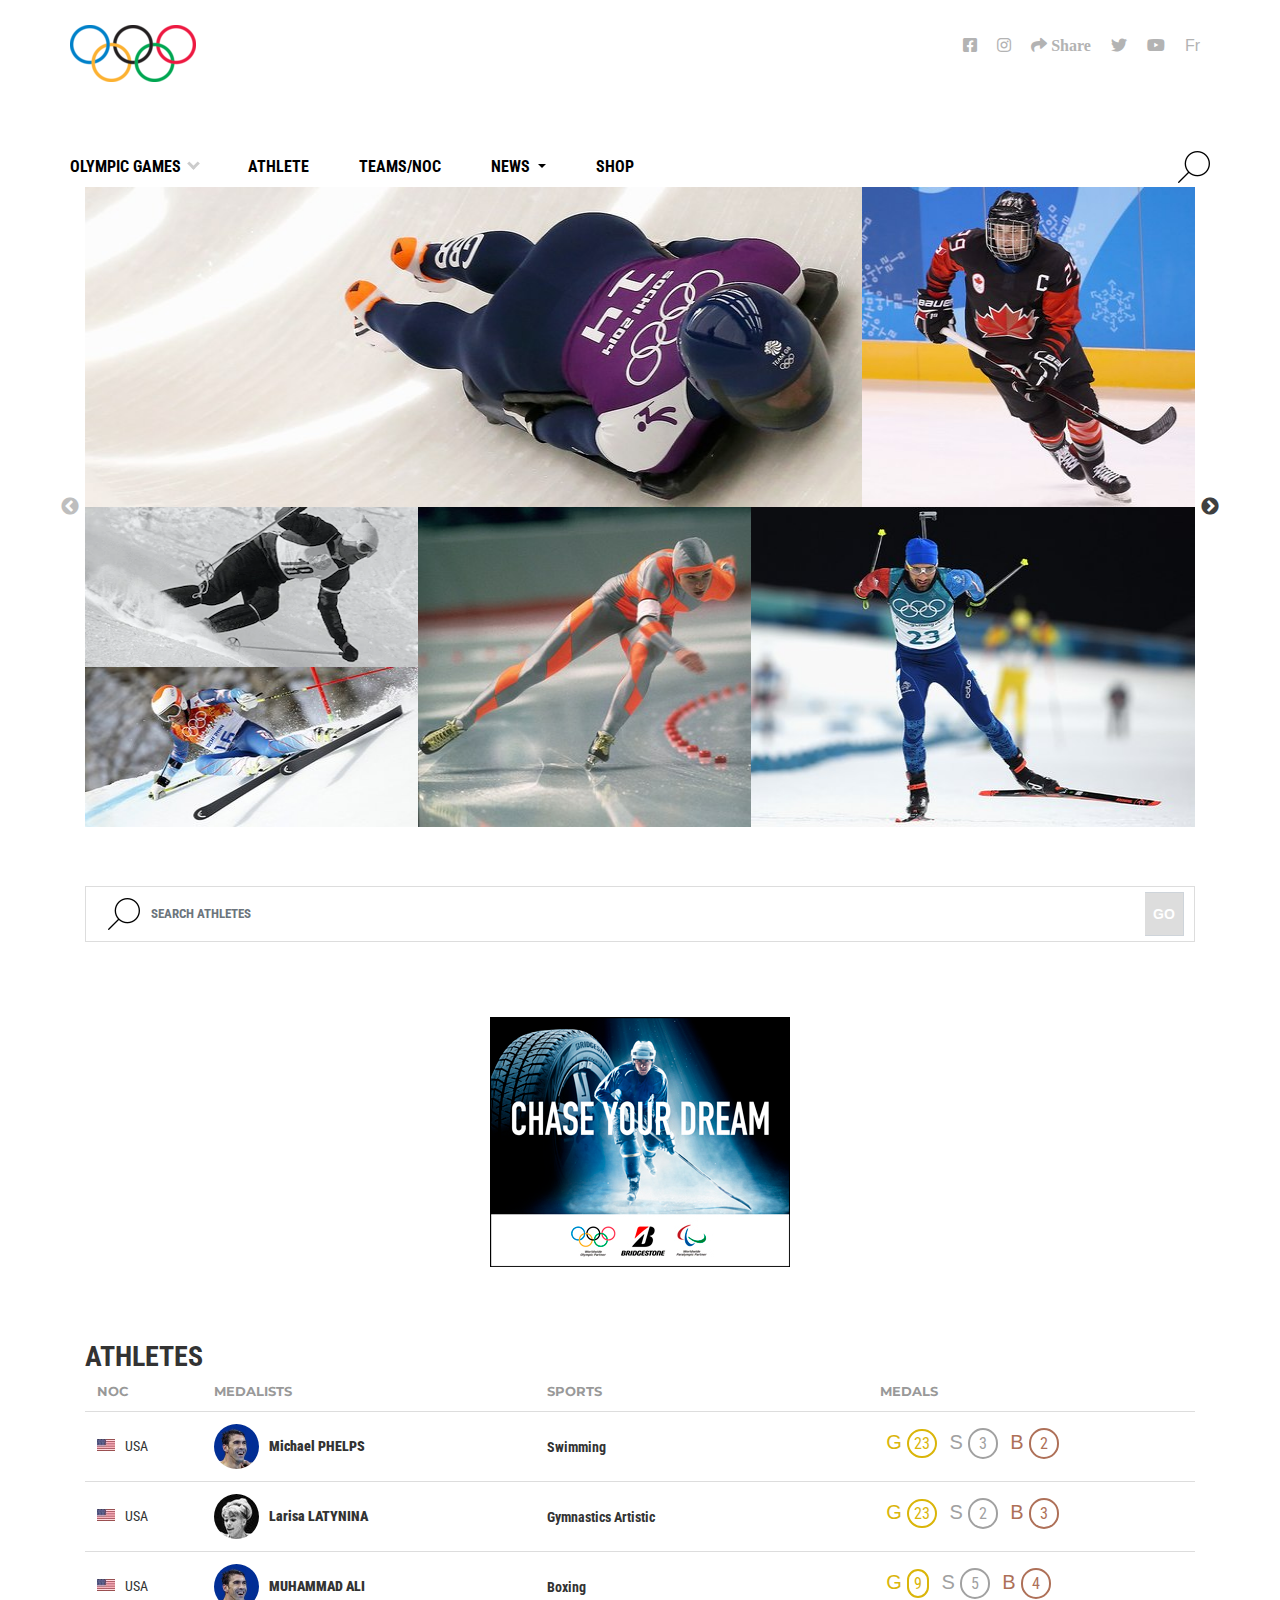
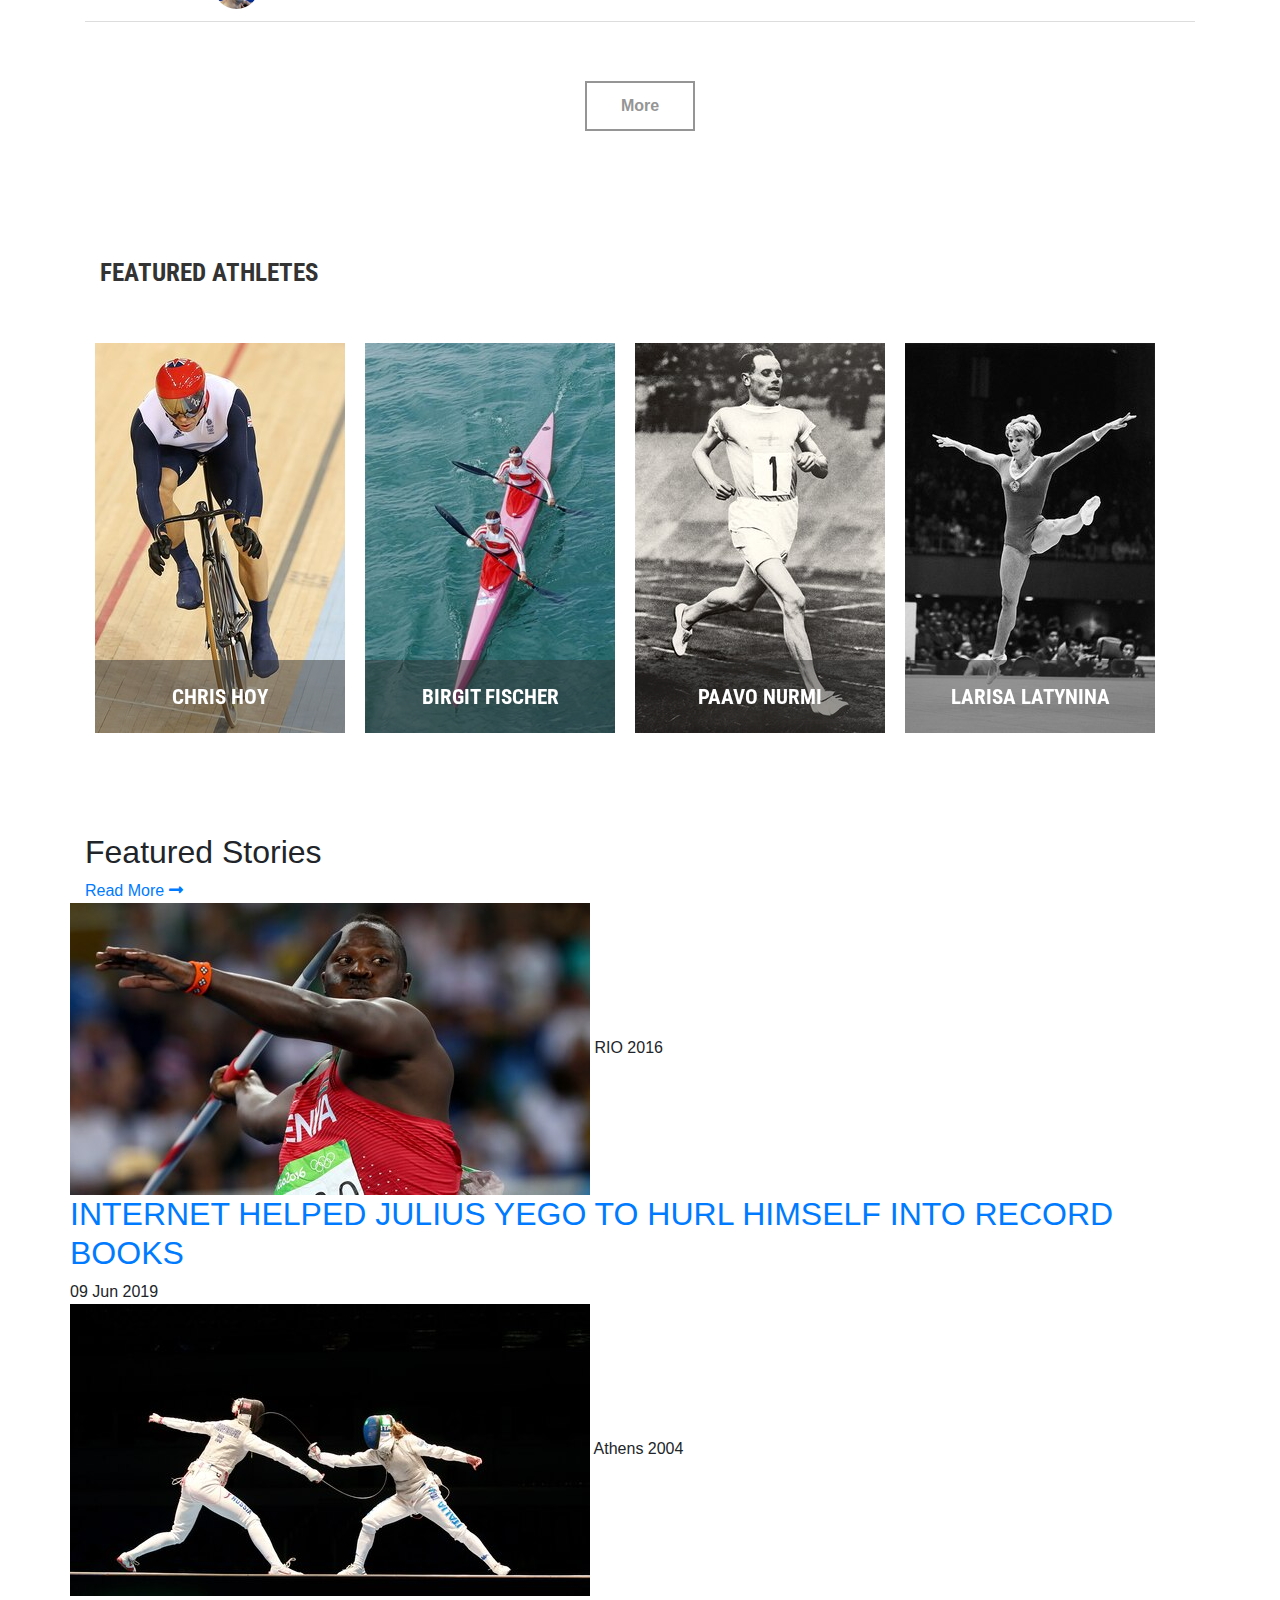
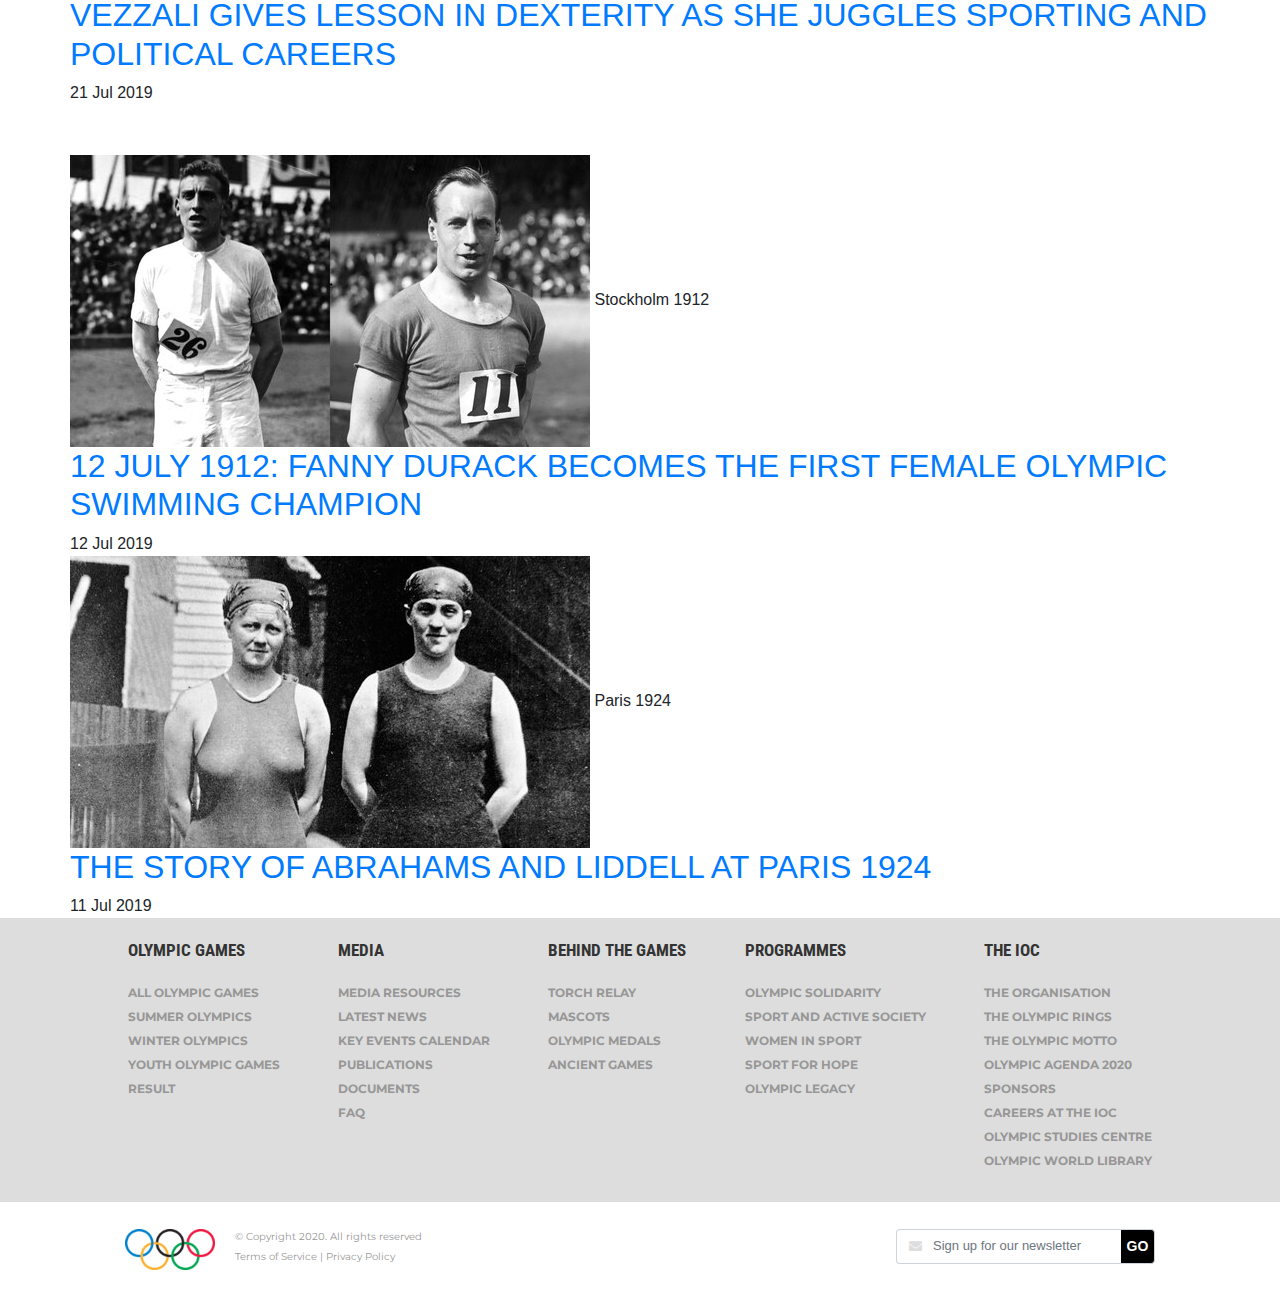
==== athletes.html @ bd04cd8d "menambahkan page athletes.html dengan fitur sbb : masonry slider, list athletes & featured athletes" ====
<!DOCTYPE html>
<html lang="en">
<head>
    <meta charset="UTF-8">
    <meta name="viewport" content="width=device-width, initial-scale=1.0, shrink-to-fit=no">
    <meta http-equiv="X-UA-Compatible" content="ie=edge">
    <link rel="icon" type="image/png" href="assets/images/favicon-96x96.png" sizes="96x96">

    <link href="https://fonts.googleapis.com/css?family=Montserrat:300,400,700|Roboto+Condensed:300,400,700&amp;display=swap" rel="stylesheet">

    <link rel="stylesheet" href="assets/css/style.css">
    <link rel="stylesheet" href="assets/css/reset.css">
    <!-- Bootstrap -->
    <link rel="stylesheet" href="assets/css/bootstrap.min.css">
    <!-- FontAwesome -->
    <link rel="stylesheet" href="assets/css/fontawesome-all.min.css">
    <!-- Slick Js -->
    <link rel="stylesheet" href="assets/css/slick.css">
    <link rel="stylesheet" href="assets/css/slick-theme.css">

    <title>Athlete</title>
</head>
<body>

    <!-- Navbar -->
    <header class="mega-header">
        <!-- header-top -->
        <div class="header-top">
            <div class="container">
                <div class="row">
                    <a class="navbar-brand" href="#">
                        <img src="assets/images/logo.png" alt="Logo">
                    </a>

                    <div class="social-links mr-right">
                        <ul>
                            <li>
                                <a href="#">
                                    <span class="fab fa-facebook-square"></span>
                                </a>
                            </li>
                            <li>
                                <a href="#">
                                    <span class="fab fa-instagram"></span>
                                </a>
                            </li>
                            <li>
                                <a href="#">
                                    <span class="fas fa-share"> Share</span>
                                </a>
                            </li>
                            <li>
                                <a href="#">
                                    <span class="fab fa-twitter"></span>
                                </a>
                            </li>
                            <li>
                                <a href="#">
                                    <span class="fab fa-youtube"></span>
                                </a>
                            </li>
                            <li>
                                <a href="#">Fr</a>
                            </li>
                        </ul>
                    </div>
                </div>
                <button class="navbar-toggler" type="button" data-toggle="collapse" data-target="#navbarSupportedContent" aria-controls="navbarSupportedContent" aria-expanded="false" aria-label="Toggle navigation">
                    <span class="navbar-toggler-icon"></span>
                </button>
            </div>
        </div>
        <!-- ./header-top -->

        <!-- header-main -->
        <div class="header-main">
            <div class="container">
                <div class="row">
                    <div class="collapse navbar-collapse" id="navbarSupportedContent">
                        <ul class="navbar-nav">
                            <li class="nav-item drop-down">
                                <a class="nav-link" href="#">
                                    Olympic Games
                                </a>
                                <div class="container mega-menu fadeIn animated">
                                    <div class="filter-button-group">
                                        <a class="button active" onclick="filterSelection('all')">show all</a>
                                        <a class="button" onclick="filterSelection('youth')">Youth Olympic Games</a>
                                        <a class="button" onclick="filterSelection('winter')">Olympic winter games</a>
                                        <a class="button" onclick="filterSelection('olympic')">Olympic Games</a>
                                    </div>
                                    <div class="row">
                                        <div class="grid">
                                            <div class="element-item youth show">
                                                <ul class="list">
                                                    <li class="summergames">
                                                        <a href="#">
                                                            <div class="image">
                                                                <div class="games35 losangles2028">&nbsp;</div>
                                                            </div>
                                                            <strong class="name">LA 2028</strong>
                                                        </a>
                                                    </li>
                                                </ul>

                                                <ul class="list">
                                                    <li class="summergames">
                                                        <a href="#">
                                                            <div class="image">
                                                                <div class="games35 beijing2008">&nbsp;</div>
                                                            </div>
                                                            <strong class="name">Beijing 2028</strong>
                                                        </a>
                                                    </li>
                                                </ul>

                                                <ul class="list">
                                                    <li class="summergames">
                                                        <a href="#">
                                                            <div class="image">
                                                                <div class="games35 seoul1988">&nbsp;</div>
                                                            </div>
                                                            <strong class="name">Seoul 1988</strong>
                                                        </a>
                                                    </li>
                                                </ul>

                                                <ul class="list">
                                                    <li class="summergames">
                                                        <a href="#">
                                                            <div class="image">
                                                                <div class="games35 mexico1968">&nbsp;</div>
                                                            </div>
                                                            <strong class="name">Mexico 1968</strong>
                                                        </a>
                                                    </li>
                                                </ul>

                                                <ul class="list">
                                                    <li class="summergames">
                                                        <a href="#">
                                                            <div class="image">
                                                                <div class="games35 london1948">&nbsp;</div>
                                                            </div>
                                                            <strong class="name">London 1948</strong>
                                                        </a>
                                                    </li>
                                                </ul>
                                            </div>

                                            <div class="element-item winter show">
                                                <ul class="list">
                                                    <li class="summergames">
                                                        <a href="#">
                                                            <div class="image">
                                                                <div class="games35 mexico1968">&nbsp;</div>
                                                            </div>
                                                            <strong class="name">Mexico 1968</strong>
                                                        </a>
                                                    </li>
                                                </ul>

                                                <ul class="list">
                                                    <li class="summergames">
                                                        <a href="#">
                                                            <div class="image">
                                                                <div class="games35 seoul1988">&nbsp;</div>
                                                            </div>
                                                            <strong class="name">Seoul 1988</strong>
                                                        </a>
                                                    </li>
                                                </ul>
                                            </div>

                                            <div class="element-item olympic show">
                                                <ul class="list">
                                                    <li class="summergames">
                                                        <a href="#">
                                                            <div class="image">
                                                                <div class="games35 beijing2008">&nbsp;</div>
                                                            </div>
                                                            <strong class="name">Beijing 2028</strong>
                                                        </a>
                                                    </li>
                                                </ul>

                                                <ul class="list">
                                                    <li class="summergames">
                                                        <a href="#">
                                                            <div class="image">
                                                                <div class="games35 seoul1988">&nbsp;</div>
                                                            </div>
                                                            <strong class="name">Seoul 1988</strong>
                                                        </a>
                                                    </li>
                                                </ul>
                                            </div>
                                        </div>
                                    </div>
                                    <!-- <div style="text-align:center">
                                        <span class="dot" onclick="currentSlide(1)"></span> 
                                        <span class="dot" onclick="currentSlide(2)"></span> 
                                        <span class="dot" onclick="currentSlide(3)"></span> 
                                    </div> -->
                                </div>
                            </li>
                            <li class="nav-item">
                                <a class="nav-link" href="athletes.html">Athlete</a>
                            </li>
                            <li class="nav-item">
                                <a class="nav-link" href="team.html">Teams/Noc</a>
                            </li>
                            <li class="nav-item dropdown">
                                <a class="nav-link dropdown-toggle" href="#" id="navbarDropdown" role="button" data-toggle="dropdown" aria-haspopup="true" aria-expanded="false">
                                    News
                                </a>
                                <div class="dropdown-menu" aria-labelledby="navbarDropdown">
                                    <a class="dropdown-item" href="#">Action</a>
                                    <a class="dropdown-item" href="#">Another action</a>
                                    <div class="dropdown-divider"></div>
                                    <a class="dropdown-item" href="#">Something else here</a>
                                </div>
                            </li>
                            <li class="nav-item">
                                <a class="nav-link" href="#">Shop</a>
                            </li>
                        </ul>
                        <div class="search">
                            <img src="assets/images/search.png" alt="search">
                        </div>
                    </div>
                </div>
            </div>
        </div>
        <!-- ./header-main -->
    </header>
    <!-- ./Navbar -->

    <!-- Wrapper Content -->
    <section class="wrapper-content">
        <div class="athletes">
            <!-- masonry slider -->
            <div class="masonry-slider">
                <div class="container">
                    <div class="slideshow">
                        <div class="grid">
                            <div class="grid-sizer"></div>
                            <div class="grid-item w-70">
                                <a href="#">
                                    <img src="assets/images/athelete-1.jpg" alt="Athlete 1">
                                    <div class="caption">
                                        <div class="flag-image">
                                            <div class="flag18 gbr"></div>
                                        </div>
                                        <span>GBR</span>
                                        <strong class="name">Elizabeth YARNOLD</strong>
                                    </div>
                                </a>
                            </div>

                            <div class="grid-item">
                                <a href="#">
                                    <img src="assets/images/athelete-2.jpg" alt="Athlete 2">
                                    <div class="caption">
                                        <div class="flag-image">
                                            <div class="flag18 can"></div>
                                        </div>
                                        <span>CAN</span>
                                        <strong class="name">Marie-Philip POULIN</strong>
                                    </div>
                                </a>
                            </div>

                            <div class="grid-item col">
                                <div class="coloumn-2">
                                    <a href="#">
                                        <img src="assets/images/athelete-3.webp" alt="Athlete 3">
                                        <div class="caption">
                                            <div class="flag-image">
                                                <div class="flag18 aut"></div>
                                            </div>
                                            <span>AUT</span>
                                            <strong class="name">Anton SAILER</strong>
                                        </div>
                                    </a>
                                </div>

                                <div class="coloumn-2">
                                    <a href="#">
                                        <img src="assets/images/athelete-4.jpg" alt="Athlete 4">
                                        <div class="caption">
                                            <div class="flag-image">
                                                <div class="flag18 usa"></div>
                                            </div>
                                            <span>USA</span>
                                            <strong class="name">Bode MILLER</strong>
                                        </div>
                                    </a>
                                </div>
                            </div>

                            <div class="grid-item">
                                <a href="#">
                                    <img src="assets/images/athelete-5.jpg" alt="Athlete 5">
                                    <div class="caption">
                                        <div class="flag-image">
                                            <div class="flag18 usa"></div>
                                        </div>
                                        <span>USA</span>
                                        <strong class="name">Bonnie BLAIR</strong>
                                    </div>
                                </a>
                            </div>

                            <div class="grid-item w-40">
                                <a href="#">
                                    <img src="assets/images/athelete-6.jpg" alt="Athlete 6">
                                    <div class="caption">
                                        <div class="flag-image">
                                            <div class="flag18 fra"></div>
                                        </div>
                                        <span>FRA</span>
                                        <strong class="name">Martin FOURCADE</strong>
                                    </div>
                                </a>
                            </div>

                        </div>

                        <div class="grid">
                            <div class="grid-sizer"></div>
                            <div class="grid-item w-70">
                                <a href="#">
                                    <img src="assets/images/athelete-1.jpg" alt="Athlete 1">
                                    <div class="caption">
                                        <div class="flag-image">
                                            <div class="flag18 gbr"></div>
                                        </div>
                                        <span>GBR</span>
                                        <strong class="name">Elizabeth YARNOLD</strong>
                                    </div>
                                </a>
                            </div>

                            <div class="grid-item">
                                <a href="#">
                                    <img src="assets/images/athelete-2.jpg" alt="Athlete 2">
                                    <div class="caption">
                                        <div class="flag-image">
                                            <div class="flag18 can"></div>
                                        </div>
                                        <span>CAN</span>
                                        <strong class="name">Marie-Philip POULIN</strong>
                                    </div>
                                </a>
                            </div>

                            <div class="grid-item col">
                                <div class="coloumn-2">
                                    <a href="#">
                                        <img src="assets/images/athelete-3.webp" alt="Athlete 3">
                                        <div class="caption">
                                            <div class="flag-image">
                                                <div class="flag18 aut"></div>
                                            </div>
                                            <span>AUT</span>
                                            <strong class="name">Anton SAILER</strong>
                                        </div>
                                    </a>
                                </div>

                                <div class="coloumn-2">
                                    <a href="#">
                                        <img src="assets/images/athelete-4.jpg" alt="Athlete 4">
                                        <div class="caption">
                                            <div class="flag-image">
                                                <div class="flag18 usa"></div>
                                            </div>
                                            <span>USA</span>
                                            <strong class="name">Bode MILLER</strong>
                                        </div>
                                    </a>
                                </div>
                            </div>

                            <div class="grid-item">
                                <a href="#">
                                    <img src="assets/images/athelete-5.jpg" alt="Athlete 5">
                                    <div class="caption">
                                        <div class="flag-image">
                                            <div class="flag18 usa"></div>
                                        </div>
                                        <span>USA</span>
                                        <strong class="name">Bonnie BLAIR</strong>
                                    </div>
                                </a>
                            </div>

                            <div class="grid-item w-40">
                                <a href="#">
                                    <img src="assets/images/athelete-6.jpg" alt="Athlete 6">
                                    <div class="caption">
                                        <div class="flag-image">
                                            <div class="flag18 fra"></div>
                                        </div>
                                        <span>FRA</span>
                                        <strong class="name">Martin FOURCADE</strong>
                                    </div>
                                </a>
                            </div>

                        </div>

                        <div class="grid">
                            <div class="grid-sizer"></div>
                            <div class="grid-item w-70">
                                <a href="#">
                                    <img src="assets/images/athelete-1.jpg" alt="Athlete 1">
                                    <div class="caption">
                                        <div class="flag-image">
                                            <div class="flag18 gbr"></div>
                                        </div>
                                        <span>GBR</span>
                                        <strong class="name">Elizabeth YARNOLD</strong>
                                    </div>
                                </a>
                            </div>

                            <div class="grid-item">
                                <a href="#">
                                    <img src="assets/images/athelete-2.jpg" alt="Athlete 2">
                                    <div class="caption">
                                        <div class="flag-image">
                                            <div class="flag18 can"></div>
                                        </div>
                                        <span>CAN</span>
                                        <strong class="name">Marie-Philip POULIN</strong>
                                    </div>
                                </a>
                            </div>

                            <div class="grid-item col">
                                <div class="coloumn-2">
                                    <a href="#">
                                        <img src="assets/images/athelete-3.webp" alt="Athlete 3">
                                        <div class="caption">
                                            <div class="flag-image">
                                                <div class="flag18 aut"></div>
                                            </div>
                                            <span>AUT</span>
                                            <strong class="name">Anton SAILER</strong>
                                        </div>
                                    </a>
                                </div>

                                <div class="coloumn-2">
                                    <a href="#">
                                        <img src="assets/images/athelete-4.jpg" alt="Athlete 4">
                                        <div class="caption">
                                            <div class="flag-image">
                                                <div class="flag18 usa"></div>
                                            </div>
                                            <span>USA</span>
                                            <strong class="name">Bode MILLER</strong>
                                        </div>
                                    </a>
                                </div>
                            </div>

                            <div class="grid-item">
                                <a href="#">
                                    <img src="assets/images/athelete-5.jpg" alt="Athlete 5">
                                    <div class="caption">
                                        <div class="flag-image">
                                            <div class="flag18 usa"></div>
                                        </div>
                                        <span>USA</span>
                                        <strong class="name">Bonnie BLAIR</strong>
                                    </div>
                                </a>
                            </div>

                            <div class="grid-item w-40">
                                <a href="#">
                                    <img src="assets/images/athelete-6.jpg" alt="Athlete 6">
                                    <div class="caption">
                                        <div class="flag-image">
                                            <div class="flag18 fra"></div>
                                        </div>
                                        <span>FRA</span>
                                        <strong class="name">Martin FOURCADE</strong>
                                    </div>
                                </a>
                            </div>

                        </div>

                    </div>
                </div>
            </div>
            <!-- ./masonry slider -->

            <!-- search athlete -->
            <div class="search-athletes">
                <div class="container">
                    <div class="input-group mb-3">
                        <div class="input-group-prepend">
                            <span class="input-group-text">
                                <img src="assets/images/search.png" alt="search">
                            </span>
                        </div>
                        <input type="text" class="form-control" placeholder="Search Athletes">
                        <div class="input-group-append">
                            <span class="input-group-text">GO</span>
                        </div>
                    </div>
                </div>
            </div>
            <!-- ./search athlete -->

            <!-- ads -->
            <div class="ads">
                <img src="assets/images/ads.jpeg" alt="Ads Image">
            </div>
            <!-- ./ads -->

            <!-- List Athletes -->
            <div class="list-athletes">
                <div class="container">
                    <div class="heading">
                        <h2>Athletes</h2>
                    </div>

                    <table class="table">
                        <thead>
                            <tr>
                                <th>NOC</th>
                                <th>Medalists</th>
                                <th>Sports</th>
                                <th>Medals</th>
                            </tr>
                        </thead>

                        <tbody>
                            <tr>
                                <td>
                                    <div class="coloumn-1">
                                        <a href="#">
                                            <div class="profile-row">
                                                <div class="flag-image">
                                                    <div class="flag18 usa"></div>
                                                </div>
                                                <span>USA</span>
                                            </div>
                                        </a>
                                    </div>
                                </td>
                                <td>
                                    <div class="coloumn-2">
                                        <a href="#">
                                            <img class="avatar" src="assets/images/list-athlete-1.jpg" alt="List Athlete 1">
                                            <strong class="name">Michael PHELPS</strong>
                                        </a>
                                    </div>
                                </td>
                                <td>
                                    <div class="coloumn-3">
                                        <a href="#">Swimming</a>
                                    </div>
                                </td>
                                <td>
                                    <div class="coloumn-4">
                                        <div class="medal-area">
                                            <div class="medal">
                                                <span>G</span>
                                                <span class="num">23</span>
                                            </div>
                                            <div class="medal-silver">
                                                <span>S</span>
                                                <span class="num">3</span>
                                            </div>
                                            <div class="medal-bronze">
                                                <span>B</span>
                                                <span class="num">2</span>
                                            </div>
                                        </div>
                                    </div>
                                </td>
                            </tr>

                            <tr>
                                <td>
                                    <div class="coloumn-1">
                                        <a href="#">
                                            <div class="profile-row">
                                                <div class="flag-image">
                                                    <div class="flag18 usa"></div>
                                                </div>
                                                <span>USA</span>
                                            </div>
                                        </a>
                                    </div>
                                </td>
                                <td>
                                    <div class="coloumn-2">
                                        <a href="#">
                                            <img class="avatar" src="assets/images/list-athlete-2.jpg" alt="List Athlete 2">
                                            <strong class="name">Larisa LATYNINA</strong>
                                        </a>
                                    </div>
                                </td>
                                <td>
                                    <div class="coloumn-3">
                                        <a href="#">Gymnastics Artistic</a>
                                    </div>
                                </td>
                                <td>
                                    <div class="coloumn-4">
                                        <div class="medal-area">
                                            <div class="medal">
                                                <span>G</span>
                                                <span class="num">23</span>
                                            </div>
                                            <div class="medal-silver">
                                                <span>S</span>
                                                <span class="num">2</span>
                                            </div>
                                            <div class="medal-bronze">
                                                <span>B</span>
                                                <span class="num">3</span>
                                            </div>
                                        </div>
                                    </div>
                                </td>
                            </tr>

                            <tr>
                                <td>
                                    <div class="coloumn-1">
                                        <a href="#">
                                            <div class="profile-row">
                                                <div class="flag-image">
                                                    <div class="flag18 usa"></div>
                                                </div>
                                                <span>USA</span>
                                            </div>
                                        </a>
                                    </div>
                                </td>
                                <td>
                                    <div class="coloumn-2">
                                        <a href="#">
                                            <img class="avatar" src="assets/images/list-athlete-1.jpg" alt="List Athlete 1">
                                            <strong class="name">MUHAMMAD ALI</strong>
                                        </a>
                                    </div>
                                </td>
                                <td>
                                    <div class="coloumn-3">
                                        <a href="#">Boxing</a>
                                    </div>
                                </td>
                                <td>
                                    <div class="coloumn-4">
                                        <div class="medal-area">
                                            <div class="medal">
                                                <span>G</span>
                                                <span class="num">9</span>
                                            </div>
                                            <div class="medal-silver">
                                                <span>S</span>
                                                <span class="num">5</span>
                                            </div>
                                            <div class="medal-bronze">
                                                <span>B</span>
                                                <span class="num">4</span>
                                            </div>
                                        </div>
                                    </div>
                                </td>
                            </tr>

                            <tr class="more-box" style="display: none;">
                                <td>
                                    <div class="coloumn-1">
                                        <a href="#">
                                            <div class="profile-row">
                                                <div class="flag-image">
                                                    <div class="flag18 usa"></div>
                                                </div>
                                                <span>USA</span>
                                            </div>
                                        </a>
                                    </div>
                                </td>
                                <td>
                                    <div class="coloumn-2">
                                        <a href="#">
                                            <img class="avatar" src="assets/images/list-athlete-2.jpg" alt="List Athlete 2">
                                            <strong class="name">Larisa LATYNINA</strong>
                                        </a>
                                    </div>
                                </td>
                                <td>
                                    <div class="coloumn-3">
                                        <a href="#">Gymnastics Artistic</a>
                                    </div>
                                </td>
                                <td>
                                    <div class="coloumn-4">
                                        <div class="medal-area">
                                            <div class="medal">
                                                <span>G</span>
                                                <span class="num">23</span>
                                            </div>
                                            <div class="medal-silver">
                                                <span>S</span>
                                                <span class="num">2</span>
                                            </div>
                                            <div class="medal-bronze">
                                                <span>B</span>
                                                <span class="num">3</span>
                                            </div>
                                        </div>
                                    </div>
                                </td>
                            </tr>
                        </tbody>
                    </table>

                    <div class="load-more">
                        <a href="#">More</a>
                    </div>
                </div>
            </div>
            <!-- ./List Athletes -->

            <!-- Featured Athletes -->
            <div class="featured-athletes">
                <div class="container">
                    <div class="heading">
                        <h2>Featured Athletes</h2>
                    </div>
                    <div class="carousel-athletes">
                        <a href="#">
                            <div>
                                <img src="assets/images/featured-athletes-1.jpg" alt="Featured Athletes 1">
                                <strong class="athlete-name">Chris Hoy</strong>
                            </div>
                        </a >

                        <a href="#">
                            <div>
                                <img src="assets/images/featured-athletes-2.jpg" alt="Featured Athletes 2">
                                <strong class="athlete-name">Birgit Fischer</strong>
                            </div>
                        </a >

                        <a href="#">
                            <div>
                                <img src="assets/images/featured-athletes-3.jpg" alt="Featured Athletes 3">
                                <strong class="athlete-name">Paavo Nurmi</strong>
                            </div>
                        </a >

                        <a href="#">
                            <div>
                                <img src="assets/images/featured-athletes-4.jpg" alt="Featured Athletes 4">
                                <strong class="athlete-name">Larisa LATYNINA</strong>
                            </div>
                        </a >
                    </div>
                </div>
            </div>
            <!-- ./Featured Athletes -->

            <!-- blue banner -->
            <div class="banner blue-banner">

            </div>
            <!-- ./blue banner -->

            <!-- Featured Stories -->
            <div class="featured-stories">
                <div class="container">
                    <div class="heading">
                        <h2>Featured Stories</h2>
                        <a href="#" class="links">
                            Read More
                            <i class="fas fa-long-arrow-alt-right"></i>
                        </a>
                    </div>

                    <div class="box-area">
                        <div class="row" style="margin-bottom: 50px;">
                            <article class="box">
                                <div class="image">
                                    <img src="assets/images/featured-stories-1.jpg" alt="Featured Stories 1">
                                    <span class="news-topic-label rio2016">RIO 2016</span>
                                </div>
    
                                <h2>
                                    <a href="#">INTERNET HELPED JULIUS YEGO TO HURL HIMSELF INTO RECORD BOOKS</a>
                                </h2>
    
                                <span class="time">09 Jun 2019</span>
                            </article>
    
                            <article class="box">
                                <div class="image">
                                    <img src="assets/images/featured-stories-2.jpg" alt="Featured Stories 2">
                                    <span class="news-topic-label athens 2004">Athens 2004</span>
                                </div>
    
                                <h2>
                                    <a href="#">VEZZALI GIVES LESSON IN DEXTERITY AS SHE JUGGLES SPORTING AND POLITICAL CAREERS</a>
                                </h2>
    
                                <span class="time">21 Jul 2019</span>
                            </article>
                        </div>
    
                        <div class="row">
                            <article class="box">
                                <div class="image">
                                    <img src="assets/images/featured-stories-3.jpg" alt="Featured Stories 3">
                                    <span class="news-topic-label stockholm1912">Stockholm 1912</span>
                                </div>
    
                                <h2>
                                    <a href="#">12 JULY 1912: FANNY DURACK BECOMES THE FIRST FEMALE OLYMPIC SWIMMING CHAMPION</a>
                                </h2>
    
                                <span class="time">12 Jul 2019</span>
                            </article>
    
                            <article class="box">
                                <div class="image">
                                    <img src="assets/images/featured-stories-4.jpg" alt="Featured Stories 4">
                                    <span class="news-topic-label paris1924">Paris 1924</span>
                                </div>
    
                                <h2>
                                    <a href="#">THE STORY OF ABRAHAMS AND LIDDELL AT PARIS 1924</a>
                                </h2>
    
                                <span class="time">11 Jul 2019</span>
                            </article>
                        </div>
                    </div>
                </div>
            </div>
            <!-- ./Featured Stories -->

            <!-- red banner -->
            <!-- ./red banner -->

        </div>
    </section>
    <!-- ./Wrapper Content -->

    <!-- Footer -->
    <footer class="footer">
        <div class="footer-top">
            <div class="container">
                <div class="row">
                    <div class="links-1">
                        <p>Olympic Games</p>
                        <ul>
                            <li>
                                <a href="#">All Olympic Games</a>
                            </li>
                            <li>
                                <a href="#">Summer Olympics</a>
                            </li>
                            <li>
                                <a href="#">Winter Olympics</a>
                            </li>
                            <li>
                                <a href="#">Youth Olympic Games</a>
                            </li>
                            <li>
                                <a href="#">Result</a>
                            </li>
                        </ul>
                    </div>

                    <div class="links-2">
                        <p>Media</p>
                        <ul>
                            <li>
                                <a href="#">
                                    MEDIA RESOURCES
                                </a>
                            </li>
                            <li>
                                <a href="#">
                                    LATEST NEWS
                                </a>
                            </li>
                            <li>
                                <a href="#">
                                    KEY EVENTS CALENDAR
                                </a>
                            </li>
                            <li>
                                <a href="#">
                                    PUBLICATIONS
                                </a>
                            </li>
                            <li>
                                <a href="#">
                                    DOCUMENTS
                                </a>
                            </li>
                            <li>
                                <a href="#">
                                    FAQ
                                </a>
                            </li>
                        </ul>
                    </div>

                    <div class="links-3">
                        <p>Behind The Games</p>
                        <ul>
                            <li>
                                <a href="#">
                                    TORCH RELAY
                                </a>
                            </li>
                            <li>
                                <a href="#">
                                    MASCOTS
                                </a>
                            </li>
                            <li>
                                <a href="#">
                                    OLYMPIC MEDALS
                                </a>
                            </li>
                            <li>
                                <a href="#">
                                    ANCIENT GAMES
                                </a>
                            </li>
                        </ul>
                    </div>
                    <div class="links-4">
                        <p>PROGRAMMES</p>
                        <ul>
                            <li>
                                <a href="#">
                                    OLYMPIC SOLIDARITY
                                </a>
                            </li>
                            <li>
                                <a href="#">
                                    SPORT AND ACTIVE SOCIETY
                                </a>
                            </li>
                            <li>
                                <a href="#">
                                    WOMEN IN SPORT
                                </a>
                            </li>
                            <li>
                                <a href="#">
                                    SPORT FOR HOPE
                                </a>
                            </li>
                            <li>
                                <a href="#">
                                    OLYMPIC LEGACY
                                </a>
                            </li>
                        </ul>
                    </div>

                    <div class="links-5">
                        <p>The IOC</p>
                        <ul>
                            <li>
                                <a href="#">
                                    THE ORGANISATION
                                </a>
                            </li>
                            <li>
                                <a href="#">
                                    THE OLYMPIC RINGS
                                </a>
                            </li>
                            <li>
                                <a href="#">
                                    THE OLYMPIC MOTTO
                                </a>
                            </li>
                            <li>
                                <a href="#">
                                    OLYMPIC AGENDA 2020
                                </a>
                            </li>
                            <li>
                                <a href="#">
                                    SPONSORS
                                </a>
                            </li>
                            <li>
                                <a href="#">
                                    CAREERS AT THE IOC
                                </a>
                            </li>
                            <li>
                                <a href="#">
                                    OLYMPIC STUDIES CENTRE
                                </a>
                            </li>
                            <li>
                                <a href="#">
                                    OLYMPIC WORLD LIBRARY
                                </a>
                            </li>
                        </ul>
                    </div>
                </div>
            </div>
        </div>

        <div class="footer-bottom">
            <div class="container">
                <div class="row">
                    <div class="footer-left">
                        <div class="logo-footer">
                            <a href="#">
                                <img src="assets/images/logo.png" alt="Logo Footer">
                            </a>
                        </div>
                        <div class="copyright">
                            <p>© Copyright 2020. All rights reserved</p>
                            <p>
                                <a href="#">Terms of Service</a>
                                    | 
                                <a href="#">Privacy Policy</a>
                            </p>
                        </div>
                    </div>
                    <div class="footer-right">
                        <div class="newsletter">
                            <div class="input-group mb-3">
                                <div class="input-group-prepend">
                                    <span class="input-group-text">
                                        <i class="fas fa-envelope"></i>
                                    </span>
                                </div>
                                <input type="email" class="form-control" placeholder="Sign up for our newsletter">
                                <div class="input-group-append">
                                    <span class="input-group-text">GO</span>
                                </div>
                            </div>
                        </div>
                    </div>
                </div>
            </div>
        </div>
    </footer>
    <!-- ./Footer -->

    <!-- Optional JavaScript -->
    <!-- jQuery first, then Popper.js, then Bootstrap JS -->
    <script src="assets/js/jquery.min.js"></script>
    <script src="assets/js/popper.min.js"></script>
    <script src="assets/js/bootstrap.min.js"></script>
    <script src="assets/js/slick.min.js"></script>
    <script src="assets/js/masonry.pkgd.min.js"></script>
    <script src="assets/js/imagesloaded.pkgd.min.js"></script>
    
    <script src="assets/js/main.js"></script>

    <script>

        // init Masonry
        var $grid = $('.grid').masonry({
            itemSelector: '.grid-item',
            percentPosition: true,
            columnWidth: 1,
            fitWidth: true
        });

        // layout Masonry after each image loads
        $grid.imagesLoaded().progress( function() {
            $grid.masonry();
        });
    </script>

    <script>
        $(".slideshow").slick({
            dots: false,
            infinite: false,
            slidesToShow: 1,
            slidesToScroll: 1
        });

        $(".carousel-athletes").slick({
            dots: false,
            infinite: false,
            slidesToShow: 4,
            slidesToScroll: 4
        });
    </script>

    <script>
        $( document ).ready(function () {
            $(".load-more").on('click', function (e) {
                e.preventDefault();
                $(".more-box:hidden").slice(0, 6).slideDown();
                if ($(".more-box:hidden").length == 0) {
                    $(".load-more").fadeOut('slow');
                }
            });
        });
    </script>
    
</body>
</html>
---- assets/css/style.css ----
/* ===============================

    I. Index.html

        Introduction
        I. Navbar
        II. Banner Home
        III. Latest News
        IV. Olympic Games
        V. Ads
        VI. Featured News
        VII. Social Wall
        VIII. Olympic  Channel
        IX. Follow Us
        X. Footer

    II. Athletes.html
================================ */


/* Introduction */
.w-70 {
    width: 70% !important;
}

.w-49 {
    width: 49%;
}

.w-40 {
    width: 40% !important;
}

.w-24 {
    width: 24%;
}

.flag-image {
    margin: 3px 10px 0 0;
    overflow: hidden;
    position: relative;
}

.flag-image .flag18 {
    width: 18px;
    height: 12px;
    background: url('../images/flag18x12sprite.webp') no-repeat top left;
}

.flag-image .flag18.gbr {
    background-position: 0 -1078px;
}

.flag-image .flag18.can {
    background-position: 0 -532px;
}

.flag-image .flag18.aut {
    background-position: 0 -210px;
}

.flag-image .flag18.usa {
    background-position: 0 -3192px;
}

.flag-image .flag18.fra {
    background-position: 0 -1022px;
}

/* Navbar */

.mega-header .header-top {
    margin: 20px auto;
}

.mega-header .header-top .container .row {
    justify-content: space-between;
    align-items: center;
}

.mega-header .header-top .container .row .social-links ul {
    display: flex;
}

.mega-header .header-top .container .row .social-links ul li {
    margin: auto 10px;
}

.mega-header .header-top .container .row .social-links ul li a {
    color: #b3b3b3;
    transition: .3s ease-in-out;
}

.mega-header .header-top .container .row .social-links ul li a:hover {
    color: #000000;
    transition: .3s ease-in-out;
    text-decoration: none;
}

.mega-header .header-main .container .row .collapse {
    display: flex;
    justify-content: space-between;
}

.mega-header .header-main .container .row .collapse .navbar-nav {
    flex-direction: row;
}

.mega-header .header-main .container .row .collapse .navbar-nav li {
    margin-left: 25px;
    margin-right: 25px;
}

.mega-header .header-main .container .row .collapse .navbar-nav li:first-child {
    margin-left: 0;
}

.mega-header .header-main .container .row .collapse .navbar-nav li:last-child {
    margin-right: 0;
}

.mega-header .header-main .container .row .collapse .navbar-nav li a {
    text-transform: uppercase;
    font-weight: bold;
    color: #000000;
    font-family: 'Roboto Condensed', sans-serif;
}

.mega-header .header-main .container .row .collapse .navbar-nav li.drop-down .mega-menu {
    position: absolute;
    width: 100%;
    padding: 15px;
    display: none;
    transition-duration: 0.9s;
}

.mega-header .header-main .container .row .collapse .navbar-nav li.drop-down .mega-menu.display-on {
    display: block;
    transition-duration: 0.9s;
    background-color: #fff;
    z-index: 1000;
}

.mega-header .header-main .container .row .collapse .navbar-nav li.drop-down .mega-menu .filter-button-group {
    display: flex;
    flex-direction: row-reverse;
    justify-content: center;
}

.mega-header .header-main .container .row .collapse .navbar-nav li.drop-down .mega-menu .filter-button-group .button {
    background-color: transparent;
    color: #b3b3b3;
    margin-left: 15px;
    margin-right: 15px;
    cursor: pointer;
    font-size: 14px;
}

.mega-header .header-main .container .row .collapse .navbar-nav li.drop-down .mega-menu .filter-button-group .button.active {
    color: #000000;
}

.mega-header .header-main .container .row .collapse .navbar-nav li.drop-down .mega-menu .grid {
    width: 100%;
    margin: 40px 15px;
}

.mega-header .header-main .container .row .collapse .navbar-nav li.drop-down .mega-menu .grid .element-item {
    display: none;
}

.mega-header .header-main .container .row .collapse .navbar-nav li.drop-down .mega-menu .grid .element-item.show {
    display: block !important;
}

.mega-header .header-main .container .row .collapse .navbar-nav li.drop-down .mega-menu .grid .element-item .list:before,
.mega-header .header-main .container .row .collapse .navbar-nav li.drop-down .mega-menu .grid .element-item .list:after {
    content:"";
    display:table;
    clear:both;
}

.mega-header .header-main .container .row .collapse .navbar-nav li.drop-down .mega-menu .grid .element-item .list {
    float: left;
    position: relative;
    width: 16.67%;
}

.mega-header .header-main .container .row .collapse .navbar-nav li.drop-down .mega-menu .grid .element-item .list .summergames a:hover {
    text-decoration: none;
}

.mega-header .header-main .container .row .collapse .navbar-nav li.drop-down .mega-menu .grid .element-item .list .summergames .image {
    display: inline-block;
    vertical-align: middle;
    margin: 0 10px 0 0;
}

.mega-header .header-main .container .row .collapse .navbar-nav li.drop-down .mega-menu .grid .element-item .list .summergames .image .games35 {
    background: url('../images/games35x35sprite.webp') no-repeat top left;
    width: 35px;
    height: 35px;
}

.mega-header .header-main .container .row .collapse .navbar-nav li.drop-down .mega-menu .grid .element-item .list .summergames .image .games35.losangles2028 {
    background-position: 0 -2072px;
}

.mega-header .header-main .container .row .collapse .navbar-nav li.drop-down .mega-menu .grid .element-item .list .summergames .image .games35.beijing2008{
    background-position: 0 -1702px;
}

.mega-header .header-main .container .row .collapse .navbar-nav li.drop-down .mega-menu .grid .element-item .list .summergames .image .games35.seoul1988 {
    background-position: 0 -1332px;
}

.mega-header .header-main .container .row .collapse .navbar-nav li.drop-down .mega-menu .grid .element-item .list .summergames .image .games35.mexico1968 {
    background-position: 0 -962px;
}

.mega-header .header-main .container .row .collapse .navbar-nav li.drop-down .mega-menu .grid .element-item .list .summergames .image .games35.london1948 {
    background-position: 0 -592px;
}

.mega-header .header-main .container .row .collapse .navbar-nav li.drop-down .mega-menu .grid .element-item .list .summergames .name {
    display: inline-block;
    vertical-align: middle;
    font-size: 12px;
    line-height: 15px;
}

/* The dots/bullets/indicators */
.mega-header .header-main .container .row .collapse .navbar-nav li.drop-down .dot {
    cursor: pointer;
    height: 15px;
    width: 15px;
    margin: 0 2px;
    background-color: #bbb;
    border-radius: 50%;
    display: inline-block;
    transition: background-color 0.6s ease;
}
  
.mega-header .header-main .container .row .collapse .navbar-nav li.drop-down .dot:hover {
    background-color: #717171;
}

.mega-header .header-main .container .row .collapse .navbar-nav li.drop-down a.nav-link::after {
    display: inline-block;
    width: 0;
    height: 0;
    margin-left: .255em;
    vertical-align: .255em;
    content: "";
    border-top: 0;
    border-right: 3px solid #ccc;
    border-bottom: 3px solid #ccc;
    border-left: 0;
    padding: 3px;
    transform: rotate(45deg);
    -webkit-transform: rotate(45deg);
}

.mega-header .header-main .container .row .collapse .search {
    transform: scaleX(-1);
    -webkit-transform: scaleX(-1);
}

.animated {
    -webkit-animation-duration: 1s;
    animation-duration: 1s;
    -webkit-animation-fill-mode: both;
    animation-fill-mode: both;
}

.fadeIn {
    -webkit-animation-name: fadeIn;
    animation-name: fadeIn;
}

/* Banner Home */
.banner-home {
    height: 60vh;
    position: relative;
    margin: 0 0 55px;
    overflow: hidden;
    min-height: 500px;
    padding: 20px;
    display: flex;
    align-items: center;
}

.banner-home .bg-image {
    position: absolute;
    left: 0;
    top: 0;
    width: 100%;
    height: 100%;
    background-image: url('../images/banner-image.jpg');
    background-size: cover;
    background-position: left;
}

.banner-home .text-box {
    width: 1130px;
    max-width: 1103px;
    margin: 0 auto;
    padding: 0 15px;
    line-height: 1.75em;
    position: relative;
    color: #fff;
}

.banner-home .text-box .bg-color {
    margin-left: auto;
    max-width: 370px;
    background: #000;
    background: rgba(0,0,0,.3);
    padding: 25px;
}

.banner-home .text-box .bg-color .title {
    font-family: 'Roboto Condensed', sans-serif;
    font-weight: 700;
    font-size: 18px;
    margin-bottom: 14px;
}

.banner-home .text-box .bg-color .mobile-hide {
    margin-top: 14px;
    font-family: 'Montserrat', sans-serif;
    font-weight: 300;
}

.banner-home .text-box .bg-color .mobile-hide a {
    display: block;
    background: rgba(0,0,0,.1);
    text-decoration: none;
    color: #fff;
    text-transform: uppercase;
    padding: 19px 24px 20px;
    width: auto;
    font-family:  'Roboto Condensed',sans-serif;
    font-size: 21px;
    line-height: 23px;
    font-weight: bold;
    position: relative;
    margin: 0;
    -webkit-transition: background .2s ease-out;
    -moz-transition: background .2s ease-out;
    -o-transition: background .2s ease-out;
    transition: background .2s ease-out;
}

.banner-home .text-box .bg-color .mobile-hide a:hover {
    background: rgba(0,0,0,.5);
    color: #fff;
}

.banner-home .text-box .bg-color .mobile-hide a::after{
    display: inline-block;
    width: 0;
    height: 0;
    margin-left: .255em;
    vertical-align: .255em;
    content: "";
    border-top: 0;
    border-right: 3px solid #ccc;
    border-bottom: 3px solid #ccc;
    border-left: 0;
    padding: 3px;
    transform: rotate(-45deg);
    -webkit-transform: rotate(-45deg);
    position: relative;
    top: 3px;
}

/* Latest News */
.latest-news {
    padding-bottom: 30px;
}

.latest-news .heading {
    padding: 0 15px;
    display: flex;
    justify-content: space-between;
    margin: 0 0 55px;
}

.latest-news .heading h2 {
    color: #333333;
    text-transform: uppercase;
    margin: 0;
    font-size: 25px;
    font-weight: bold;
    font-family: 'Roboto Condensed', sans-serif;
}

.latest-news .heading a.links {
    color: #acacac;
}

.latest-news .heading a.links:hover {
    color: #606060;
    text-decoration: none;
}

.latest-news .carousel div article {
    position: relative;
}

.latest-news .carousel div article img {
    margin-bottom: 16px;
}

.latest-news .carousel div article .news-topic-label {
    position: absolute;
    top: 0;
    right: 30px;
    background: #999;
    color: #fff;
    text-transform: uppercase;
    font-size: 16px;
    font-family: 'Montserrat', sans-serif;
    padding: 6px 10px;
    margin: 0 0 23px;
    vertical-align: top;
}

.latest-news .carousel div article .news-topic-label.innsburck1976,
.latest-news .carousel div article .news-topic-label.innsburck1964,
.latest-news .carousel div article .news-topic-label.tokyo2020 {
    background-color: #ed1d24;
}

.latest-news .carousel div article .news-topic-label.beijing2022 {
    background-color: #1367a7;
}

.latest-news .carousel div article h2 {
    margin: 0 0 9px;
    color: #333;
    text-transform: uppercase;
    font-family: 'Roboto Condensed',sans-serif;
    font-size: 15px;

}

.latest-news .carousel div article h2 a {
    color: #333;
    font-size: 19px;
    font-weight: bold;
}

.latest-news .carousel div article h2 a:hover {
    text-decoration: none;
    color: #0081c8;
}

.latest-news .carousel div article span.time {
    display: block;
    color: #999;
    line-height: 1.143em;
    text-transform: uppercase;
    font-weight: 500;
}

.latest-news .carousel .slick-list.draggable {
    padding: 0 !important;
}

.latest-news .carousel .slick-list .slick-track {
    margin: 0 15px;
}

hr.alt {
    margin: 60px auto;
    clear: both;
}

/* Olympic Games */
.olympic-games {
    padding-top: 30px;
    padding-bottom: 50px;
    overflow: hidden;
}

.olympic-games .heading h2 {
    color: #333333;
    text-transform: uppercase;
    margin: 20px 0;
    font-size: 25px;
    font-weight: bold;
    font-family: 'Roboto Condensed', sans-serif;
}

.olympic-games .carousel-list-2 {
    height: 300px;
}

.olympic-games .carousel-list-2::before {
    position: absolute;
    width: 9999px;
    left: -999px;
    bottom: 15px;
    height: 2px;
    background: #ddd;
    content: "";
}

.olympic-games .carousel-list-2 .slick-slide {
    font-size: 16px;
    color: #bababa;
    font-family: 'Roboto Condensed', sans-serif;
    text-align: center;
    position: relative;
    height: 300px;
}

.olympic-games .carousel-list-2 .slick-slide::before {
    position: absolute;
    left: 50%;
    bottom: 12px;
    margin: 0 0 0 -5px;
    width: 10px;
    height: 10px;
    border-radius: 10px;
    content: "";
    background: #ddd;
}

.olympic-games .carousel-list-2 div img {
    margin: 0 auto 50px;
}

.olympic-games .carousel-list-2 .slick-arrow {
    top: auto;
    bottom: -4px;
    z-index: 99;
    background-color: white;
}

/* Ads */

.ads {
    margin: 75px auto;
    text-align: center;
}

/* Featured News */

.featured-news {
    margin-bottom: 70px;
}

.featured-news .heading {
    padding: 0 15px;
    display: flex;
    justify-content: space-between;
    margin: 0 0 55px;
}

.featured-news .heading h2 {
    color: #333333;
    text-transform: uppercase;
    margin: 0;
    font-size: 25px;
    font-weight: bold;
    font-family: 'Roboto Condensed', sans-serif;
}

.featured-news .heading a.links {
    color: #acacac;
}

.featured-news .heading a.links:hover {
    color: #606060;
    text-decoration: none;
}

.featured-news .box-area .row {
    justify-content: space-around;
}

.featured-news .box-area .row .box {
    width: 48%;
    position: relative;
}

.featured-news .box-area .row .box .image {
    margin: 0 0 23px;
}

.featured-news .box-area .row .box .image img {
    width: 100%;
}

.featured-news .box-area .row .box .news-topic-label {
    position: absolute;
    top: 0;
    right: 0;
    background: #999;
    color: #fff;
    text-transform: uppercase;
    font-size: 16px;
    font-family: 'Montserrat', sans-serif;
    padding: 6px 10px;
    margin: 0 0 23px;
    vertical-align: top;
}

.featured-news .box-area .row .box .news-topic-label.innsburck1976,
.featured-news .box-area .row .box .news-topic-label.innsburck1964,
.featured-news .box-area .row .box .news-topic-label.tokyo2020 {
    background-color: #ed1d24;
}

.featured-news .box-area .row .box h2 {
    margin: 0 0 9px;
    color: #333;
    text-transform: uppercase;
    font-family: 'Roboto Condensed',sans-serif;
    font-size: 15px;
}

.featured-news .box-area .row .box h2 a {
    color: #333;
    font-size: 15px;
    font-weight: bold;
}

.featured-news .box-area .row .box h2 a:hover {
    text-decoration: none;
    color: #0081c8;
}

.featured-news .box-area .row .box span.time {
    display: block;
    color: #999;
    line-height: 1.143em;
    text-transform: uppercase;
    font-weight: 500;
    font-size: 14px;
}

/* Social Wall */
.social-wall .heading {
    padding: 0 15px;
    display: flex;
    justify-content: space-between;
    margin: 0 0 55px;
}

.social-wall .heading h2 {
    color: #333333;
    text-transform: uppercase;
    margin: 0;
    font-size: 25px;
    font-weight: bold;
    font-family: 'Roboto Condensed', sans-serif;
}

.social-wall .load-more .btn.btn-danger {
    width: 100%;
    border-radius: 0;
    background-color: #cf0072;
    font-size: 24px;
}

.social-wall .load-more .btn.btn-danger:hover {
    background-color: #970254;
    font-size: 26px;;
}

.social-wall .load-more .btn.btn-danger:focus,
.social-wall .load-more .btn.btn-danger:active {
    box-shadow: 0 0 0 0 transparent;
}

/* Olympic  Channel */

.olympic-channel {
    background-color: #eef0f1;
    margin-bottom: 70px;
    padding-bottom: 20px;
}

.olympic-channel .container {
    max-width: 960px;
}

.olympic-channel .heading {
    padding: 40px 0;
    display: flex;
    justify-content: space-between;
}

.olympic-channel .heading img {
    max-width: 60px;
}

.olympic-channel .heading a.links {
    color: #606060;
    text-transform: uppercase;
}

.olympic-channel .heading a.links:hover {
    text-decoration: none;
}

.olympic-channel .cards-area .row {
    justify-content: space-between;
}

.olympic-channel .cards-area .row .card {
    /* border: 0; */
    /* background-color: transparent; */
    overflow: hidden;
}

.olympic-channel .cards-area .row .card img {
    object-fit: cover;
    border-top-left-radius: calc(.25rem - 1px);
    border-top-right-radius: calc(.25rem - 1px);
    height: 145px;
    transition: all .5s;
    max-width: 100%;
}

.olympic-channel .cards-area .row .card img:hover {
    -webkit-transform: scale(1.1);
    transform: scale(1.1);
}

.olympic-channel .cards-area .row .card .card-body {
    border-radius: .25rem;
    min-height: 100px;
    max-height: 140px;
}

.olympic-channel .cards-area .row .card .card-body h5 {
    font-size: 18px;
}

.olympic-channel .cards-area .row .card .card-body h5 a {
    color: #384959;
    font-size: 14px;
    font-family: 'Roboto Condensed', sans-serif;
}

.olympic-channel .cards-area .row .card .card-body a:hover {
    text-decoration: none;
    color: #007bff;
}

/* Follow Us */
.follow-us .container .box-area .box {
    padding: 0 10px;
    width: 33.33%;
    position: relative;
}

.follow-us .container .box-area .box a {
    background: #3b5998;
    height: 217px;
    text-decoration: none;
    color: #fff;
    display: block;
    -webkit-transition: background .2s ease-out;
    -moz-transition: background .2s ease-out;
    -o-transition: background .2s ease-out;
    transition: background .2s ease-out;
}

.follow-us .container .box-area .box.facebook a:hover {
    background-color: #2d4373;
}

.follow-us .container .box-area .box.twitter a {
    background-color: #55acee;
}

.follow-us .container .box-area .box.twitter a:hover {
    background-color: #2795e9;
}

.follow-us .container .box-area .box.youtube a {
    background-color: #e52d27;
}

.follow-us .container .box-area .box.youtube a:hover {
    background-color: #c21d17;
}

.follow-us .container .box-area .box a i {
    font-size: 28px;
    position: absolute;
    right: 20px;
    top: 20px;
    line-height: 38px;
}

.follow-us .container .box-area .box a p {
    position: absolute;
    left: 26px;
    bottom: 24px;
    font-size: 17px;
    font-family: 'Roboto Condensed', sans-serif;
    font-weight: bold;
    text-transform: uppercase;
    color: #fff;
    width: 210px;
}

/* Footer */
.footer .footer-top {
    background: #ddd;
    padding: 20px 0 14px;
}

.footer .footer-top .row {
    justify-content: space-evenly;
}

.footer .footer-top .row div p {
    display: block;
    color: #333;
    font-size: 17px;
    font-weight: bold;
    font-family: 'Roboto Condensed', sans-serif;
    text-transform: uppercase;
}

.footer .footer-top .row div ul li a {
    font-family: 'Montserrat', sans-serif;
    font-weight: bold;
    font-size: 12px;
    line-height: 15px;
    color: #979797;
    text-transform: uppercase;
}

.footer .footer-top .row div ul li a:hover {
    text-decoration: none;
}

.footer .footer-bottom {
    padding : 27px 15px 32px;    
    max-width: 1090px;
    margin: 0 auto;
}

.footer .footer-bottom .container .row {
    justify-content: space-between;
    margin: 0 auto;
}

.footer .footer-bottom .container .row .footer-left {
    display: flex;
}

.footer .footer-bottom .container .row .footer-left .logo-footer img {
    width: 90px;
    height: 41px;
}

.footer .footer-bottom .container .row .footer-left .copyright p {
    font-size: 10px;
    line-height: 15px;
    color: #979797;
    font-family: 'Montserrat', sans-serif;
    margin-left: 20px;
    margin-bottom: 5px;
}

.footer .footer-bottom .container .row .footer-left .copyright p a {
    color: #979797;
}

.footer .footer-bottom .container .row .footer-right .newsletter .input-group-prepend .input-group-text {
    background-color: transparent;
    border-right: 0;
    color: #ddd;
    font-size: 13px;
}

.footer .footer-bottom .container .row .footer-right .newsletter .form-control {
    border-left: 0;
    border-right: 0;
    font-size: 13px;
    padding-left: 0;
}

.footer .footer-bottom .container .row .footer-right .newsletter .form-control:focus {
    border-color: #ced4da;
    box-shadow: 0 0 0 0 transparent;
}

.footer .footer-bottom .container .row .footer-right .newsletter .input-group-append .input-group-text {
    background-color: #000;
    color: #fff;
    width: 35px;
    height: 35px;
    font-size: 14px;
    padding: 0;
    text-align: center;
    justify-content: center;
    font-weight: bold;
    font-family: 'Roboto-condensed', sans-serif;
    cursor: pointer;
}

/* Athletes.html */

.athletes .masonry-slider .grid {
    margin: 0  auto;
}

.athletes .masonry-slider .grid::after {
    content: "";
    display: block;
    clear: both;
}

/* .athletes .masonry-slider .grid-sizer {
    width: 110px;
} */

.athletes .masonry-slider .grid-item {
    position: relative;
    width: 30%;
}

.athletes .masonry-slider .grid-item {
    float: left;
}

.athletes .masonry-slider .grid-item a img {
    width: 100%;
    height: 320px;
}

.athletes .masonry-slider .grid-item a .caption {
    display: none;
    position: absolute;
    left: 0;
    bottom: 0;
    width: 100%;
    padding: 15px 25px 15px;
    background-color: rgba(0,0,0,.5);
    color: #999;
}

.athletes .masonry-slider .grid-item a:hover .caption {
    display: flex;
}

.athletes .masonry-slider .grid-item a .caption span {
    margin-right: 20px;
    font-family: 'Montserrat', sans-serif;
    font-weight: 300px;
}

.athletes .masonry-slider .grid-item a .caption strong.name {
    float: left;
    color: #fff;
    font-family: 'Roboto Condensed', sans-serif;
    font-weight: bold;
}

.athletes .masonry-slider .grid-item.col {
    padding: 0;
}

.athletes .masonry-slider .grid-item.col .coloumn-2 {
    position: relative;
}

.athletes .masonry-slider .grid-item.col .coloumn-2 img {
    height: 160px;
}

/* Search Athletes */


.athletes .search-athletes {
    margin: 59px auto 70px;
}

.athletes .search-athletes .input-group {
    padding: 5px 10px;
    border: 1px solid #ddd;
}

.athletes .search-athletes .input-group-prepend .input-group-text {
    background-color: transparent;
    color: #ddd;
    font-size: 13px;
    transform: scaleX(-1);
    -webkit-transform: scaleX(-1);
    border: 0;
}

.athletes .search-athletes .form-control {
    border: 0;
    font-size: 13px;
    padding-left: 0;
    text-transform: uppercase;
    font-weight: bold;
    font-family: 'Roboto Condensed', sans-serif;
}

.athletes .search-athletes .form-control:focus {
    border-color: #ced4da;
    box-shadow: 0 0 0 0 transparent;
}

.athletes .search-athletes .input-group-append .input-group-text {
    background-color: #ddd;
    color: #fff;
    width: 40px;
    height: 44px;
    font-size: 14px;
    padding: 0;
    text-align: center;
    justify-content: center;
    font-weight: bold;
    font-family: 'Roboto-condensed', sans-serif;
    border-radius: 0;
    cursor: pointer;
}

/* List Athletes */

.athletes .list-athletes .heading h2 {
    color: #333;
    text-transform: uppercase;
    margin: 0;
    font-size: 28px;
    font-family: 'Roboto Condensed', sans-serif;
    line-height: 30px;
    font-weight: bold;
}

.athletes .list-athletes .table {
    margin-bottom: 59px;
}

.athletes .list-athletes .table thead tr {
    border-bottom: 1px solid #ddd;
}

.athletes .list-athletes .table thead tr th {
    font-size: 13px;
    line-height: 15px;
    color: #999999;
    font-family: 'Montserrat', sans-serif;
    font-weight: bold;
    border: 0;
    text-transform: uppercase;
}

.athletes .list-athletes .table tbody tr {
    border-bottom: 1px solid #ddd;
}

.athletes .list-athletes .table tbody tr td {
    border: 0;
    vertical-align: middle;
}

.athletes .list-athletes .table tbody tr td a {
    color: #333;
    -webkit-transition: color .2s ease-out;
    -moz-transition: color .2s ease-out;
    -o-transition: color .2s ease-out;
    transition: color .2s ease-out;
    font-weight: bold;
}

.athletes .list-athletes .table tbody tr td a:hover {
    text-decoration: none;
    color: #0081c8;
}

.athletes .list-athletes .table tbody tr td:nth-child(2),
.athletes .list-athletes .table tbody tr td:nth-child(3) {
    width: 30%;
}

.athletes .list-athletes .table tbody tr td a {
    font-size: 14px;
    font-family: 'Roboto Condensed', sans-serif;
}

.athletes .list-athletes .table tbody tr td .coloumn-1 a .profile-row,
.athletes .list-athletes .table tbody tr td .coloumn-2 a,
.athletes .list-athletes .table tbody tr td .coloumn-4 .medal-area {
    display: flex;
}

.athletes .list-athletes .table tbody tr td .coloumn-1 a {
    font-weight: normal;
}

.athletes .list-athletes .table tbody tr td .coloumn-2 a img {
    border-radius: 100%;
    width: 45px;
    margin-right: 10px;
}

.athletes .list-athletes .table tbody tr td .coloumn-2 a .name {
    align-self: center;
}

.athletes .list-athletes .table tbody tr td .coloumn-2 a:hover .name {
    text-decoration: underline;
}

.athletes .list-athletes .table tbody tr td .coloumn-4 .medal-area .medal,
.athletes .list-athletes .table tbody tr td .coloumn-4 .medal-area .medal-silver,
.athletes .list-athletes .table tbody tr td .coloumn-4 .medal-area .medal-bronze {
    margin: 0 6px 10px;
    color: #dab509;
    font-size: 20px;
}

.athletes .list-athletes .table tbody tr td .coloumn-4 .medal-area .medal .num,
.athletes .list-athletes .table tbody tr td .coloumn-4 .medal-area .medal-silver span.num,
.athletes .list-athletes .table tbody tr td .coloumn-4 .medal-area .medal-bronze span.num {
    border-radius: 30px;
    padding: 3px 5px;
    border: 2px solid #dab509;
    text-align: center;
    color: #dab509;
    font-size: 16px;
    font-family: 'Roboto Condensed', sans-serif;
}

.athletes .list-athletes .table tbody tr td .coloumn-4 .medal-area .medal-silver span {
    color: #a1a1a1 !important;
}

.athletes .list-athletes .table tbody tr td .coloumn-4 .medal-area .medal-silver span.num {
    padding: 4px 9px;
    border-color: #a1a1a1;
}

.athletes .list-athletes .table tbody tr td .coloumn-4 .medal-area .medal-bronze span {
    color: #ae7058 !important;
}

.athletes .list-athletes .table tbody tr td .coloumn-4 .medal-area .medal-bronze span.num {
    padding: 4px 9px;
    border-color: #ae7058;
}

/* Load More */

.load-more {
    text-align: center;
    margin-bottom: 58px;
}

.load-more a {
    display: inline-block;
    vertical-align: top;
    color: #959595;
    border: 2px solid #959595;
    padding: 7px 20px;
    min-width: 110px;
    text-decoration: none!important;
    font-weight: 700;
    line-height: 2em;
}

.load-more a:hover {
    color: #494949;
    border-color: #494949;
}

/* Featured Athletes */

.featured-athletes {
    padding: 69px 0 100px;
}

.featured-athletes .heading {
    padding: 0 15px;
    display: flex;
    justify-content: space-between;
    margin: 0 0 55px;
}

.featured-athletes .heading h2 {
    color: #333333;
    text-transform: uppercase;
    margin: 0;
    font-size: 25px;
    font-weight: bold;
    font-family: 'Roboto Condensed', sans-serif;
}

.featured-athletes .carousel-athletes a {
    position: relative;
    width: 250px !important;
    margin: 0 10px;
}

.featured-athletes .carousel-athletes div {
    position: relative;
}

.featured-athletes .carousel-athletes a .athlete-name {
    position: absolute;
    left: 0;
    bottom: 0;
    right: 0;
    background: #000;
    background: rgba(51,51,51,.5);
    text-align: center;
    text-transform: uppercase;
    font-size: 21px;
    font-family: 'Roboto Condensed', sans-serif;
    font-weight: 700;
    color: #fff;
    padding: 22px 0 20px;
    -webkit-transition: background .2s ease-out;
    -moz-transition: background .2s ease-out;
    -o-transition: background .2s ease-out;
    transition: background .2s ease-out;
}

.featured-athletes .carousel-athletes a:hover .athlete-name {
    background: rgba(51,51,51,.8) ;
}
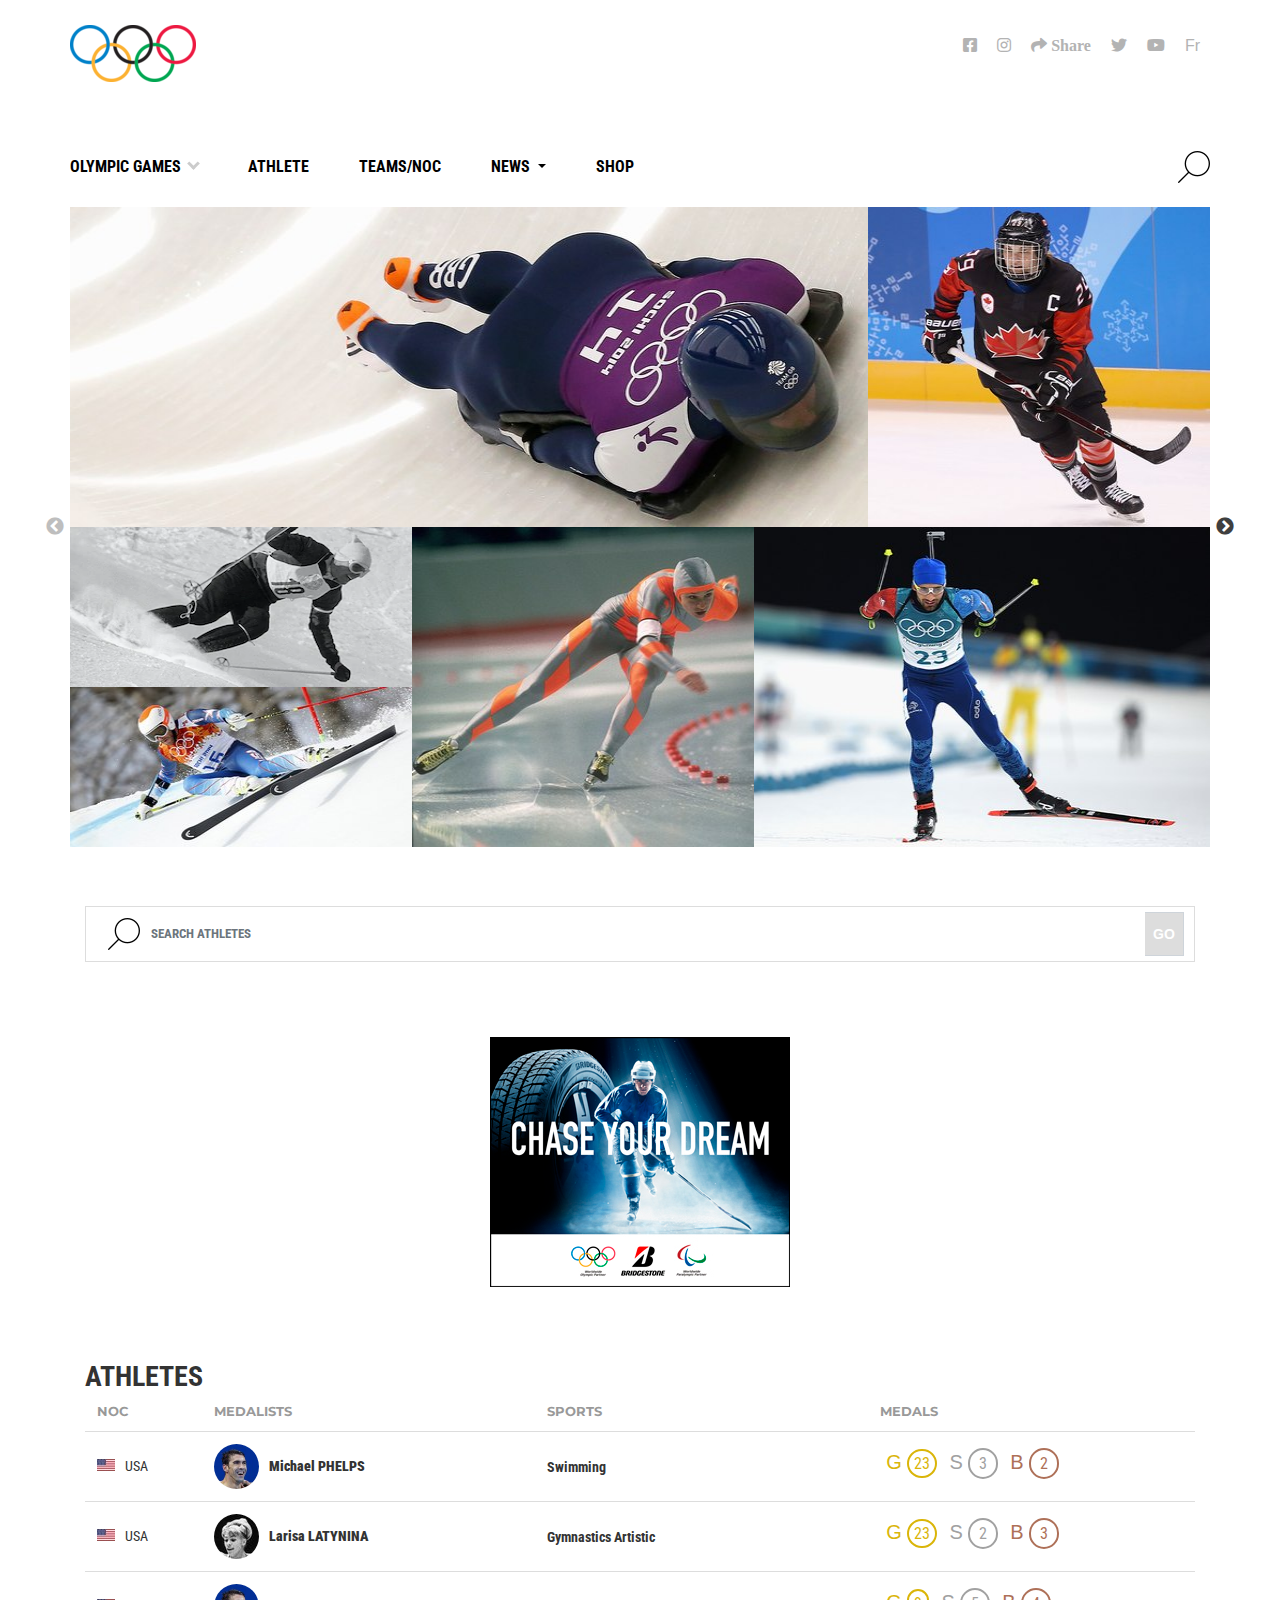
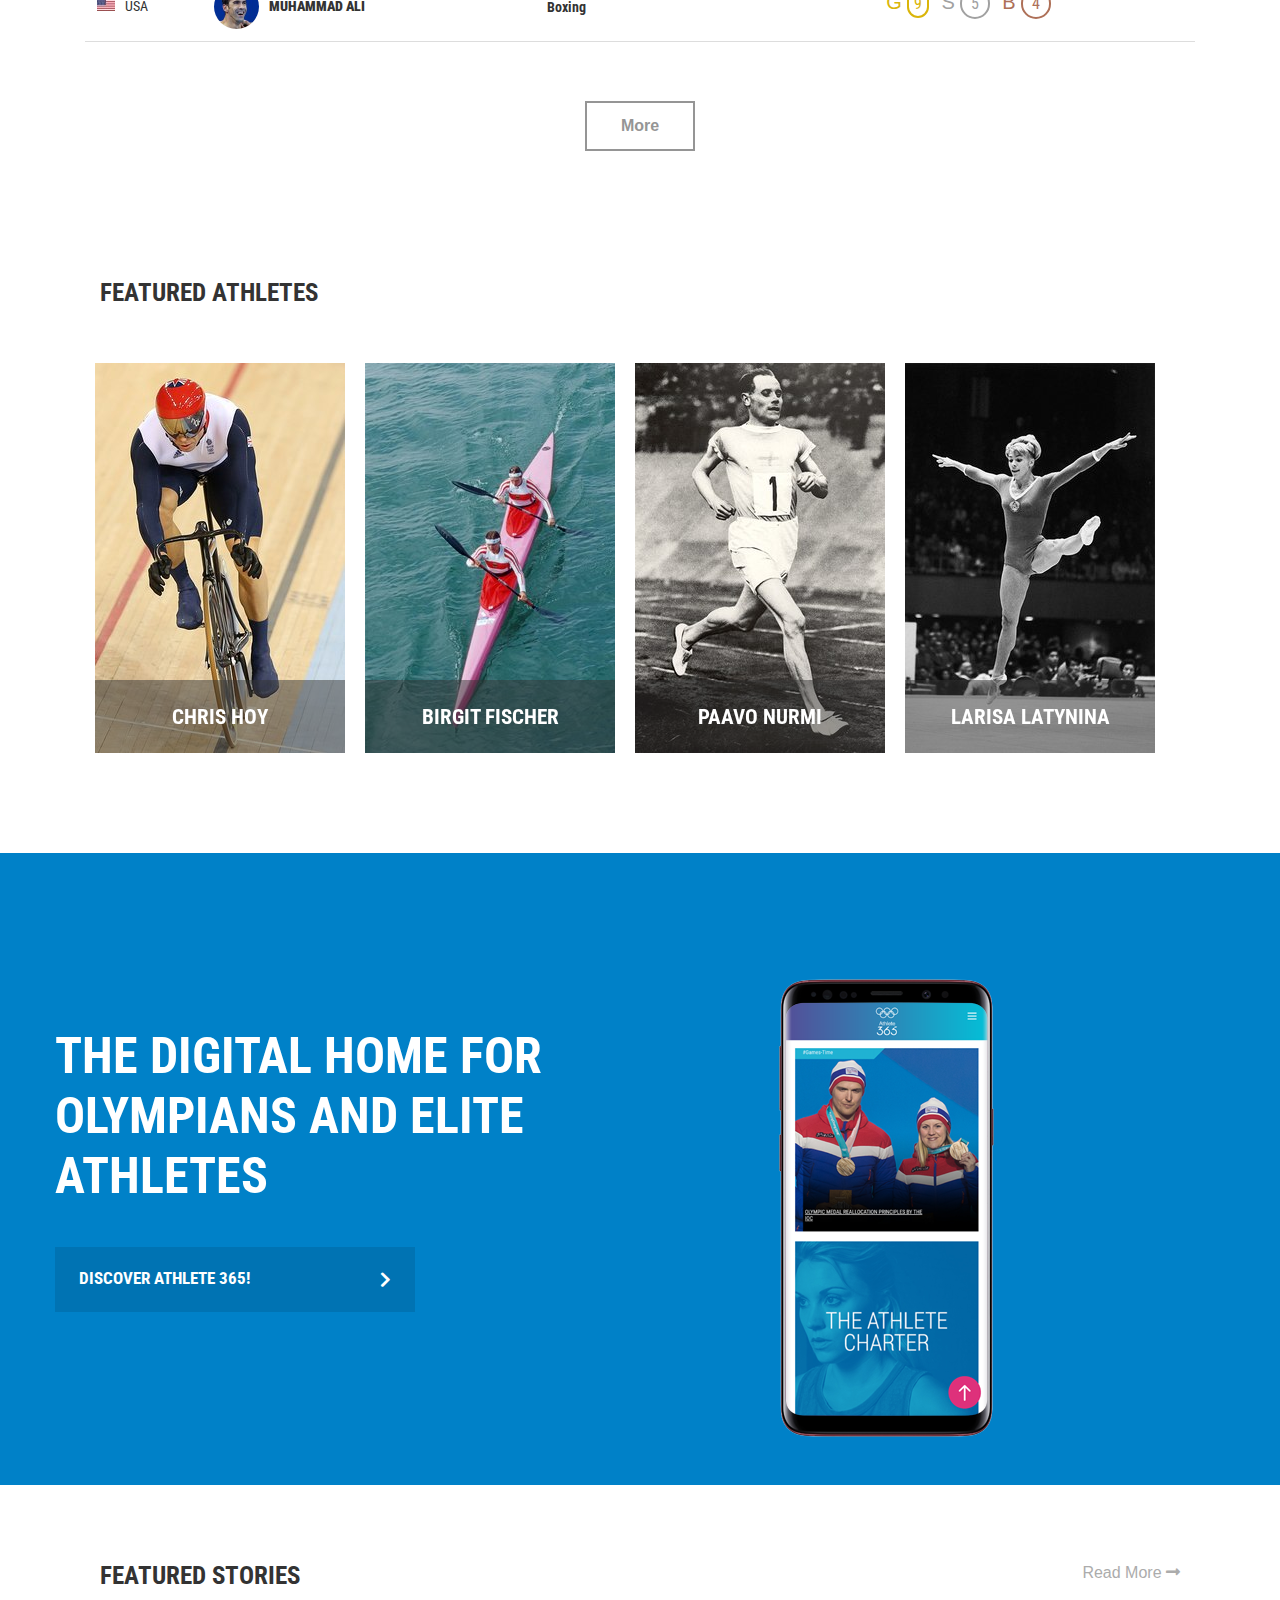
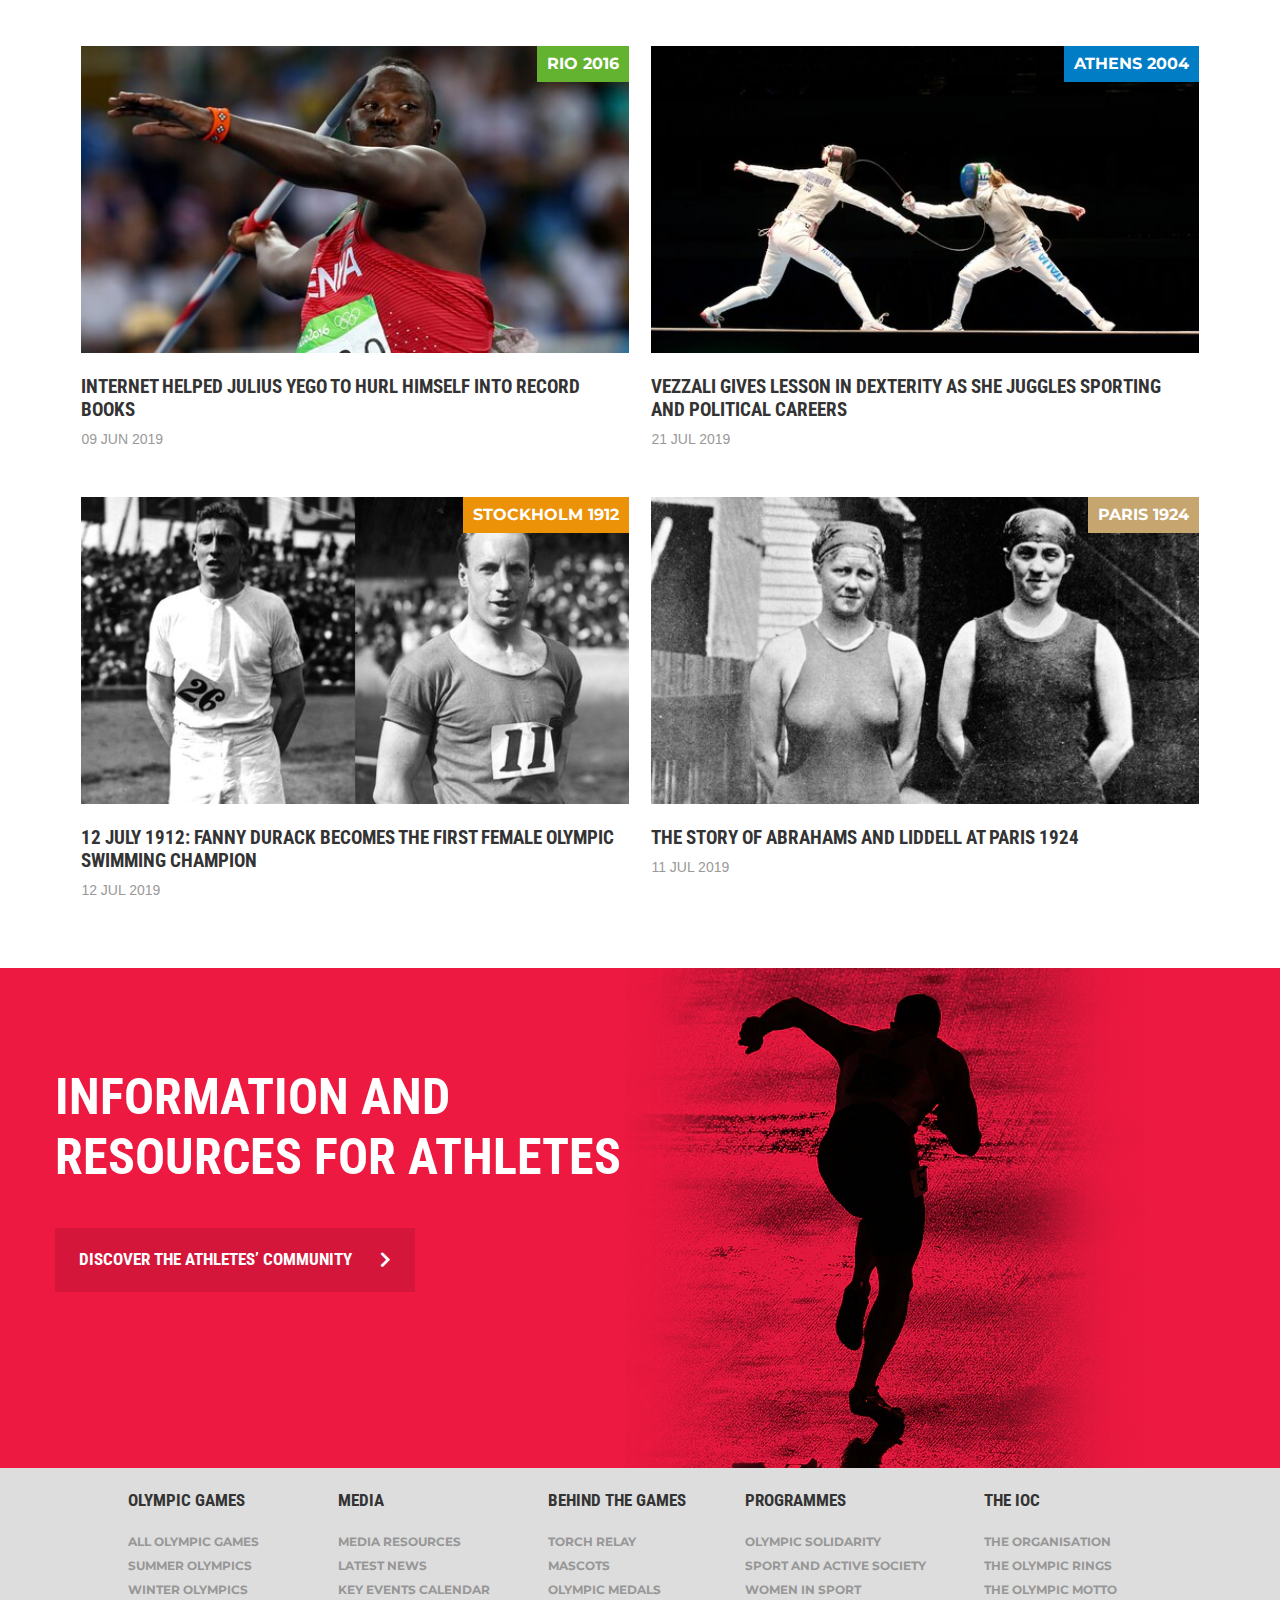
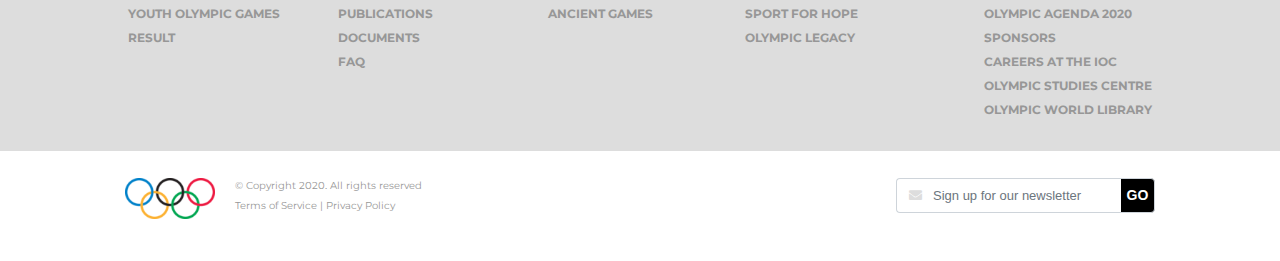
==== commit 803fa6e5: "menyelesaikan athletes.html dgn ket. sbb: Add blue banner, related posts & red Banner" ====
--- a/athletes.html
+++ b/athletes.html
@@ -776,12 +776,25 @@
 
             <!-- blue banner -->
             <div class="banner blue-banner">
-
+                <div class="container">
+                    <div class="row">
+                        <div class="caption-text">
+                            <h2>
+                                THE DIGITAL HOME FOR OLYMPIANS AND ELITE ATHLETES
+                            </h2>
+                            <a href="#" class="cta-link">
+                                Discover Athlete 365!
+                                <i class="fas fa-chevron-right"></i>
+                            </a>
+                        </div>
+                        <img src="assets/images/blue-banner.png" alt="Blue Banner">
+                    </div>
+                </div> 
             </div>
             <!-- ./blue banner -->
 
-            <!-- Featured Stories -->
-            <div class="featured-stories">
+            <!-- Related Posts -->
+            <div class="related-posts">
                 <div class="container">
                     <div class="heading">
                         <h2>Featured Stories</h2>
@@ -809,7 +822,7 @@
                             <article class="box">
                                 <div class="image">
                                     <img src="assets/images/featured-stories-2.jpg" alt="Featured Stories 2">
-                                    <span class="news-topic-label athens 2004">Athens 2004</span>
+                                    <span class="news-topic-label athens2004">Athens 2004</span>
                                 </div>
     
                                 <h2>
@@ -850,9 +863,25 @@
                     </div>
                 </div>
             </div>
-            <!-- ./Featured Stories -->
+            <!-- ./Related Posts -->
 
             <!-- red banner -->
+            <div class="banner red-banner">
+                <div class="container">
+                    <div class="row">
+                        <div class="caption-text">
+                            <h2>
+                                INFORMATION AND RESOURCES FOR ATHLETES
+                            </h2>
+                            <a href="#" class="cta-link">
+                                Discover the Athletes’ Community
+                                <i class="fas fa-chevron-right"></i>
+                            </a>
+                        </div>
+                        <img src="assets/images/red-banner.webp" alt="Red Banner">
+                    </div>
+                </div> 
+            </div>
             <!-- ./red banner -->
 
         </div>
--- a/assets/css/style.css
+++ b/assets/css/style.css
@@ -8,13 +8,22 @@
         III. Latest News
         IV. Olympic Games
         V. Ads
-        VI. Featured News
+        VI. Related Posts
         VII. Social Wall
         VIII. Olympic  Channel
         IX. Follow Us
         X. Footer
 
     II. Athletes.html
+
+        I. Masonry Slider
+        II. Search Athlete
+        III. List Athletes
+        IV. Featured Athletes
+        V. Blue Banner
+        VI. Related Posts
+        VII. Red Banner
+
 ================================ */
 
 
@@ -547,20 +556,20 @@
     text-align: center;
 }
 
-/* Featured News */
-
-.featured-news {
+/* Related Posts */
+
+.related-posts {
     margin-bottom: 70px;
 }
 
-.featured-news .heading {
+.related-posts .heading {
     padding: 0 15px;
     display: flex;
     justify-content: space-between;
     margin: 0 0 55px;
 }
 
-.featured-news .heading h2 {
+.related-posts .heading h2 {
     color: #333333;
     text-transform: uppercase;
     margin: 0;
@@ -569,33 +578,33 @@
     font-family: 'Roboto Condensed', sans-serif;
 }
 
-.featured-news .heading a.links {
+.related-posts .heading a.links {
     color: #acacac;
 }
 
-.featured-news .heading a.links:hover {
+.related-posts .heading a.links:hover {
     color: #606060;
     text-decoration: none;
 }
 
-.featured-news .box-area .row {
+.related-posts .box-area .row {
     justify-content: space-around;
 }
 
-.featured-news .box-area .row .box {
+.related-posts .box-area .row .box {
     width: 48%;
     position: relative;
 }
 
-.featured-news .box-area .row .box .image {
+.related-posts .box-area .row .box .image {
     margin: 0 0 23px;
 }
 
-.featured-news .box-area .row .box .image img {
+.related-posts .box-area .row .box .image img {
     width: 100%;
 }
 
-.featured-news .box-area .row .box .news-topic-label {
+.related-posts .box-area .row .box .news-topic-label {
     position: absolute;
     top: 0;
     right: 0;
@@ -607,15 +616,32 @@
     padding: 6px 10px;
     margin: 0 0 23px;
     vertical-align: top;
-}
-
-.featured-news .box-area .row .box .news-topic-label.innsburck1976,
-.featured-news .box-area .row .box .news-topic-label.innsburck1964,
-.featured-news .box-area .row .box .news-topic-label.tokyo2020 {
+    font-weight: 700;
+}
+
+.related-posts .box-area .row .box .news-topic-label.innsburck1976,
+.related-posts .box-area .row .box .news-topic-label.innsburck1964,
+.related-posts .box-area .row .box .news-topic-label.tokyo2020 {
     background-color: #ed1d24;
 }
 
-.featured-news .box-area .row .box h2 {
+.related-posts .box-area .row .box .news-topic-label.rio2016 {
+    background-color: #63b330 !important;
+}
+
+.related-posts .box-area .row .box .news-topic-label.athens2004 {
+    background-color: #007dc5 !important;
+}
+
+.related-posts .box-area .row .box .news-topic-label.stockholm1912 {
+    background-color: #eb9208 !important;
+}
+
+.related-posts .box-area .row .box .news-topic-label.paris1924 {
+    background-color: #c6a56f !important;
+}
+
+.related-posts .box-area .row .box h2 {
     margin: 0 0 9px;
     color: #333;
     text-transform: uppercase;
@@ -623,18 +649,18 @@
     font-size: 15px;
 }
 
-.featured-news .box-area .row .box h2 a {
+.related-posts .box-area .row .box h2 a {
     color: #333;
-    font-size: 15px;
-    font-weight: bold;
-}
-
-.featured-news .box-area .row .box h2 a:hover {
+    font-size: 19px;
+    font-weight: bold;
+}
+
+.related-posts .box-area .row .box h2 a:hover {
     text-decoration: none;
     color: #0081c8;
 }
 
-.featured-news .box-area .row .box span.time {
+.related-posts .box-area .row .box span.time {
     display: block;
     color: #999;
     line-height: 1.143em;
@@ -912,6 +938,14 @@
 
 /* Athletes.html */
 
+.athletes .masonry-slider {
+    margin-top: 20px;
+}
+
+.athletes .masonry-slider .container {
+    padding: 0;
+}
+
 .athletes .masonry-slider .grid {
     margin: 0  auto;
 }
@@ -1233,4 +1267,71 @@
 
 .featured-athletes .carousel-athletes a:hover .athlete-name {
     background: rgba(51,51,51,.8) ;
-}+}
+
+/* Blue Banner */
+.athletes .banner {
+    background: #acacac;
+    min-height: 500px;
+    margin-bottom: 76px;
+}
+
+.athletes .banner.blue-banner {
+    background-color: #0081c8 !important;
+}
+
+.athletes .banner .container {
+    padding: 104px 68px 28px 0;
+}
+
+.athletes .banner .container .row {
+    align-items: center;
+}
+
+.athletes .banner .container .row .caption-text h2 {
+    font-family: 'Roboto Condensed',sans-serif;
+    font-size: 50px;
+    font-weight: 700;
+    margin: 0 0 41px;
+    text-transform: uppercase;
+    color: #fff;
+    max-width: 570px;
+}
+
+.athletes .banner .container .row .caption-text a.cta-link {
+    display: flex;
+    justify-content: space-between;
+    align-items: center;
+    background: rgba(0,0,0,.1);
+    text-decoration: none;
+    color: #fff;
+    text-transform: uppercase;
+    padding: 19px 24px 20px;
+    width: 360px;
+    font-family: 'Roboto Condensed',sans-serif;
+    font-weight: 700;
+    font-size: 17px;
+    position: relative;
+    margin: 0 0 76px;
+    -webkit-transition: background .2s ease-out;
+    -moz-transition: background .2s ease-out;
+    -o-transition: background .2s ease-out;
+    transition: background .2s ease-out;
+}
+
+.athletes .banner .container .row .caption-text a.cta-link:hover {
+    background: rgba(0,0,0,.3);
+    color: #fff;
+    text-decoration: none;
+}
+
+/* Red Banner */
+.athletes .banner.red-banner {
+    background-color: #ed1941 !important;
+    margin-bottom: 0;
+}
+
+.athletes .banner.red-banner .container {
+    padding-top: 0;
+    padding-bottom: 0;
+}
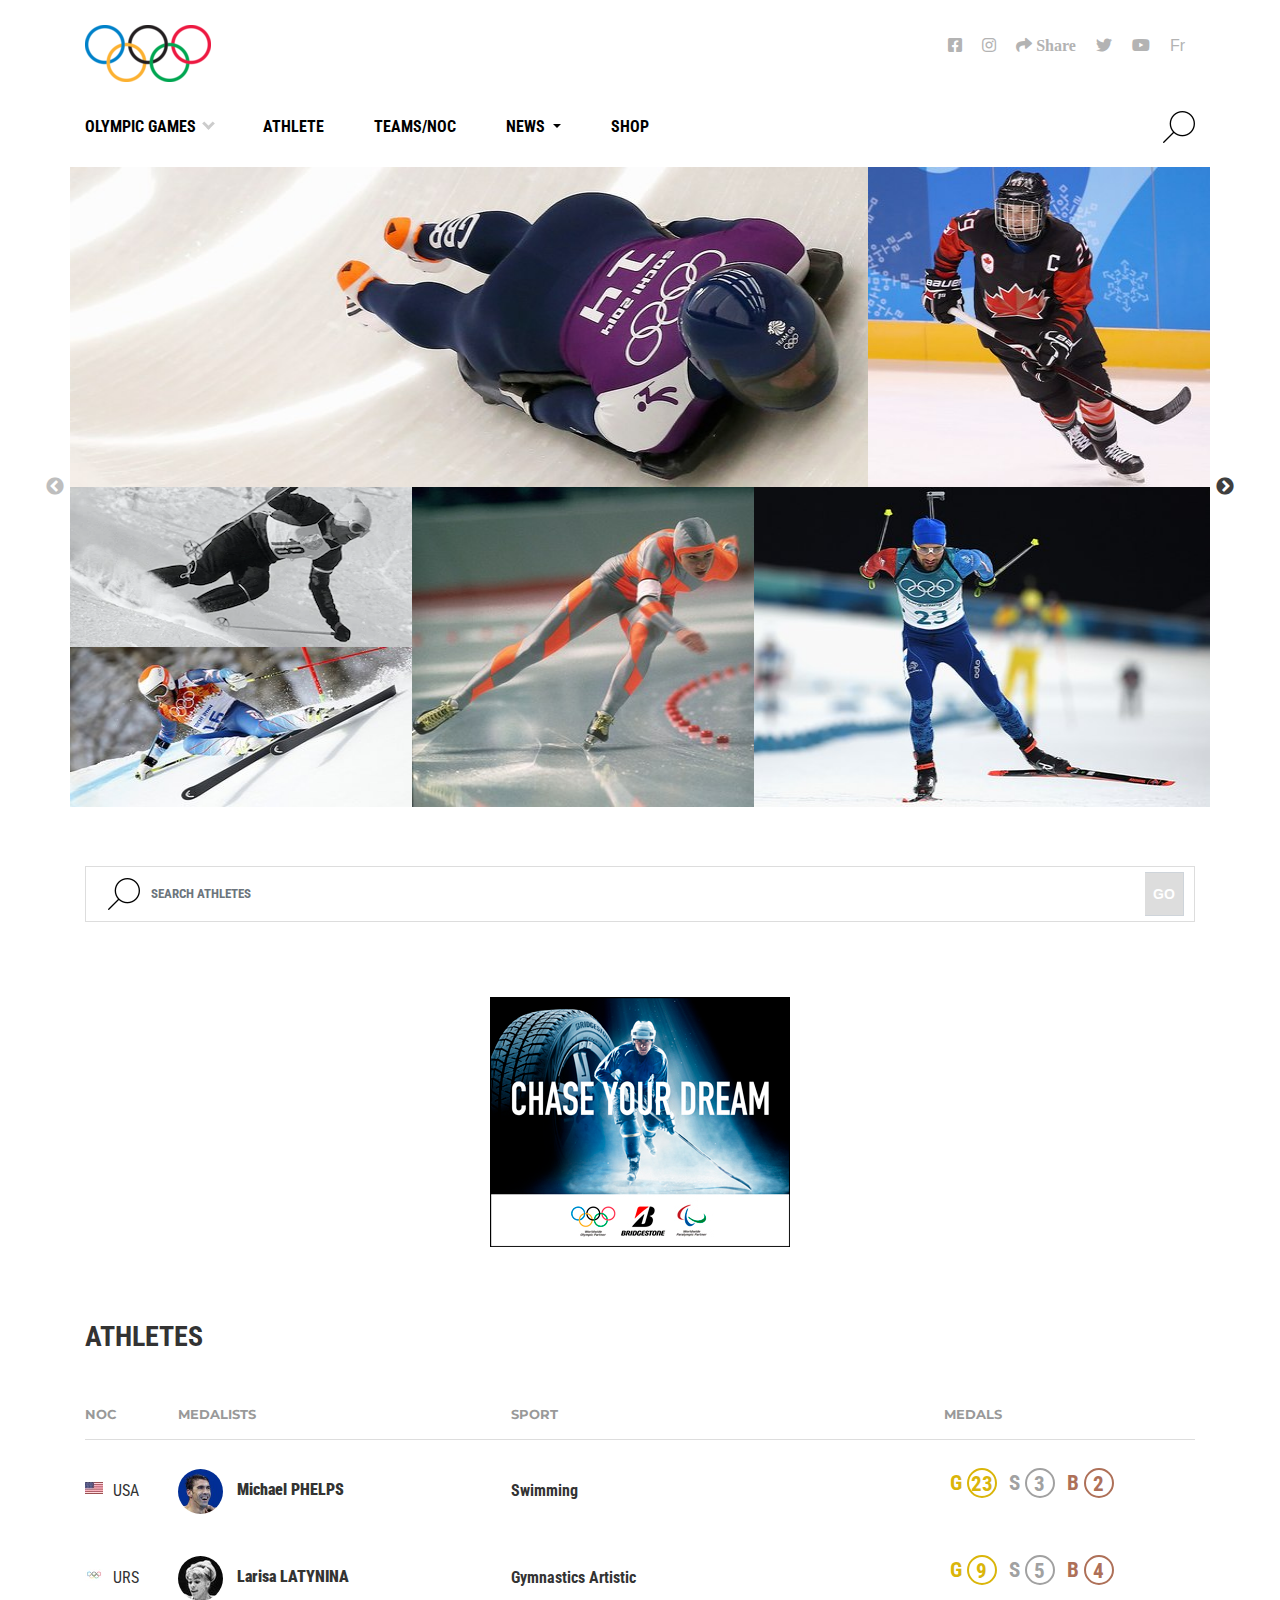
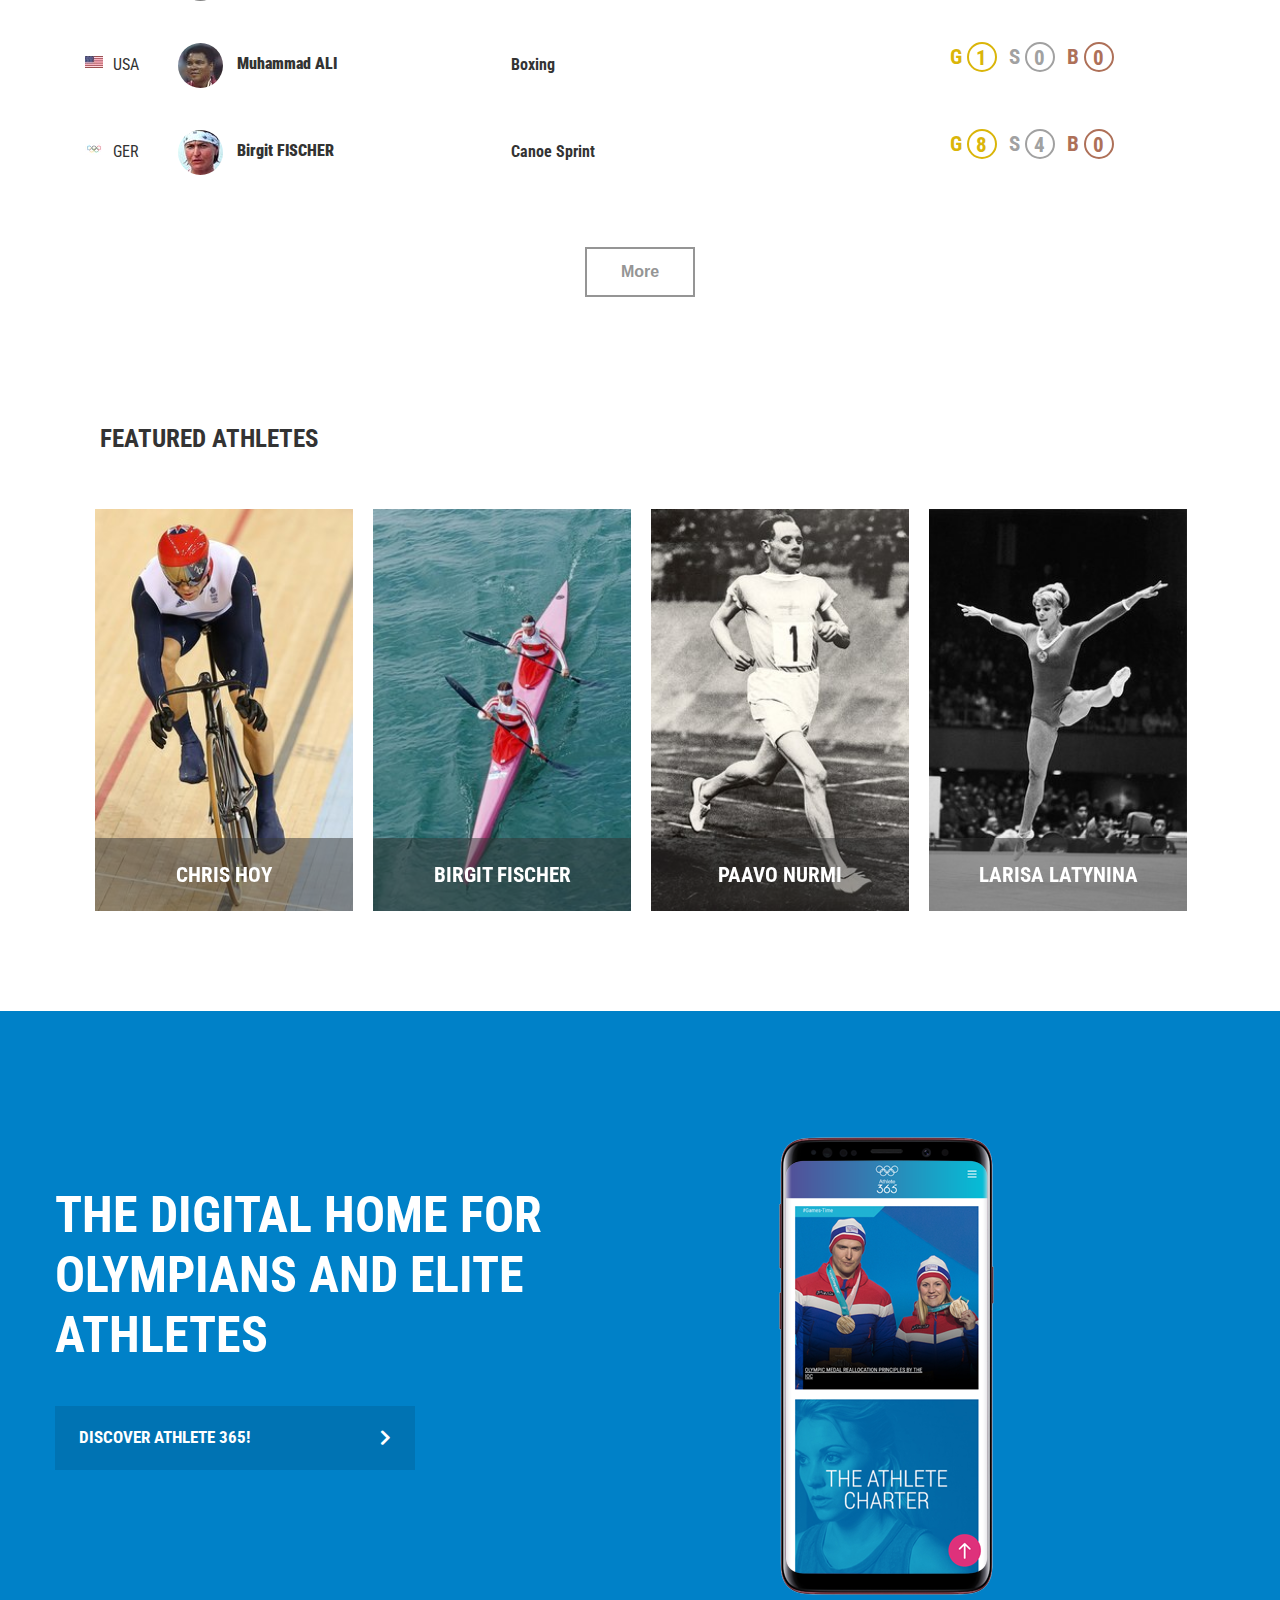
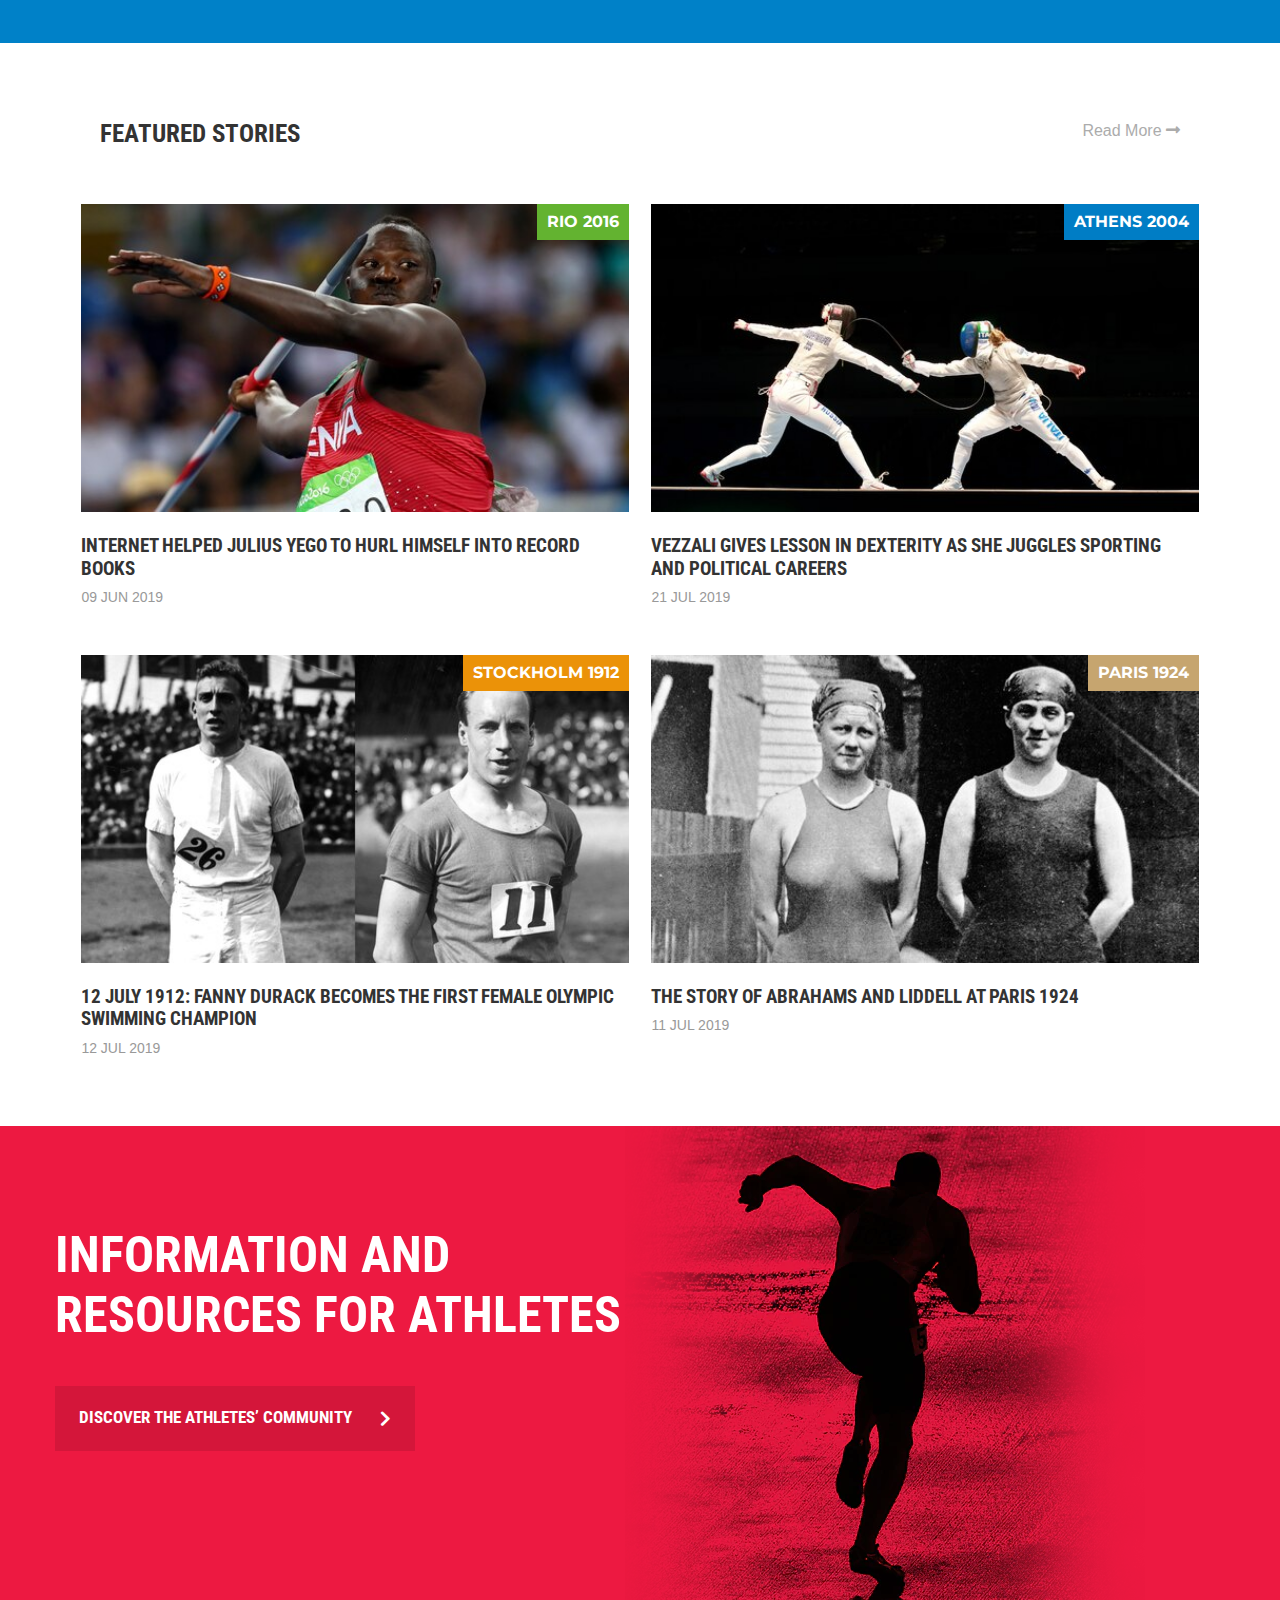
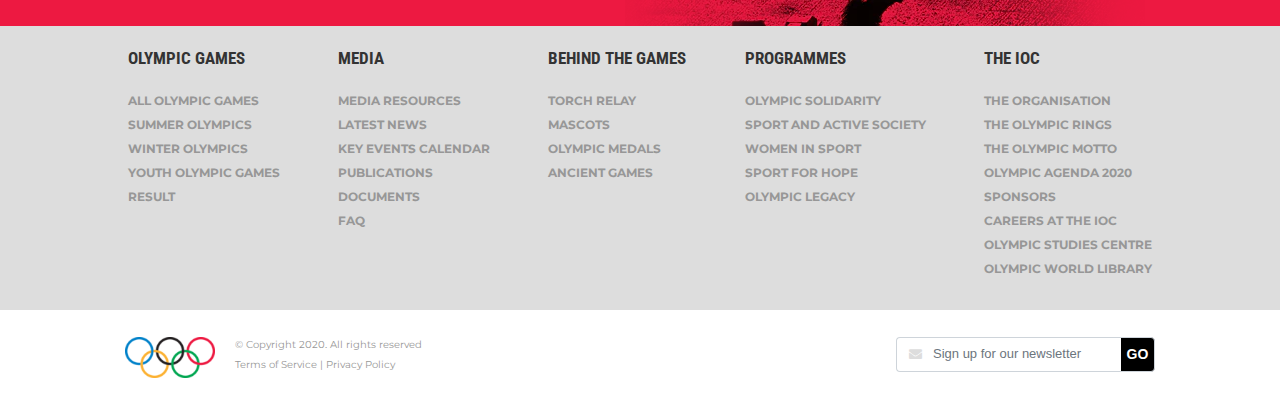
==== commit f38bc65d: "menambahkan tampilan detail-athletes, detail-team dan merubah table di athletes" ====
--- a/athletes.html
+++ b/athletes.html
@@ -17,6 +17,8 @@
     <!-- Slick Js -->
     <link rel="stylesheet" href="assets/css/slick.css">
     <link rel="stylesheet" href="assets/css/slick-theme.css">
+    <!-- Responsive -->
+    <link rel="stylesheet" href="assets/css/responsive.css">
 
     <title>Athlete</title>
 </head>
@@ -25,14 +27,18 @@
     <!-- Navbar -->
     <header class="mega-header">
         <!-- header-top -->
-        <div class="header-top">
+        <div class="header-top navbar-light">
             <div class="container">
                 <div class="row">
+                    <div class="search mobile-show">
+                        <img src="assets/images/search.png" alt="search">
+                    </div>
+
                     <a class="navbar-brand" href="#">
                         <img src="assets/images/logo.png" alt="Logo">
                     </a>
 
-                    <div class="social-links mr-right">
+                    <div class="social-links mr-right mobile-hide">
                         <ul>
                             <li>
                                 <a href="#">
@@ -64,10 +70,11 @@
                             </li>
                         </ul>
                     </div>
+
+                    <button class="navbar-toggler mobile-show" type="button" data-toggle="collapse" data-target="#navbarSupportedContent" aria-controls="navbarSupportedContent" aria-expanded="false" aria-label="Toggle navigation">
+                        <span class="navbar-toggler-icon"></span>
+                    </button>
                 </div>
-                <button class="navbar-toggler" type="button" data-toggle="collapse" data-target="#navbarSupportedContent" aria-controls="navbarSupportedContent" aria-expanded="false" aria-label="Toggle navigation">
-                    <span class="navbar-toggler-icon"></span>
-                </button>
             </div>
         </div>
         <!-- ./header-top -->
@@ -76,7 +83,7 @@
         <div class="header-main">
             <div class="container">
                 <div class="row">
-                    <div class="collapse navbar-collapse" id="navbarSupportedContent">
+                    <div class="collapse navbar-collapse">
                         <ul class="navbar-nav">
                             <li class="nav-item drop-down">
                                 <a class="nav-link" href="#">
@@ -229,10 +236,49 @@
                             <img src="assets/images/search.png" alt="search">
                         </div>
                     </div>
+
+                    <div class="search-box">
+                        <div class="container">
+                            <div class="input-group mb-3">
+                                <input type="text" class="form-control" placeholder="Search Olympic Games, Sports, Athletes, Countries...">
+                                <div class="input-group-append">
+                                    <span class="input-group-text">GO</span>
+                                </div>
+                            </div>
+                        </div>
+                    </div>
                 </div>
             </div>
         </div>
         <!-- ./header-main -->
+
+        <!-- header-mobile -->
+        <div class="header-mobile">
+            <div class="navbar-collapse collapse" id="navbarSupportedContent">
+                <ul class="navbar-nav">
+                    <li class="nav-item">
+                        <a href="#" class="nav-link">Olympic Games</a>
+                    </li>
+
+                    <li class="nav-item">
+                        <a href="athletes.html" class="nav-link">Athlete</a>
+                    </li>
+
+                    <li class="nav-item">
+                        <a href="team.html" class="nav-link">Team</a>
+                    </li>
+
+                    <li class="nav-item">
+                        <a href="news.html" class="nav-link">News</a>
+                    </li>
+
+                    <li class="nav-item">
+                        <a href="shop.html" class="nav-link">Shop</a>
+                    </li>
+                </ul>
+            </div>
+        </div>
+        <!-- ./header-mobile -->
     </header>
     <!-- ./Navbar -->
 
@@ -524,216 +570,193 @@
             </div>
             <!-- ./ads -->
 
-            <!-- List Athletes -->
-            <div class="list-athletes">
+            <!-- Result -->
+            <div class="result">
                 <div class="container">
                     <div class="heading">
                         <h2>Athletes</h2>
                     </div>
 
-                    <table class="table">
-                        <thead>
-                            <tr>
-                                <th>NOC</th>
-                                <th>Medalists</th>
-                                <th>Sports</th>
-                                <th>Medals</th>
-                            </tr>
-                        </thead>
-
-                        <tbody>
-                            <tr>
-                                <td>
-                                    <div class="coloumn-1">
-                                        <a href="#">
-                                            <div class="profile-row">
-                                                <div class="flag-image">
-                                                    <div class="flag18 usa"></div>
-                                                </div>
-                                                <span>USA</span>
+                    <div class="table">
+                        <div class="table-heading">
+                            <div class="col1">Noc</div>
+                            <div class="col2">Medalists</div>
+                            <div class="col3">Sport</div>
+                            <div class="col4">Medals</div>
+                        </div>
+                        <div class="list-result">
+                            <div class="list">
+                                <div class="col1">
+                                    <a href="#">
+                                        <div class="profile-row">
+                                            <div class="flag-image">
+                                                <div class="flag18 usa"></div>
                                             </div>
-                                        </a>
-                                    </div>
-                                </td>
-                                <td>
-                                    <div class="coloumn-2">
-                                        <a href="#">
-                                            <img class="avatar" src="assets/images/list-athlete-1.jpg" alt="List Athlete 1">
-                                            <strong class="name">Michael PHELPS</strong>
-                                        </a>
-                                    </div>
-                                </td>
-                                <td>
-                                    <div class="coloumn-3">
-                                        <a href="#">Swimming</a>
-                                    </div>
-                                </td>
-                                <td>
-                                    <div class="coloumn-4">
-                                        <div class="medal-area">
-                                            <div class="medal">
-                                                <span>G</span>
-                                                <span class="num">23</span>
+                                            <span>USA</span>
+                                        </div>
+                                    </a>
+                                </div>
+                                
+                                <div class="col2">
+                                    <a href="#">
+                                        <img class="avatar" src="assets/images/list-athlete-1.jpg" alt="List Athlete 1">
+                                        <strong class="name">Michael PHELPS</strong>
+                                    </a>
+                                </div>
+
+                                <div class="col3">
+                                    <a href="#">Swimming</a>
+                                </div>
+
+                                <div class="col4">
+                                    <div class="medal-area">
+                                        <div class="medal">
+                                            <span>G</span>
+                                            <span class="num">23</span>
+                                        </div>
+                                        <div class="medal silver">
+                                            <span>S</span>
+                                            <span class="num">3</span>
+                                        </div>
+                                        <div class="medal bronze">
+                                            <span>B</span>
+                                            <span class="num">2</span>
+                                        </div>
+                                    </div>
+                                </div>
+                            </div>
+
+                            <div class="list">
+                                <div class="col1">
+                                    <a href="#">
+                                        <div class="profile-row">
+                                            <div class="flag-image">
+                                                <div class="flag18 urs"></div>
                                             </div>
-                                            <div class="medal-silver">
-                                                <span>S</span>
-                                                <span class="num">3</span>
+                                            <span>URS</span>
+                                        </div>
+                                    </a>
+                                </div>
+                                
+                                <div class="col2">
+                                    <a href="#">
+                                        <img class="avatar" src="assets/images/list-athlete-2.jpg" alt="List Athlete 1">
+                                        <strong class="name">Larisa LATYNINA</strong>
+                                    </a>
+                                </div>
+
+                                <div class="col3">
+                                    <a href="#">Gymnastics Artistic</a>
+                                </div>
+
+                                <div class="col4">
+                                    <div class="medal-area">
+                                        <div class="medal">
+                                            <span>G</span>
+                                            <span class="num">9</span>
+                                        </div>
+                                        <div class="medal silver">
+                                            <span>S</span>
+                                            <span class="num">5</span>
+                                        </div>
+                                        <div class="medal bronze">
+                                            <span>B</span>
+                                            <span class="num">4</span>
+                                        </div>
+                                    </div>
+                                </div>
+                            </div>
+
+                            <div class="list">
+                                <div class="col1">
+                                    <a href="#">
+                                        <div class="profile-row">
+                                            <div class="flag-image">
+                                                <div class="flag18 usa"></div>
                                             </div>
-                                            <div class="medal-bronze">
-                                                <span>B</span>
-                                                <span class="num">2</span>
+                                            <span>USA</span>
+                                        </div>
+                                    </a>
+                                </div>
+                                
+                                <div class="col2">
+                                    <a href="#">
+                                        <img class="avatar" src="assets/images/list-athlete-3.jpg" alt="List Athlete 1">
+                                        <strong class="name">Muhammad ALI</strong>
+                                    </a>
+                                </div>
+
+                                <div class="col3">
+                                    <a href="#">Boxing</a>
+                                </div>
+
+                                <div class="col4">
+                                    <div class="medal-area">
+                                        <div class="medal">
+                                            <span>G</span>
+                                            <span class="num">1</span>
+                                        </div>
+                                        <div class="medal silver">
+                                            <span>S</span>
+                                            <span class="num">0</span>
+                                        </div>
+                                        <div class="medal bronze">
+                                            <span>B</span>
+                                            <span class="num">0</span>
+                                        </div>
+                                    </div>
+                                </div>
+                            </div>
+
+                            <div class="list">
+                                <div class="col1">
+                                    <a href="#">
+                                        <div class="profile-row">
+                                            <div class="flag-image">
+                                                <div class="flag18 ger"></div>
                                             </div>
-                                        </div>
-                                    </div>
-                                </td>
-                            </tr>
-
-                            <tr>
-                                <td>
-                                    <div class="coloumn-1">
-                                        <a href="#">
-                                            <div class="profile-row">
-                                                <div class="flag-image">
-                                                    <div class="flag18 usa"></div>
-                                                </div>
-                                                <span>USA</span>
-                                            </div>
-                                        </a>
-                                    </div>
-                                </td>
-                                <td>
-                                    <div class="coloumn-2">
-                                        <a href="#">
-                                            <img class="avatar" src="assets/images/list-athlete-2.jpg" alt="List Athlete 2">
-                                            <strong class="name">Larisa LATYNINA</strong>
-                                        </a>
-                                    </div>
-                                </td>
-                                <td>
-                                    <div class="coloumn-3">
-                                        <a href="#">Gymnastics Artistic</a>
-                                    </div>
-                                </td>
-                                <td>
-                                    <div class="coloumn-4">
-                                        <div class="medal-area">
-                                            <div class="medal">
-                                                <span>G</span>
-                                                <span class="num">23</span>
-                                            </div>
-                                            <div class="medal-silver">
-                                                <span>S</span>
-                                                <span class="num">2</span>
-                                            </div>
-                                            <div class="medal-bronze">
-                                                <span>B</span>
-                                                <span class="num">3</span>
-                                            </div>
-                                        </div>
-                                    </div>
-                                </td>
-                            </tr>
-
-                            <tr>
-                                <td>
-                                    <div class="coloumn-1">
-                                        <a href="#">
-                                            <div class="profile-row">
-                                                <div class="flag-image">
-                                                    <div class="flag18 usa"></div>
-                                                </div>
-                                                <span>USA</span>
-                                            </div>
-                                        </a>
-                                    </div>
-                                </td>
-                                <td>
-                                    <div class="coloumn-2">
-                                        <a href="#">
-                                            <img class="avatar" src="assets/images/list-athlete-1.jpg" alt="List Athlete 1">
-                                            <strong class="name">MUHAMMAD ALI</strong>
-                                        </a>
-                                    </div>
-                                </td>
-                                <td>
-                                    <div class="coloumn-3">
-                                        <a href="#">Boxing</a>
-                                    </div>
-                                </td>
-                                <td>
-                                    <div class="coloumn-4">
-                                        <div class="medal-area">
-                                            <div class="medal">
-                                                <span>G</span>
-                                                <span class="num">9</span>
-                                            </div>
-                                            <div class="medal-silver">
-                                                <span>S</span>
-                                                <span class="num">5</span>
-                                            </div>
-                                            <div class="medal-bronze">
-                                                <span>B</span>
-                                                <span class="num">4</span>
-                                            </div>
-                                        </div>
-                                    </div>
-                                </td>
-                            </tr>
-
-                            <tr class="more-box" style="display: none;">
-                                <td>
-                                    <div class="coloumn-1">
-                                        <a href="#">
-                                            <div class="profile-row">
-                                                <div class="flag-image">
-                                                    <div class="flag18 usa"></div>
-                                                </div>
-                                                <span>USA</span>
-                                            </div>
-                                        </a>
-                                    </div>
-                                </td>
-                                <td>
-                                    <div class="coloumn-2">
-                                        <a href="#">
-                                            <img class="avatar" src="assets/images/list-athlete-2.jpg" alt="List Athlete 2">
-                                            <strong class="name">Larisa LATYNINA</strong>
-                                        </a>
-                                    </div>
-                                </td>
-                                <td>
-                                    <div class="coloumn-3">
-                                        <a href="#">Gymnastics Artistic</a>
-                                    </div>
-                                </td>
-                                <td>
-                                    <div class="coloumn-4">
-                                        <div class="medal-area">
-                                            <div class="medal">
-                                                <span>G</span>
-                                                <span class="num">23</span>
-                                            </div>
-                                            <div class="medal-silver">
-                                                <span>S</span>
-                                                <span class="num">2</span>
-                                            </div>
-                                            <div class="medal-bronze">
-                                                <span>B</span>
-                                                <span class="num">3</span>
-                                            </div>
-                                        </div>
-                                    </div>
-                                </td>
-                            </tr>
-                        </tbody>
-                    </table>
+                                            <span>GER</span>
+                                        </div>
+                                    </a>
+                                </div>
+                                
+                                <div class="col2">
+                                    <a href="#">
+                                        <img class="avatar" src="assets/images/list-athlete-4.jpg" alt="List Athlete 1">
+                                        <strong class="name">Birgit FISCHER</strong>
+                                    </a>
+                                </div>
+
+                                <div class="col3">
+                                    <a href="#">Canoe Sprint</a>
+                                </div>
+
+                                <div class="col4">
+                                    <div class="medal-area">
+                                        <div class="medal">
+                                            <span>G</span>
+                                            <span class="num">8</span>
+                                        </div>
+                                        <div class="medal silver">
+                                            <span>S</span>
+                                            <span class="num">4</span>
+                                        </div>
+                                        <div class="medal bronze">
+                                            <span>B</span>
+                                            <span class="num">0</span>
+                                        </div>
+                                    </div>
+                                </div>
+                            </div>
+                        </div>
+                    </div>
 
                     <div class="load-more">
                         <a href="#">More</a>
                     </div>
                 </div>
             </div>
-            <!-- ./List Athletes -->
+            <!-- ./Result -->
 
             <!-- Featured Athletes -->
             <div class="featured-athletes">
@@ -1102,11 +1125,10 @@
     <script src="assets/js/slick.min.js"></script>
     <script src="assets/js/masonry.pkgd.min.js"></script>
     <script src="assets/js/imagesloaded.pkgd.min.js"></script>
-    
+
     <script src="assets/js/main.js"></script>
 
     <script>
-
         // init Masonry
         var $grid = $('.grid').masonry({
             itemSelector: '.grid-item',
@@ -1122,7 +1144,7 @@
     </script>
 
     <script>
-        $(".slideshow").slick({
+        $(".masonry-slider .slideshow").slick({
             dots: false,
             infinite: false,
             slidesToShow: 1,
@@ -1133,7 +1155,32 @@
             dots: false,
             infinite: false,
             slidesToShow: 4,
-            slidesToScroll: 4
+            slidesToScroll: 4,
+            responsive : [
+                {
+                    breakpoint: 1024,
+                    settings : {
+                        infinite: false,
+                        dots: true,
+                        slidesToShow: 3,
+                        slidesToScroll: 1,
+                    }
+                },
+                {
+                    breakpoint: 768,
+                    settings : {
+                        slidesToShow: 2,
+                        slidesToScroll: 1,
+                    }
+                },
+                {
+                    breakpoint: 320,
+                    settings : {
+                        slidesToShow: 1,
+                        slidesToScroll: 1,
+                    }
+                }
+            ]
         });
     </script>
 
--- a/assets/css/style.css
+++ b/assets/css/style.css
@@ -24,10 +24,37 @@
         VI. Related Posts
         VII. Red Banner
 
+    III. Team.html
+
+        I. Banner Box
+        II. Search Team
+        III. Filter Countries
+
+    IV. Detail-Athlete.html
+        
+        I. Profile Athlete
+        II. id Athlete
+        III. Text Content
+        IV. Related Posts
+        V. Gallery Athlete
+        VI. Result
+        VII. Related Athlete
+
+    V. Detail-Team.html
+
 ================================ */
 
 
 /* Introduction */
+
+.mobile-show {
+    display: none;
+}
+
+.mobile-sm {
+    display: none;
+}
+
 .w-70 {
     width: 70% !important;
 }
@@ -56,24 +83,72 @@
     background: url('../images/flag18x12sprite.webp') no-repeat top left;
 }
 
-.flag-image .flag18.gbr {
-    background-position: 0 -1078px;
-}
-
-.flag-image .flag18.can {
-    background-position: 0 -532px;
-}
-
-.flag-image .flag18.aut {
-    background-position: 0 -210px;
-}
-
-.flag-image .flag18.usa {
-    background-position: 0 -3192px;
-}
-
-.flag-image .flag18.fra {
-    background-position: 0 -1022px;
+.flag-image .flag18.gbr { background-position: 0 -1078px; }
+
+.flag-image .flag18.can { background-position: 0 -532px; }
+
+.flag-image .flag18.aut { background-position: 0 -210px; }
+
+.flag-image .flag18.usa { background-position: 0 -3192px; }
+
+.flag-image .flag18.fra { background-position: 0 -1022px; }
+
+.flag-image .flag18.pol { background-position: 0 -2394px; }
+
+.flag-image .flag18.ita { background-position: 0 -1498px; }
+
+.flag-image .flag18.aus { background-position: 0 -196px; }
+
+.flag-image .flag18.guy { background-position: 0 -1274px; }
+
+.flag-image .flag45 {
+    background: url(../images/flag45x30sprite.webp) no-repeat top left;
+    width: 45px;
+    height: 30px;
+}
+
+.flag-image .flag45.afg {
+    background-position: 0 -32px;
+}
+
+.flag-image .flag90 {
+    width: 90px;
+    height: 60px;
+    background: url('../images/flag90x60sprite.webp') no-repeat top left;
+    margin: 0 auto;
+}
+
+.flag-image .flag90.afg{ background-position: 0 -62px;  }
+.flag-image .flag90.aho{ background-position: 0 -124px;  }
+.flag-image .flag90.ala{ background-position: 0 -186px;  }
+.flag-image .flag90.alb{ background-position: 0 -248px;  }
+.flag-image .flag90.alg{ background-position: 0 -310px;  }
+.flag-image .flag90.and{ background-position: 0 -372px;  }
+.flag-image .flag90.ang{ background-position: 0 -434px;  }
+.flag-image .flag90.ant{ background-position: 0 -496px;  }
+.flag-image .flag90.anz{ background-position: 0 -558px;  }
+.flag-image .flag90.arg{ background-position: 0 -620px;  }
+.flag-image .flag90.arm{ background-position: 0 -682px;  }
+.flag-image .flag90.aru{ background-position: 0 -744px;  }
+.flag-image .flag90.asa{ background-position: 0 -806px;  }
+.flag-image .flag90.aus{ background-position: 0 -868px;  }
+.flag-image .flag90.aut{ background-position: 0 -930px;  }
+.flag-image .flag90.aze{ background-position: 0 -992px;  }
+.flag-image .flag90.bah{ background-position: 0 -1054px;  }
+.flag-image .flag90.brn{ background-position: 0 -2046px; }
+.flag-image .flag90.ban{ background-position: 0 -1116px;  }
+.flag-image .flag90.bar{ background-position: 0 -1178px;  }
+.flag-image .flag90.bdi{ background-position: 0 -1240px;  }
+.flag-image .flag90.bel{ background-position: 0 -1302px;  }
+
+.games35 {
+    background: url(../images/games35x35sprite.webp) no-repeat top left;
+    width: 35px;
+    height: 35px;
+}
+
+.games35.games1960-1 {
+    background-position: 0 -814px;
 }
 
 /* Navbar */
@@ -85,6 +160,7 @@
 .mega-header .header-top .container .row {
     justify-content: space-between;
     align-items: center;
+    margin: 0 auto;
 }
 
 .mega-header .header-top .container .row .social-links ul {
@@ -104,6 +180,24 @@
     color: #000000;
     transition: .3s ease-in-out;
     text-decoration: none;
+}
+
+.mega-header .header-main {
+    width: 100%;
+}
+
+.mega-header .header-main.scrollUp {
+    top: 0;
+    width: 100%;
+    position: fixed;
+    background-color: #fff;
+    z-index: 3;
+    box-shadow: 1px 2px 5px #ddd;
+    padding: 20px 0;
+}
+
+.mega-header .header-main .container .row {
+    margin: 0 auto;
 }
 
 .mega-header .header-main .container .row .collapse {
@@ -287,11 +381,84 @@
     animation-name: fadeIn;
 }
 
+.header-mobile {
+    display: none;
+}
+
+.mega-header .header-mobile .navbar-collapse .navbar-nav {
+    text-align: center;
+    text-transform: uppercase;
+    font: 700 1.286em/1.056em 'Roboto Condensed',sans-serif;
+}
+
+.mega-header .header-mobile .navbar-collapse .navbar-nav .nav-item {
+    border-top: 1px solid #e6e6e6;
+}
+
+.mega-header .header-mobile .navbar-collapse .navbar-nav .nav-item a {
+    padding: 16px 10px 17px;
+    text-decoration: none;
+    color: #4d4d4d;
+}
+
+.mega-header .header-main .search-box {
+    position: fixed;
+    width: 100%;
+    z-index: 3;
+    display: none;
+    top: 150px;
+    left: 0;
+}
+
+.mega-header .header-main.scrollUp .search-box.display-on {
+    top: 80px;
+}
+
+.mega-header .search-box.display-on {
+    display: block;
+}
+
+.mega-header .search-box .input-group {
+    padding: 5px 10px;
+    border: 1px solid #ddd;
+    background-color: #fff;
+}
+
+.mega-header .search-box .form-control {
+    border: 0;
+    font-size: 13px;
+    padding-left: 0;
+    text-transform: uppercase;
+    font-weight: bold;
+    font-family: 'Roboto Condensed', sans-serif;
+}
+
+.mega-header .search-box .form-control:focus {
+    border-color: #ced4da;
+    box-shadow: 0 0 0 0 transparent;
+}
+
+.mega-header .search-box .input-group-append .input-group-text {
+    background-color: #ddd;
+    color: #fff;
+    width: 40px;
+    height: 44px;
+    font-size: 14px;
+    padding: 0;
+    text-align: center;
+    justify-content: center;
+    font-weight: bold;
+    font-family: 'Roboto-condensed', sans-serif;
+    border-radius: 0;
+    cursor: pointer;
+}
+
+
 /* Banner Home */
 .banner-home {
     height: 60vh;
     position: relative;
-    margin: 0 0 55px;
+    margin: 10px 0 55px;
     overflow: hidden;
     min-height: 500px;
     padding: 20px;
@@ -524,6 +691,8 @@
     text-align: center;
     position: relative;
     height: 300px;
+    text-transform: uppercase;
+    font-weight: 700;
 }
 
 .olympic-games .carousel-list-2 .slick-slide::before {
@@ -545,7 +714,7 @@
 .olympic-games .carousel-list-2 .slick-arrow {
     top: auto;
     bottom: -4px;
-    z-index: 99;
+    z-index: 2;
     background-color: white;
 }
 
@@ -719,6 +888,7 @@
     padding: 40px 0;
     display: flex;
     justify-content: space-between;
+    align-items: center;
 }
 
 .olympic-channel .heading img {
@@ -868,6 +1038,71 @@
 
 .footer .footer-top .row div ul li a:hover {
     text-decoration: none;
+}
+
+.footer .footer-mobile-sm {
+    display: none;
+}
+
+.footer .footer-mobile-sm .container .row {
+    margin: 0 auto;
+}
+
+.footer .footer-mobile-sm .container .row #accordion {
+    width: 100%;
+    position: relative;
+}
+
+.footer .footer-mobile-sm .container .row #accordion::after {
+    content: "";
+    border-bottom: 1px solid #e6e6e6;
+    width: 100%;
+    height: 1px;
+    position: absolute;
+}
+
+.footer .footer-mobile-sm .container .row #accordion .card {
+    background-color: transparent;
+    border: 0;
+}
+
+.footer .footer-mobile-sm .container .row #accordion .card .card-header {
+    background-color: transparent;
+    border: 0;
+    border-top: 1px solid #e6e6e6;
+    border-radius: 0;
+}
+
+.footer .footer-mobile-sm .container .row #accordion .card .card-header .btn.btn-link {
+    width: 100%;
+    text-align: left;
+    color: #000000;
+    text-transform: uppercase;
+    font-family: 'Roboto Condensed', sans-serif;
+    font-weight: 700;
+    text-decoration: none;
+    padding-left: 0;
+    position: relative;
+}
+
+.footer .footer-mobile-sm .container .row #accordion .card .card-header .btn.btn-link.collapsed::after {
+    content: "+";
+}
+
+.footer .footer-mobile-sm .container .row #accordion .card .card-header .btn.btn-link::after {
+    content: "-";
+    position: absolute;
+    right: 0;
+    font-family: 'Roboto Condensed', sans-serif;
+}
+
+.footer .footer-mobile-sm .container .row #accordion .card .card-body ul li a {
+    font-family: 'Montserrat', sans-serif;
+    font-weight: bold;
+    font-size: 12px;
+    line-height: 15px;
+    color: #979797;
+    text-transform: uppercase;
 }
 
 .footer .footer-bottom {
@@ -1016,7 +1251,6 @@
 
 /* Search Athletes */
 
-
 .athletes .search-athletes {
     margin: 59px auto 70px;
 }
@@ -1066,7 +1300,11 @@
 
 /* List Athletes */
 
-.athletes .list-athletes .heading h2 {
+.athletes .result .heading {
+    margin-bottom: 55px;
+}
+
+.athletes .result .heading h2 {
     color: #333;
     text-transform: uppercase;
     margin: 0;
@@ -1076,116 +1314,108 @@
     font-weight: bold;
 }
 
-.athletes .list-athletes .table {
+.athletes .result .table {
     margin-bottom: 59px;
 }
 
-.athletes .list-athletes .table thead tr {
+.athletes .result .table .table-heading {
     border-bottom: 1px solid #ddd;
-}
-
-.athletes .list-athletes .table thead tr th {
     font-size: 13px;
     line-height: 15px;
     color: #999999;
     font-family: 'Montserrat', sans-serif;
     font-weight: bold;
-    border: 0;
-    text-transform: uppercase;
-}
-
-.athletes .list-athletes .table tbody tr {
-    border-bottom: 1px solid #ddd;
-}
-
-.athletes .list-athletes .table tbody tr td {
-    border: 0;
+    text-transform: uppercase;
+    display: flex;
+    padding-bottom: 17px;
+}
+
+.athletes .result .table .col1 {
+    width: 93px;
+}
+
+.athletes .result .table .col2 {
+    width: 30%;
+}
+
+.athletes .result .table .col3 {
+    width: 39%;
+}
+
+.athletes .result .table .col4 {
+    width: 190px;
+}
+
+.athletes .result .table .list-result .list {
+    display: flex;
+    flex-wrap: wrap;
+    align-items: center;
+}
+
+.athletes .result .table .list-result .list > div {
+    padding: 28px 0 13px;
+}
+
+.athletes .result .table .list-result .list a {
+    color: #333;
+    text-decoration: none;
+    font-weight: 700;
+    font-family: 'Roboto Condensed', sans-serif;
+}
+
+.athletes .result .table .list-result .list .col1 a {
+    font-weight: normal;
+}
+
+.athletes .result .table .list-result .list .col1 .profile-row {
+    display: flex;
+}
+
+.athletes .result .table .list-result .list .col2 img {
+    border-radius: 50%;
+    width: 45px;
+    margin: 0 10px 0 0;
+}
+
+.athletes .result .table .list-result .list .col4 .medal-area {
+    margin: 0 0 6px;
+    padding: 0;
+    overflow: hidden;
+    font: 700 1.336em/1.07em 'Roboto Condensed',Arial,Helvetica,sans-serif;
+    color: #dab509;
+    display: flex;
+}
+
+.athletes .result .table .list-result .list .col4 .medal-area .medal {
+    margin: 0 6px 10px;
+    display: flex;
+    align-items: center;
+}
+
+.athletes .result .table .list-result .list .col4 .medal-area .num {
+    font: 700 1em/1em 'Roboto Condensed',Arial,Helvetica,sans-serif;
+    margin-left: 5px;
+}
+
+.athletes .result .table .list-result .list .col4 .medal-area .medal .num {
+    display: inline-block;
     vertical-align: middle;
-}
-
-.athletes .list-athletes .table tbody tr td a {
-    color: #333;
-    -webkit-transition: color .2s ease-out;
-    -moz-transition: color .2s ease-out;
-    -o-transition: color .2s ease-out;
-    transition: color .2s ease-out;
-    font-weight: bold;
-}
-
-.athletes .list-athletes .table tbody tr td a:hover {
-    text-decoration: none;
-    color: #0081c8;
-}
-
-.athletes .list-athletes .table tbody tr td:nth-child(2),
-.athletes .list-athletes .table tbody tr td:nth-child(3) {
-    width: 30%;
-}
-
-.athletes .list-athletes .table tbody tr td a {
-    font-size: 14px;
-    font-family: 'Roboto Condensed', sans-serif;
-}
-
-.athletes .list-athletes .table tbody tr td .coloumn-1 a .profile-row,
-.athletes .list-athletes .table tbody tr td .coloumn-2 a,
-.athletes .list-athletes .table tbody tr td .coloumn-4 .medal-area {
-    display: flex;
-}
-
-.athletes .list-athletes .table tbody tr td .coloumn-1 a {
-    font-weight: normal;
-}
-
-.athletes .list-athletes .table tbody tr td .coloumn-2 a img {
-    border-radius: 100%;
-    width: 45px;
-    margin-right: 10px;
-}
-
-.athletes .list-athletes .table tbody tr td .coloumn-2 a .name {
-    align-self: center;
-}
-
-.athletes .list-athletes .table tbody tr td .coloumn-2 a:hover .name {
-    text-decoration: underline;
-}
-
-.athletes .list-athletes .table tbody tr td .coloumn-4 .medal-area .medal,
-.athletes .list-athletes .table tbody tr td .coloumn-4 .medal-area .medal-silver,
-.athletes .list-athletes .table tbody tr td .coloumn-4 .medal-area .medal-bronze {
-    margin: 0 6px 10px;
-    color: #dab509;
-    font-size: 20px;
-}
-
-.athletes .list-athletes .table tbody tr td .coloumn-4 .medal-area .medal .num,
-.athletes .list-athletes .table tbody tr td .coloumn-4 .medal-area .medal-silver span.num,
-.athletes .list-athletes .table tbody tr td .coloumn-4 .medal-area .medal-bronze span.num {
     border-radius: 30px;
-    padding: 3px 5px;
+    width: 30px;
+    height: 30px;
+    padding: 3px 0 0;
     border: 2px solid #dab509;
     text-align: center;
     color: #dab509;
-    font-size: 16px;
-    font-family: 'Roboto Condensed', sans-serif;
-}
-
-.athletes .list-athletes .table tbody tr td .coloumn-4 .medal-area .medal-silver span {
-    color: #a1a1a1 !important;
-}
-
-.athletes .list-athletes .table tbody tr td .coloumn-4 .medal-area .medal-silver span.num {
-    padding: 4px 9px;
+}
+
+.athletes .result .table .list-result .list .col4 .medal-area .medal.silver span {
+    color: #a1a1a1;
     border-color: #a1a1a1;
 }
 
-.athletes .list-athletes .table tbody tr td .coloumn-4 .medal-area .medal-bronze span {
-    color: #ae7058 !important;
-}
-
-.athletes .list-athletes .table tbody tr td .coloumn-4 .medal-area .medal-bronze span.num {
-    padding: 4px 9px;
+.athletes .result .table .list-result .list .col4 .medal-area .medal.bronze span {
+    color: #ae7058;
     border-color: #ae7058;
 }
 
@@ -1237,7 +1467,6 @@
 
 .featured-athletes .carousel-athletes a {
     position: relative;
-    width: 250px !important;
     margin: 0 10px;
 }
 
@@ -1335,3 +1564,792 @@
     padding-top: 0;
     padding-bottom: 0;
 }
+
+/* Team.html */
+
+/* Banner Box */
+.banner-box {
+    background: #333;
+    text-align: center;
+    margin: 0 0 60px;
+    position: relative;
+}
+
+.banner-box .container {
+    max-width: 1090px;
+    padding: 61px 15px 22px;
+    margin: 0 auto;
+    min-height: 180px;
+    position: relative;
+}
+
+.banner-box .container h1 {
+    color: #fff;
+    font-weight: 400;
+    text-transform: uppercase;
+    margin: 0 0 33px;
+    font-size: 56px;
+    font-family: 'Roboto Condensed', sans-serif;
+}
+
+.banner-box .container .dropdown a.btn {
+    display: inline-block;
+    vertical-align: top;
+    text-decoration: none;
+    color: #ccc;
+    line-height: 1.143em;
+    font-weight: 700;
+    background: transparent;
+    border: 0;
+    font-size: 14px;
+    font-family: 'Montserrat', sans-serif;
+}
+
+.banner-box .container .dropdown a.btn:active,
+.banner-box .container .dropdown a.btn:focus {
+    box-shadow: 0 0 0 0 transparent;
+}
+
+.banner-box .container .dropdown.show .dropdown-menu.show {
+    background: #fff;
+    border: 1px solid #d6d6d6;
+    border-radius: 6px;
+    box-shadow: 1px 5px 7px rgba(0,0,0,.3);
+    width: 320px;
+    position: absolute;
+    left: 50% !important;
+    margin: 0 0 0 -164px;
+    top: 28px !important;
+    z-index: 5;
+    font-weight: 400;
+    line-height: 1.75em;
+    text-align: left;
+    padding: 29px 25px 27px 33px;
+    color: #666;
+    border-color: #fff;
+    transform: none !important;
+}
+
+.banner-box .container .dropdown.show .dropdown-menu.show:before {
+    position: absolute;
+    content: "";
+    width: 0;
+    height: 0;
+    border-color: #fff;
+    bottom: 100%;
+    left: 50%;
+    margin-bottom: 0;
+    margin-left: -8px;
+    border-left: 8px solid transparent;
+    border-right: 8px solid transparent;
+    border-bottom: 8px solid #fff;
+    border-bottom-color: inherit;
+}
+
+.banner-box .container .dropdown.show .dropdown-menu.show p {
+    font-size: 14px;
+    font-family: 'Roboto Condensed', sans-serif;
+}
+
+.banner-box .container .dropdown.show .dropdown-menu.show p a {
+    text-decoration: underline;
+    color: #000;
+}
+
+.banner-box .container .dropdown.show .dropdown-menu.show p a:hover {
+    color: #000;
+}
+
+/* Search Team */
+
+.team .search-team {
+    margin: 59px auto 70px;
+}
+
+.team .search-team .input-group {
+    padding: 5px 10px;
+    border: 1px solid #ddd;
+}
+
+.team .search-team .input-group-prepend .input-group-text {
+    background-color: transparent;
+    color: #ddd;
+    font-size: 13px;
+    transform: scaleX(-1);
+    -webkit-transform: scaleX(-1);
+    border: 0;
+}
+
+.team .search-team .input-group-prepend .input-group-text img {
+    width: 20px;
+    height: 20px;
+}
+
+.team .search-team .form-control {
+    border: 0;
+    font-size: 13px;
+    padding-left: 0;
+    text-transform: uppercase;
+    font-weight: bold;
+    font-family: 'Roboto Condensed', sans-serif;
+}
+
+.team .search-team .form-control:focus {
+    border-color: #ced4da;
+    box-shadow: 0 0 0 0 transparent;
+}
+
+/* Filter Countries */
+.team .filter-countries .filters-button-group {
+    display: flex;
+    justify-content: center;
+    align-items: center;
+    margin-bottom: 40px;
+    color: #ddd;
+    font-weight: 700;
+}
+
+.team .filter-countries .filters-button-group a {
+    color: #5c5c5c;
+    text-transform: uppercase;
+    margin: 0 5px;
+    font-family: 'Montserrat', sans-serif;
+    font-size: 15px;
+    font-weight: bold;
+}
+
+.team .filter-countries .filters-button-group a:hover {
+    text-decoration: none;
+    color: #5c5c5c;
+}
+
+.team .filter-countries .filters-button-group a.btn.is-checked {
+    color: #000;
+}
+
+.team .filter-countries .countries {
+    display: flex;
+    justify-content: space-around;
+    flex-direction: column;
+}
+
+.team .filter-countries .countries .box {
+    text-align: center;
+    margin: 0 0 30px;
+    width: 16.66%;
+    min-height: 120px;
+    padding: 0 18px;
+    height: 120px
+}
+
+.team .filter-countries .countries .box a {
+    color: #bababa;
+    text-transform: uppercase;
+    font-size: 15px;
+    font-family: 'Roboto Condensed', sans-serif;
+    font-weight: 700;
+    text-decoration: none;
+}
+
+.team .filter-countries .countries .box a:hover {
+    color: #777;
+}
+
+.team .filter-countries .countries .box .flag-image {
+    margin: 0 auto 32px;
+}
+
+/* Detail-Athlete.html */
+
+/* Profile Athlete */
+.detail-athlete .profile-athlete {
+    position: relative;
+    width: 100%;
+    padding: 125px 0 60px;
+    text-align: left;
+    overflow: hidden;
+}
+
+.detail-athlete .profile-athlete .bg-image {
+    position: absolute;
+    top: 0;
+    left: 0;
+    width: 100%;
+    height: 100%;
+    background-image: url('../images/Ali_Muhammed_banner.webp');
+    background-size: cover;
+    background-repeat: no-repeat;
+    background-position: center;
+}
+
+.detail-athlete .profile-athlete .container .profile-box {
+    background: #fff;
+    min-width: 300px;
+    display: inline-block;
+    vertical-align: top;
+    margin: 0 20px 20px;
+    text-align: center;
+    border-radius: 1px;
+    padding: 28px 20px 20px;
+    line-height: 1.143em;
+    position: relative;
+}
+
+.detail-athlete .profile-athlete .container .profile-box .profile-image {
+    display: inline-block;
+    vertical-align: top;
+    margin: 0 auto 22px;
+    text-align: center;
+    position: relative;
+}
+
+.detail-athlete .profile-athlete .container .profile-box .profile-image img {
+    vertical-align: middle;
+    border-radius: 178px;
+}
+
+.detail-athlete .profile-athlete .container .profile-box .text-box h1 {
+    font-weight: 700;
+    font-family: 'Roboto Condensed', sans-serif;
+    font-size: 40px;
+    letter-spacing: -2px;
+    color: #333;
+    margin: 0 0 12px;
+    text-transform: uppercase;
+}
+
+.detail-athlete .profile-athlete .container .profile-box .text-box .profile-row {
+    display: flex;
+    justify-content: center;
+    vertical-align: middle;
+    margin-bottom: 20px;
+}
+
+.detail-athlete .profile-athlete .container .profile-box .text-box .profile-row .flag-image {
+    margin-top: 2px;
+}
+
+.detail-athlete .profile-athlete .container .profile-box .text-box .medal-box {
+    margin: 0 0 6px;
+    padding: 0;
+    overflow: hidden;
+    font: 1.336em/1.07em 'Roboto Condensed',Arial,Helvetica,sans-serif;
+    color: #dab509;
+    display: flex;
+    justify-content: center;
+}
+
+.detail-athlete .profile-athlete .container .profile-box .text-box .medal-box div {
+    align-items: center;
+    margin: 0 9px 10px;
+    display: flex;
+}
+
+.detail-athlete .profile-athlete .container .profile-box .text-box .medal-box div span.num {
+    display: inline-block;
+    vertical-align: middle;
+    border-radius: 30px;
+    width: 30px;
+    height: 30px;
+    padding: 3px 0 0;
+    border: 2px solid #dab509;
+    text-align: center;
+    color: #dab509;
+    margin-left: 7px;
+}
+
+.detail-athlete .profile-athlete .container .profile-box .text-box .medal-box div.medal-silver span {
+    color: #a1a1a1;
+    border-color: #a1a1a1;
+}
+
+.detail-athlete .profile-athlete .container .profile-box .text-box .medal-box div.medal-bronze span {
+    color: #ae7058;
+    border-color: #ae7058;
+}
+
+
+/* id Athlete */
+
+.detail-athlete .id-athlete {
+    background: #666;
+    width: 100%;
+    font: 700 1.5em/1.07em 'Roboto Condensed',Arial,Helvetica,sans-serif;
+    color: #fff;
+    text-transform: uppercase;
+    padding: 35px 0 37px;
+    margin: 0 0 60px;
+}
+
+.detail-athlete .id-athlete.usa {
+    background-color: #b22234;
+}
+
+.detail-athlete .id-athlete .bio {
+    display: flex;
+    flex-wrap: wrap;
+    justify-content: space-between;
+    position: relative;
+}
+
+.detail-athlete .id-athlete .bio > div {
+    position: relative; 
+    padding: 10px 40px;
+}
+
+.detail-athlete .id-athlete .bio::before,
+.detail-athlete .id-athlete .bio > div::before {
+    content: "";
+    position: absolute;
+    right: 0;
+    top: 0;
+    width: 1px;
+    height: 70px;
+    background: #fff;
+    background: rgba(255,255,255,.3);
+}
+
+.detail-athlete .id-athlete .bio > div::before {
+    right: auto;
+    left: 0;
+}
+
+.detail-athlete .id-athlete .bio .text-box {
+    display: flex;
+    flex-direction: column;
+    justify-content: center;
+    text-transform: uppercase;
+    align-items: center;
+}
+
+.detail-athlete .id-athlete .bio .text-box strong {
+    font-size: .857em;
+    line-height: 1.07em;
+    color: #fff;
+    color: rgba(255,255,255,.4);
+    display: block;
+    font-weight: 400;
+    margin: 0 0 6px;
+}
+
+.detail-athlete .id-athlete .bio .text-box a {
+    color: #fff;
+    text-decoration: none;
+}
+
+/* Text Content */
+.detail-athlete .text-content {
+    max-width: 730px;
+    margin: 0 auto 55px;
+    padding: 0 15px;
+    text-align: center;
+}
+
+.detail-athlete .text-content p {
+    font-size: 14px;
+    color: #222222;
+    font-weight: 400;
+    font-family: 'Montserrat', sans-serif;
+    line-height: 1.5;
+    margin-bottom: 2em;
+    text-align: left;
+}
+
+.detail-athlete .text-content h5 {
+    font-size: 21px;
+    font-family: 'Roboto Condensed', sans-serif;
+    color: #222222;
+    font-weight: 700;
+    margin-bottom: .75em;
+    text-align: left;
+}
+
+.detail-athlete .text-content .extra-content {
+    display: none;
+}
+
+.detail-athlete .text-content .load-more {
+    text-align: center;
+    margin: 18px 0 0;
+}
+
+.detail-athlete .text-content .load-more a {
+    display: inline-block;
+    vertical-align: top;
+    color: #959595;
+    border: 2px solid #959595;
+    padding: 7px 20px;
+    min-width: 110px;
+    text-decoration: none!important;
+    font-weight: 700;
+    line-height: 2em;
+    text-decoration: none;
+}
+
+.detail-athlete .text-content .load-more a:hover {
+    color: #494949;
+    border-color: #494949;
+}
+
+
+/* Related Posts */
+.detail-athlete .related-posts .box-area .row .box {
+    width: 33%;
+}
+
+
+/* Gallery Athlete */
+
+.lightbox {
+    text-align: center;
+    margin: 50px auto;
+}
+
+.lightbox .heading {
+    padding: 0 15px;
+    display: flex;
+    justify-content: space-between;
+    margin: 0 0 55px;
+}
+
+.lightbox .heading h2 {
+    color: #333333;
+    text-transform: uppercase;
+    margin: 0;
+    font-size: 25px;
+    font-weight: bold;
+    font-family: 'Roboto Condensed', sans-serif;
+}
+
+.lightbox .gallery-area .lightgallery {
+    margin: 0 auto;
+}
+
+.lightbox .gallery-area .lightgallery li {
+    width: 49%;
+    margin-bottom: 20px;
+    position: relative;
+}
+
+.lightbox .gallery-area .lightgallery li:nth-child(odd) {
+    margin-right: 20px;
+}
+
+.lightbox .gallery-area .lightgallery li img {
+    width: 100%;
+    height: 100%;
+}
+
+.lightbox .gallery-area .lightgallery li .demo-gallery-poster {
+    position: absolute;
+    top: 0;
+    left: 0;
+    width: 100%;
+    height: 100%;
+}
+
+.lightbox .gallery-area .lightgallery li .demo-gallery-poster img {
+    width: 75px;
+    height: 75px;
+    margin: 0 auto;
+    position: absolute;
+    top: 35%;
+    left: 42%;
+}
+
+/* Result */
+
+.detail-athlete .result {
+    margin: 50px auto;
+}
+
+.detail-athlete .result .heading {
+    padding: 0;
+    display: flex;
+    justify-content: space-between;
+    margin: 0 0 55px;
+}
+
+.detail-athlete .result .heading h2 {
+    color: #333333;
+    text-transform: uppercase;
+    margin: 0;
+    font-size: 25px;
+    font-weight: bold;
+    font-family: 'Roboto Condensed', sans-serif;
+}
+
+.detail-athlete .result .table .col1 {
+    float: left;
+}
+
+.detail-athlete .result .table .col1 {
+    width: 20%;
+    padding-left: 5px;
+}
+
+.detail-athlete .result .table .col2 {
+    width: 19%;
+}
+
+.detail-athlete .result .table .col3 {
+    width: 13%;
+}
+
+.detail-athlete .result .area {
+    display: flex;
+}
+
+.detail-athlete .result .table-heading {
+    font-size: .914em;
+    line-height: 1.172em;
+    font-weight: 700;
+    color: #999;
+    padding: 0 0 17px;
+    text-transform: uppercase;
+    border-bottom: 1px solid #ddd;
+}
+
+.detail-athlete .result .list-result .list {
+    border-bottom: 1px solid #ddd;
+    font-family: 'Roboto Condensed', sans-serif;
+    font-size: 14px;
+    color: #222222;
+}
+
+.detail-athlete .result .list-result .col1 {
+    padding: 24px 0 0;
+}
+
+.detail-athlete .result .list-result .list .col1 a {
+    display: flex;
+    align-items: center;
+    text-decoration: none;
+    color: #222222;
+}
+
+.detail-athlete .result .list-result .list .area {
+    padding: 27px 0;
+}
+
+.detail-athlete .result .list-result .list .area .medal {
+    color: #dab509!important;
+}
+
+.detail-athlete .result .list-result .list .area .medal .num{
+    display: inline-block;
+    vertical-align: middle;
+    border-radius: 30px;
+    width: 30px;
+    height: 30px;
+    padding: 3px 0 0;
+    border: 2px solid #dab509;
+    text-align: center;
+    color: #dab509;
+    font: 1.336em/1.123em;
+    margin: 0 14px 0 0;
+}
+
+/* Related Athlete */
+
+.related-athlete {
+    margin: 50px auto;
+}
+
+.related-athlete .heading {
+    padding: 0 15px;
+    display: flex;
+    justify-content: space-between;
+    margin: 0 0 55px;
+}
+
+.related-athlete .heading h2 {
+    color: #333333;
+    text-transform: uppercase;
+    margin: 0;
+    font-size: 25px;
+    font-weight: bold;
+    font-family: 'Roboto Condensed', sans-serif;
+}
+
+.related-athlete .heading a.links {
+    color: #acacac;
+    text-decoration: none;
+}
+
+.related-athlete .heading a.links:hover {
+    color: #606060;
+}
+
+.related-athlete .related-list {
+    justify-content: space-around;
+}
+
+.related-athlete .related-list li {
+    text-align: center;   
+}
+
+.related-athlete .related-list li .list {
+    display: inline-block;
+    vertical-align: top;
+    width: 140px;
+}
+
+.related-athlete .related-list li .list a {
+    font-size: 1.164em;
+    line-height: 1.104em;
+    display: block;
+    margin: 0 0 8px;
+    color: #333;
+    font-weight: 400;
+    word-break: break-word;
+    text-align: center;
+    text-decoration: none;
+}
+
+.related-athlete .related-list li .list .image img {
+    width: 100px;
+    height: 100px;
+    display: inline-block;
+    vertical-align: top;
+    position: relative;
+    margin: 0 auto 11px;
+    border-radius: 50%;
+}
+
+.related-athlete .related-list li .list a .name {
+    font-family: 'Montserrat', sans-serif;
+    font-weight: normal;
+    font-size: 16px;
+    margin-bottom: 8px;
+}
+
+.related-athlete .related-list li .list .profile-row {
+    display: flex;
+    justify-content: center;
+    margin: 10px auto;
+}
+
+.related-athlete .related-list li .list .profile-row span {
+    font-size: 15px;
+    text-transform: uppercase;
+}
+
+/* Detail-Team.html */
+
+/* Banner Box */
+
+.detail-team .noc-afg {
+    background-color: #bf0000 !important;
+}
+
+.detail-team .noc-afg h1 {
+    font-weight: 700;
+}
+
+/* About */
+
+.detail-team .about .id-card-box {
+    overflow: hidden;
+    border: 1px solid #ddd;
+    margin: 3px 0 0;
+    padding: 34px 30px 7px;
+}
+
+.detail-team .about .id-card-box .logo-box {
+    text-align: center;
+    margin: 0 0 48px;
+}
+
+.detail-team .about .id-card-box .items-active .item-list .row {
+    border-top: 1px solid #ddd;
+    padding: 15px 0;
+    font-size: 12.8px;
+    line-height: 18px;
+    margin: 0 auto;
+    text-transform: uppercase;
+    align-items: center;
+}
+
+.detail-team .about .id-card-box .items-active .item-list .row .label {
+    float: left;
+    width: 100px;
+    color: #999;
+    font-weight: 700;
+    line-height: 14px;
+    margin: 2px 10px 0 0;
+    font-family: 'Roboto Condensed', sans-serif;
+}
+
+.detail-team .about .id-card-box .items-active .item-list .row a {
+    text-decoration: none;
+    color: #333;
+}
+
+.detail-team .about .id-card-box .items-active .item-list .row .txt .profile-row {
+    display: flex;
+    align-items: center;
+} 
+
+.detail-team .about .id-card-box .items-active .item-list .row .txt .profile-row span {
+    font-weight: bold;
+    font-family: 'Roboto Condensed', sans-serif;
+    margin: 20px;
+}
+
+/* Add Text Section */
+
+.detail-team .add-text-section .container .wrapper-section {
+    padding: 30px 30px 31px;
+    line-height: 1.75em;
+    color: #333;
+    margin: 0 auto 20px;
+    background: #ddd;
+}
+
+.detail-team .add-text-section .container .wrapper-section .row {
+    margin: 0 auto;
+}
+
+.detail-team .add-text-section .container .wrapper-section a img {
+    margin-right: 45px;
+}
+
+.detail-team .add-text-section .container .wrapper-section .text-box {
+    width: 50%;
+}
+
+.detail-team .add-text-section .container .wrapper-section .text-box h2 {
+    text-transform: uppercase;
+    font: 700 1.5em/1.061em 'Roboto Condensed',Arial,Helvetica,sans-serif;
+    margin: 0 0 13px;
+}
+
+.detail-team .add-text-section .container .wrapper-section .text-box p {
+    margin: 0 0 22px;
+    font-family: 'Montserrat', sans-serif;
+}
+
+.detail-team .add-text-section .container .wrapper-section .text-box .add-btn {
+    display: inline-block;
+    vertical-align: top;
+    border: 2px solid #acacac;
+    font-weight: 700;
+    color: #acacac;
+    min-width: 180px;
+    text-align: center;
+    padding: 8px 10px;
+    text-decoration: none!important;
+    font-size: 14px;
+    line-height: 24.5px;
+}
+
+.detail-team .add-text-section .container .wrapper-section .text-box .add-btn.green {
+    border-color: #00a651;
+    color: #00a651;
+}
+
+.detail-team .add-text-section .container .wrapper-section .text-box .add-btn.green:hover {
+    color: #fff;
+    background-color: #00a651;
+}--- a/assets/css/responsive.css
+++ b/assets/css/responsive.css
@@ -0,0 +1,227 @@
+@media only screen and (max-width: 1024px) {
+    .athletes .banner .container .row .caption-text h2 {
+        max-width: 400px;
+        font-size: 40px;
+    }
+}
+
+@media only screen and (max-width: 960px)  {
+    .mega-header .header-top.mobile-phone {
+        padding: 20px 0 0;
+        margin: 0 auto;
+    }
+
+    .mega-header .header-top.mobile-phone.scrollUp {
+        width: 100%;
+        position: fixed;
+        top: 0;
+        z-index: 3;
+        background-color: #fff;
+        margin: 0 auto;
+        box-shadow: 1px 2px 2px #ddd;
+    }
+
+    .mega-header .header-main .container .row .collapse {
+        display: none;
+    }
+
+    .mega-header .header-main.scrollUp {
+        background-color: transparent;
+        box-shadow: 0 0 0 transparent;
+        z-index: 2;
+    }
+
+    .mega-header .header-main.scrollUp .navbar-collapse {
+        display: none;
+    }
+
+    .mega-header .search-box.display-on {
+        top: 97px;
+    }
+
+    .mega-header .header-main.scrollUp .search-box.display-on {
+        top: 87px;
+    }
+
+    .mobile-hide {
+        display: none;
+    }
+
+    .mobile-show {
+        display: block;
+    }
+
+    .header-mobile {
+        display: block;
+        position: fixed;
+        width: 100%;
+        background: #fff;
+        z-index: 2;
+        top: 67px;
+    }
+
+    .latest-news .carousel .slick-list .slick-track {
+        margin: 0 auto;
+    }
+
+    .latest-news .carousel div article img {
+        width: 100%;
+    }
+
+    .latest-news .carousel div article .news-topic-label {
+        right: 0;
+        font-size: 14px;
+    }
+
+    .slick-prev {
+        left: 0;
+        z-index: 1;
+    }
+
+    .slick-next {
+        right: 0;
+    }
+
+    .slick-next, .slick-prev {
+        top: 37%;
+    }
+
+    .olympic-games .carousel-list-2 .slick-arrow {
+        top: 30%;
+        bottom: auto;
+    }
+
+    .related-posts .box-area .row .box .news-topic-label {
+        font-size: 12px;
+    }
+
+    .olympic-channel .container {
+        max-width: 720px;
+    }
+
+    .olympic-channel .heading a.links {
+        font-size: 13px;
+        width: 200px;
+        text-align: center;
+    }
+
+    .olympic-channel .cards-area .row .card .card-body h5 {
+        font-size: 15px;
+    }
+
+    .olympic-channel .cards-area .row .card .card-body h5 a {
+        font-size: 12px;
+    }
+
+    .footer .footer-top .row div p {
+        font-size: 14px;
+    }
+
+    .footer .footer-top .row div ul li a {
+        font-size: 10px;
+    }
+}
+
+@media only screen and (max-width: 768px)  {
+
+    .olympic-channel .container {
+        max-width: 540px;
+    }
+
+    .olympic-channel .cards-area .row {
+        margin: 0 auto !important;
+    }
+
+    .olympic-channel .cards-area .row .card {
+        width: 100%;
+        margin-bottom: 25px;
+    }
+
+    .athletes .list-athletes .table tbody tr td .coloumn-4 .medal-area div span:first-child {
+        display: none;
+    }
+
+    .athletes .banner .container,
+    .athletes .banner.red-banner .container {
+        padding: 85px 68px 28px;
+        text-align: center;
+    }
+
+    .athletes .banner .container .row .caption-text a.cta-link,
+    .athletes .banner .container .caption-text {
+        margin: 0 auto;
+    }
+
+    .athletes .banner .container img {
+        display: none;
+    }
+}
+
+@media only screen and (max-width: 425px)  {
+
+    .related-posts .box-area .row {
+        margin: 0 auto !important;
+    }
+
+    .related-posts .box-area .row .box {
+        width: 100%;
+        margin-bottom: 25px;
+    }
+
+    .follow-us .container .box-area .box {
+        width: 100%;
+        margin-bottom: 20px;
+    }
+
+    .follow-us .container .box-area .box a {
+        height: 45px;
+    }
+
+    .follow-us .container .box-area .box a i {
+        top: 3px;
+    }
+
+    .follow-us .container .box-area .box a p {
+        display: none;
+        bottom: 9px;
+        margin-bottom: 0;
+    }
+
+    .follow-us .container .box-area .box a p.mobile-sm {
+        display: block;
+    }
+
+    .footer .footer-top {
+        display: none;
+    }
+
+    .footer .footer-mobile-sm {
+        display: block;
+    }
+
+    .footer .footer-bottom .container .row {
+        flex-direction: column-reverse;
+    }
+
+    .footer .footer-bottom .container .row .footer-left {
+        flex-direction: column;
+        align-items: center;
+    }
+
+    .footer .footer-bottom .container .row .footer-left .logo-footer {
+        margin-bottom: 40px;
+    }
+
+    .footer .footer-bottom .container .row .footer-right {
+        margin-bottom: 40px;
+    }
+
+    .athletes .masonry-slider .grid:not(:first-child) {
+        display: none;
+    }
+
+    .athletes .masonry-slider .grid .grid-item {
+        width: 100% !important;
+        float: none;
+    }
+}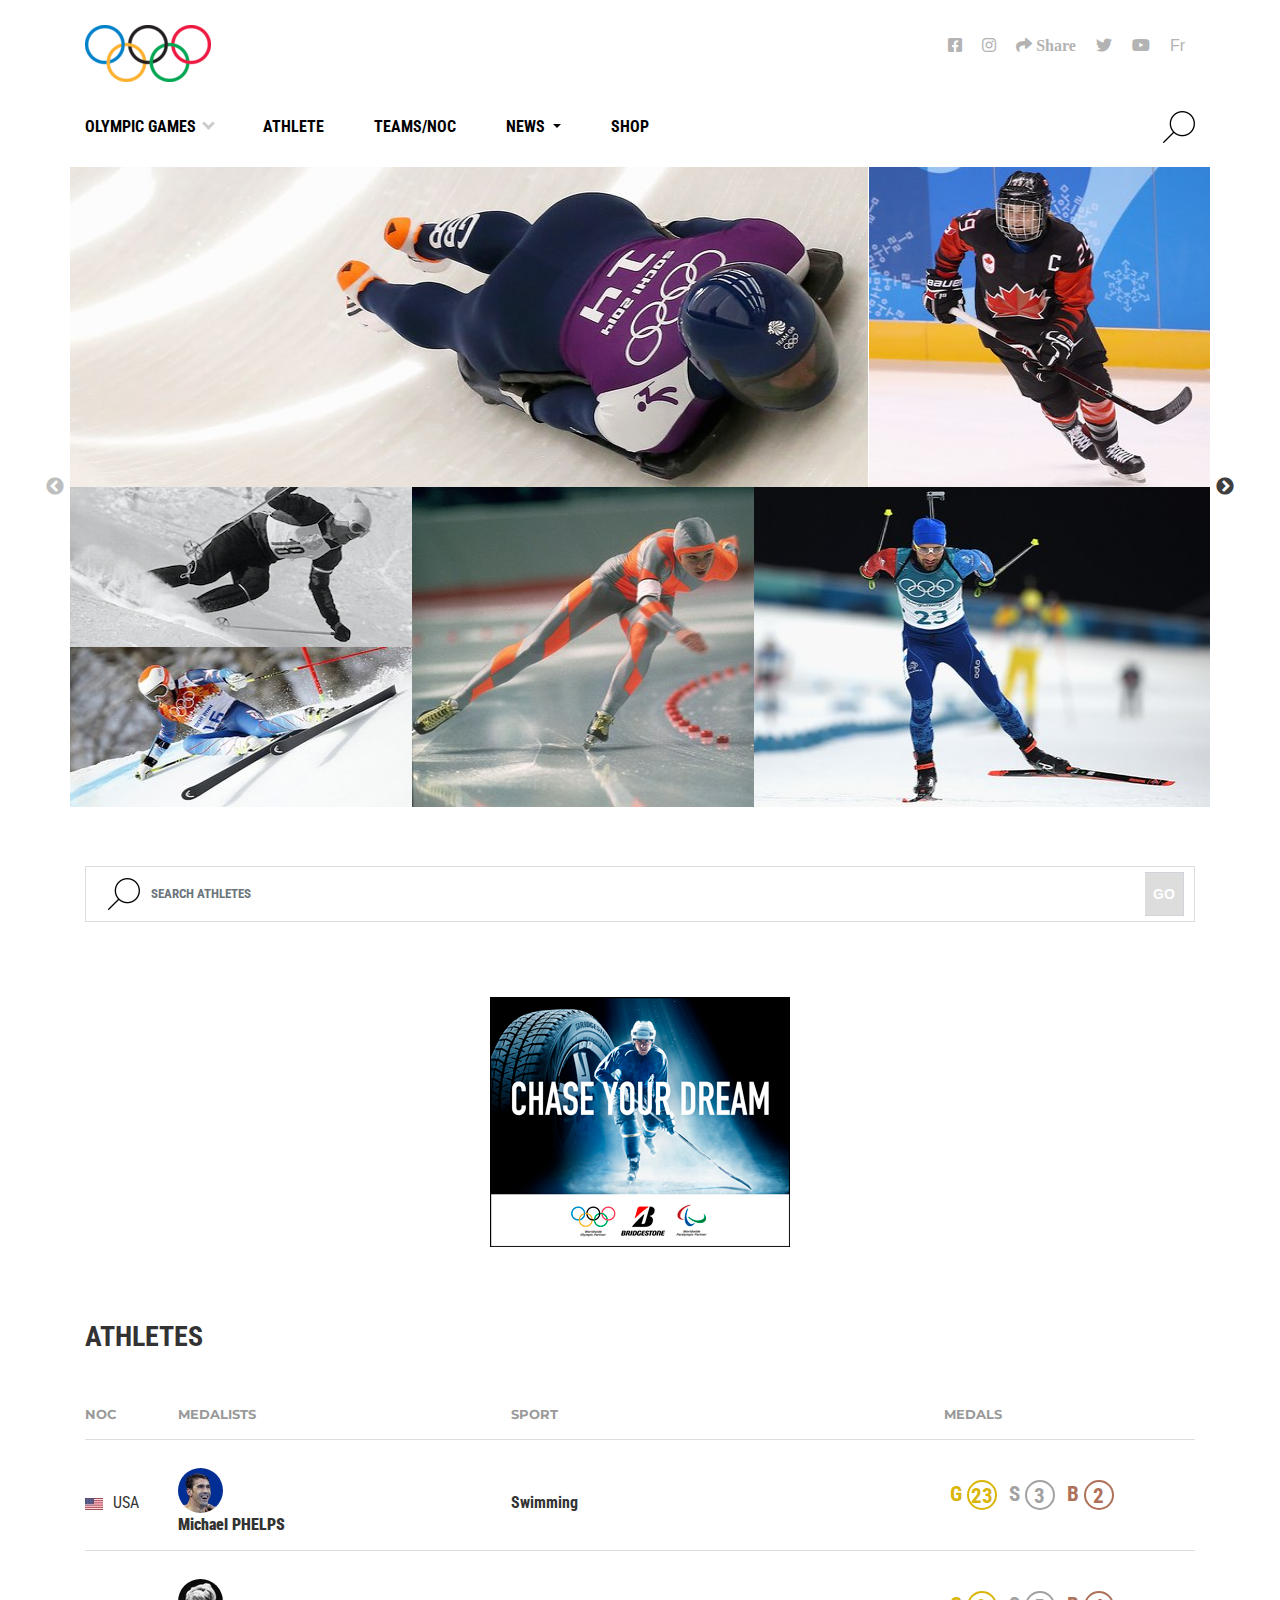
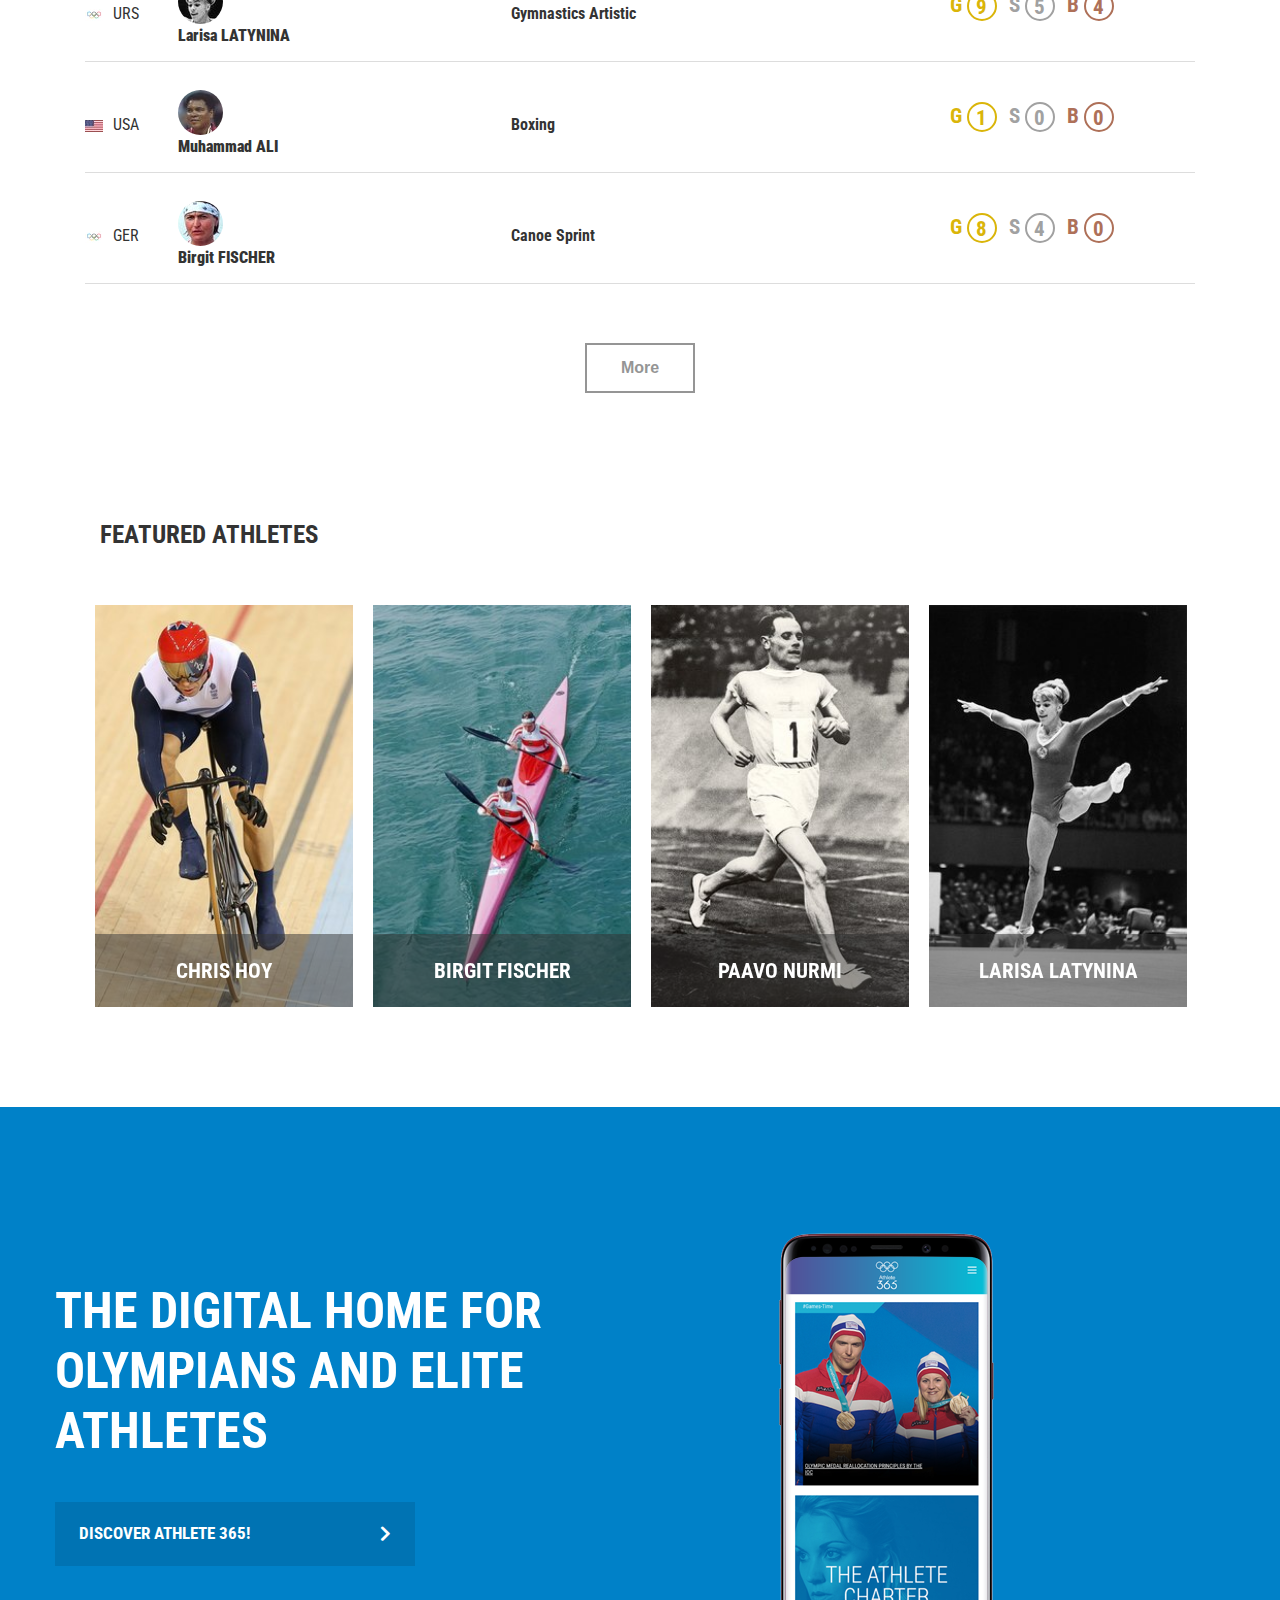
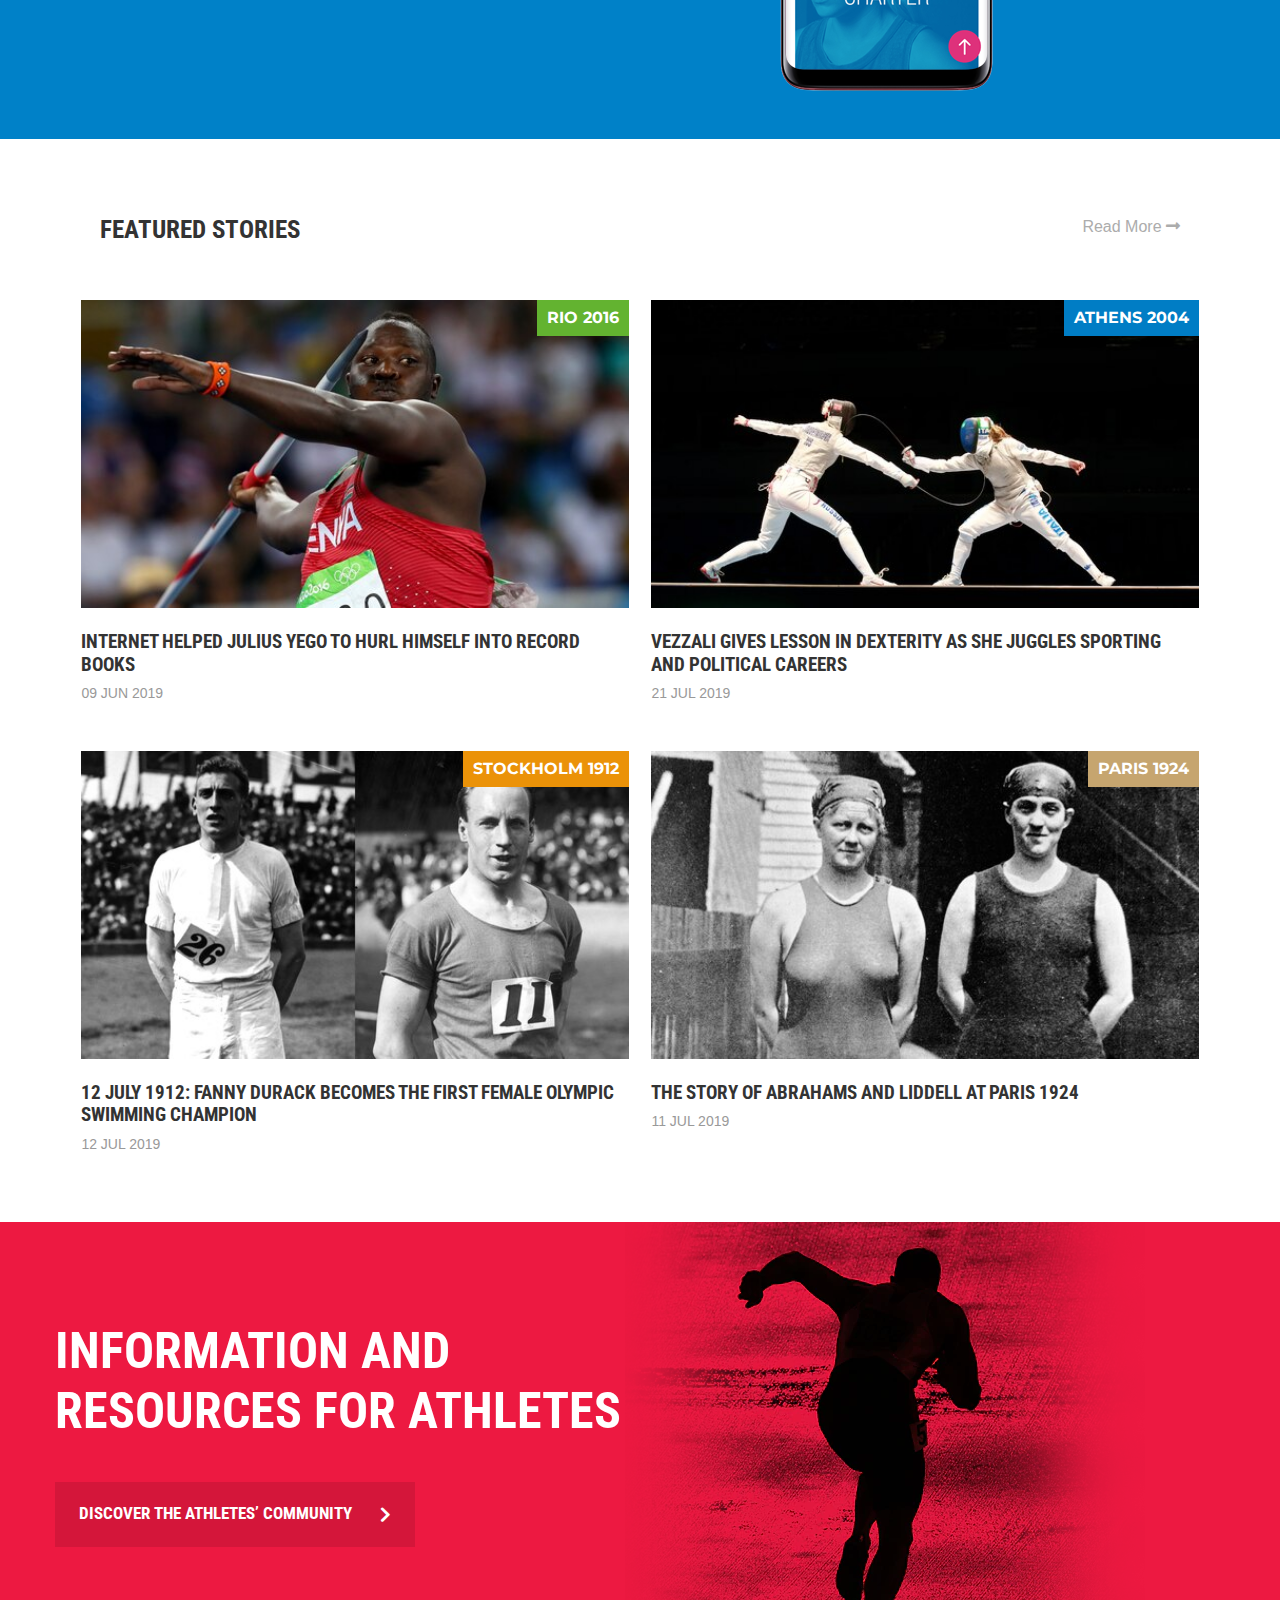
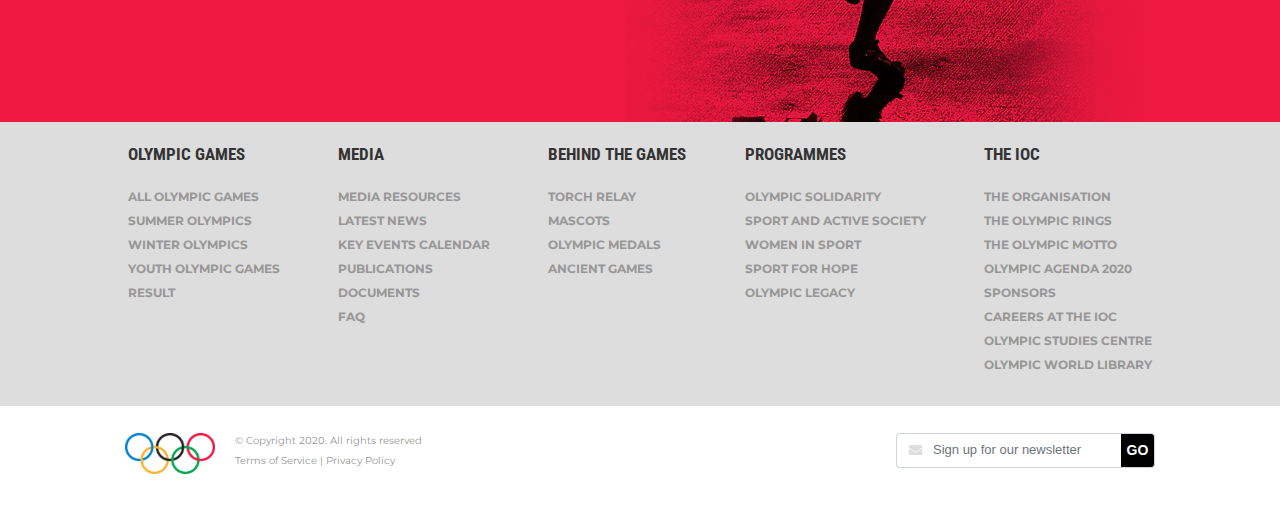
==== commit a61cf682: "membuat detail-news dan membuat responsive tampilan athletes & detail-team" ====
--- a/athletes.html
+++ b/athletes.html
@@ -10,6 +10,7 @@
 
     <link rel="stylesheet" href="assets/css/style.css">
     <link rel="stylesheet" href="assets/css/reset.css">
+    <link rel="stylesheet" href="assets/css/usefull.css">
     <!-- Bootstrap -->
     <link rel="stylesheet" href="assets/css/bootstrap.min.css">
     <!-- FontAwesome -->
@@ -600,7 +601,15 @@
                                 <div class="col2">
                                     <a href="#">
                                         <img class="avatar" src="assets/images/list-athlete-1.jpg" alt="List Athlete 1">
-                                        <strong class="name">Michael PHELPS</strong>
+                                        <div class="area">
+                                            <strong class="name">Michael PHELPS</strong>
+                                            <div class="profile-row">
+                                                <div class="flag-image">
+                                                    <div class="flag18 usa"></div>
+                                                </div>
+                                                <span>USA</span>
+                                            </div>
+                                        </div>
                                     </a>
                                 </div>
 
@@ -641,7 +650,15 @@
                                 <div class="col2">
                                     <a href="#">
                                         <img class="avatar" src="assets/images/list-athlete-2.jpg" alt="List Athlete 1">
-                                        <strong class="name">Larisa LATYNINA</strong>
+                                        <div class="area">
+                                            <strong class="name">Larisa LATYNINA</strong>
+                                            <div class="profile-row">
+                                                <div class="flag-image">
+                                                    <div class="flag18 urs"></div>
+                                                </div>
+                                                <span>URS</span>
+                                            </div>
+                                        </div>
                                     </a>
                                 </div>
 
@@ -682,7 +699,15 @@
                                 <div class="col2">
                                     <a href="#">
                                         <img class="avatar" src="assets/images/list-athlete-3.jpg" alt="List Athlete 1">
-                                        <strong class="name">Muhammad ALI</strong>
+                                        <div class="area">
+                                            <strong class="name">Muhammad ALI</strong>
+                                            <div class="profile-row">
+                                                <div class="flag-image">
+                                                    <div class="flag18 usa"></div>
+                                                </div>
+                                                <span>USA</span>
+                                            </div>
+                                        </div>
                                     </a>
                                 </div>
 
@@ -723,7 +748,15 @@
                                 <div class="col2">
                                     <a href="#">
                                         <img class="avatar" src="assets/images/list-athlete-4.jpg" alt="List Athlete 1">
-                                        <strong class="name">Birgit FISCHER</strong>
+                                        <div class="area">
+                                            <strong class="name">Birgit FISCHER</strong>
+                                            <div class="profile-row">
+                                                <div class="flag-image">
+                                                    <div class="flag18 ger"></div>
+                                                </div>
+                                                <span>GER</span>
+                                            </div>
+                                        </div>
                                     </a>
                                 </div>
 
@@ -998,6 +1031,7 @@
                             </li>
                         </ul>
                     </div>
+
                     <div class="links-4">
                         <p>PROGRAMMES</p>
                         <ul>
@@ -1073,6 +1107,229 @@
                                 </a>
                             </li>
                         </ul>
+                    </div>
+                </div>
+            </div>
+        </div>
+
+        <div class="footer-mobile-sm">
+            <div class="container">
+                <div class="row">
+                    <div id="accordion">
+                        <div class="card">
+                            <div class="card-header" id="link-1">
+                                <h5 class="mb-0">
+                                    <button class="btn btn-link collapsed" data-toggle="collapse" data-target="#collapseLink-1" role="button" aria-expanded="false" aria-controls="collapseLink-1">
+                                        Olympic Games
+                                    </a>
+                                </h5>
+                            </div>
+
+                            <div class="collapse" id="collapseLink-1" aria-labelledby="link-1" data-parent="#accordion" >
+                                <div class="card card-body">
+                                    <ul>
+                                        <li>
+                                            <a href="#">All Olympic Games</a>
+                                        </li>
+                                        <li>
+                                            <a href="#">Summer Olympics</a>
+                                        </li>
+                                        <li>
+                                            <a href="#">Winter Olympics</a>
+                                        </li>
+                                        <li>
+                                            <a href="#">Youth Olympic Games</a>
+                                        </li>
+                                        <li>
+                                            <a href="#">Result</a>
+                                        </li>
+                                    </ul>
+                                </div>
+                            </div>
+                        </div>
+
+                        <div class="card">
+                            <div class="card-header" id="link-2">
+                                <h5 class="mb-0">
+                                    <button class="btn btn-link collapsed" data-toggle="collapse" data-target="#collapseLink-2" role="button" aria-expanded="false" aria-controls="collapseLink-2">
+                                        Media
+                                    </a>
+                                </h5>
+                            </div>
+
+                            <div class="collapse" id="collapseLink-2" aria-labelledby="link-2" data-parent="#accordion" >
+                                <div class="card card-body">
+                                    <ul>
+                                        <li>
+                                            <a href="#">
+                                                MEDIA RESOURCES
+                                            </a>
+                                        </li>
+                                        <li>
+                                            <a href="#">
+                                                LATEST NEWS
+                                            </a>
+                                        </li>
+                                        <li>
+                                            <a href="#">
+                                                KEY EVENTS CALENDAR
+                                            </a>
+                                        </li>
+                                        <li>
+                                            <a href="#">
+                                                PUBLICATIONS
+                                            </a>
+                                        </li>
+                                        <li>
+                                            <a href="#">
+                                                DOCUMENTS
+                                            </a>
+                                        </li>
+                                        <li>
+                                            <a href="#">
+                                                FAQ
+                                            </a>
+                                        </li>
+                                    </ul>
+                                </div>
+                            </div>
+                        </div>
+
+                        <div class="card">
+                            <div class="card-header" id="link-3">
+                                <h5 class="mb-0">
+                                    <button class="btn btn-link collapsed" data-toggle="collapse" data-target="#collapseLink-3" role="button" aria-expanded="false" aria-controls="collapseLink-3">
+                                        Behind The Games
+                                    </a>
+                                </h5>
+                            </div>
+
+                            <div class="collapse" id="collapseLink-3" aria-labelledby="link-3" data-parent="#accordion" >
+                                <div class="card card-body">
+                                    <ul>
+                                        <li>
+                                            <a href="#">
+                                                TORCH RELAY
+                                            </a>
+                                        </li>
+                                        <li>
+                                            <a href="#">
+                                                MASCOTS
+                                            </a>
+                                        </li>
+                                        <li>
+                                            <a href="#">
+                                                OLYMPIC MEDALS
+                                            </a>
+                                        </li>
+                                        <li>
+                                            <a href="#">
+                                                ANCIENT GAMES
+                                            </a>
+                                        </li>
+                                    </ul>
+                                </div>
+                            </div>
+                        </div>
+
+                        <div class="card">
+                            <div class="card-header" id="link-4">
+                                <h5 class="mb-0">
+                                    <button class="btn btn-link collapsed" data-toggle="collapse" data-target="#collapseLink-4" role="button" aria-expanded="false" aria-controls="collapseLink-4">
+                                        PROGRAMMES
+                                    </a>
+                                </h5>
+                            </div>
+
+                            <div class="collapse" id="collapseLink-4" aria-labelledby="link-4" data-parent="#accordion" >
+                                <div class="card card-body">
+                                    <ul>
+                                        <li>
+                                            <a href="#">
+                                                OLYMPIC SOLIDARITY
+                                            </a>
+                                        </li>
+                                        <li>
+                                            <a href="#">
+                                                SPORT AND ACTIVE SOCIETY
+                                            </a>
+                                        </li>
+                                        <li>
+                                            <a href="#">
+                                                WOMEN IN SPORT
+                                            </a>
+                                        </li>
+                                        <li>
+                                            <a href="#">
+                                                SPORT FOR HOPE
+                                            </a>
+                                        </li>
+                                        <li>
+                                            <a href="#">
+                                                OLYMPIC LEGACY
+                                            </a>
+                                        </li>
+                                    </ul>
+                                </div>
+                            </div>
+                        </div>
+
+                        <div class="card">
+                            <div class="card-header" id="link-5">
+                                <h5 class="mb-0">
+                                    <button class="btn btn-link collapsed" data-toggle="collapse" data-target="#collapseLink-5" role="button" aria-expanded="false" aria-controls="collapseLink-5">
+                                        The IOC
+                                    </a>
+                                </h5>
+                            </div>
+
+                            <div class="collapse" id="collapseLink-5" aria-labelledby="link-5" data-parent="#accordion" >
+                                <div class="card card-body">
+                                    <ul>
+                                        <li>
+                                            <a href="#">
+                                                THE ORGANISATION
+                                            </a>
+                                        </li>
+                                        <li>
+                                            <a href="#">
+                                                THE OLYMPIC RINGS
+                                            </a>
+                                        </li>
+                                        <li>
+                                            <a href="#">
+                                                THE OLYMPIC MOTTO
+                                            </a>
+                                        </li>
+                                        <li>
+                                            <a href="#">
+                                                OLYMPIC AGENDA 2020
+                                            </a>
+                                        </li>
+                                        <li>
+                                            <a href="#">
+                                                SPONSORS
+                                            </a>
+                                        </li>
+                                        <li>
+                                            <a href="#">
+                                                CAREERS AT THE IOC
+                                            </a>
+                                        </li>
+                                        <li>
+                                            <a href="#">
+                                                OLYMPIC STUDIES CENTRE
+                                            </a>
+                                        </li>
+                                        <li>
+                                            <a href="#">
+                                                OLYMPIC WORLD LIBRARY
+                                            </a>
+                                        </li>
+                                    </ul>
+                                </div>
+                            </div>
+                        </div>
                     </div>
                 </div>
             </div>
@@ -1147,7 +1404,6 @@
         $(".masonry-slider .slideshow").slick({
             dots: false,
             infinite: false,
-            slidesToShow: 1,
             slidesToScroll: 1
         });
 
@@ -1174,7 +1430,7 @@
                     }
                 },
                 {
-                    breakpoint: 320,
+                    breakpoint: 767,
                     settings : {
                         slidesToShow: 1,
                         slidesToScroll: 1,
--- a/assets/css/style.css
+++ b/assets/css/style.css
@@ -2,17 +2,13 @@
 
     I. Index.html
 
-        Introduction
-        I. Navbar
-        II. Banner Home
-        III. Latest News
-        IV. Olympic Games
-        V. Ads
-        VI. Related Posts
-        VII. Social Wall
-        VIII. Olympic  Channel
-        IX. Follow Us
-        X. Footer
+        I. Banner Home
+        II. Latest News
+        III. Olympic Games
+        IV. Ads
+        V. Social Wall
+        VI. Olympic  Channel
+        VII. Follow Us
 
     II. Athletes.html
 
@@ -36,423 +32,18 @@
         II. id Athlete
         III. Text Content
         IV. Related Posts
-        V. Gallery Athlete
-        VI. Result
-        VII. Related Athlete
+        V. Result
+        VI. Related Athlete
 
     V. Detail-Team.html
+        I. 
+        II. 
+        III.
+        IV. 
+        V. 
+        VI. 
 
 ================================ */
-
-
-/* Introduction */
-
-.mobile-show {
-    display: none;
-}
-
-.mobile-sm {
-    display: none;
-}
-
-.w-70 {
-    width: 70% !important;
-}
-
-.w-49 {
-    width: 49%;
-}
-
-.w-40 {
-    width: 40% !important;
-}
-
-.w-24 {
-    width: 24%;
-}
-
-.flag-image {
-    margin: 3px 10px 0 0;
-    overflow: hidden;
-    position: relative;
-}
-
-.flag-image .flag18 {
-    width: 18px;
-    height: 12px;
-    background: url('../images/flag18x12sprite.webp') no-repeat top left;
-}
-
-.flag-image .flag18.gbr { background-position: 0 -1078px; }
-
-.flag-image .flag18.can { background-position: 0 -532px; }
-
-.flag-image .flag18.aut { background-position: 0 -210px; }
-
-.flag-image .flag18.usa { background-position: 0 -3192px; }
-
-.flag-image .flag18.fra { background-position: 0 -1022px; }
-
-.flag-image .flag18.pol { background-position: 0 -2394px; }
-
-.flag-image .flag18.ita { background-position: 0 -1498px; }
-
-.flag-image .flag18.aus { background-position: 0 -196px; }
-
-.flag-image .flag18.guy { background-position: 0 -1274px; }
-
-.flag-image .flag45 {
-    background: url(../images/flag45x30sprite.webp) no-repeat top left;
-    width: 45px;
-    height: 30px;
-}
-
-.flag-image .flag45.afg {
-    background-position: 0 -32px;
-}
-
-.flag-image .flag90 {
-    width: 90px;
-    height: 60px;
-    background: url('../images/flag90x60sprite.webp') no-repeat top left;
-    margin: 0 auto;
-}
-
-.flag-image .flag90.afg{ background-position: 0 -62px;  }
-.flag-image .flag90.aho{ background-position: 0 -124px;  }
-.flag-image .flag90.ala{ background-position: 0 -186px;  }
-.flag-image .flag90.alb{ background-position: 0 -248px;  }
-.flag-image .flag90.alg{ background-position: 0 -310px;  }
-.flag-image .flag90.and{ background-position: 0 -372px;  }
-.flag-image .flag90.ang{ background-position: 0 -434px;  }
-.flag-image .flag90.ant{ background-position: 0 -496px;  }
-.flag-image .flag90.anz{ background-position: 0 -558px;  }
-.flag-image .flag90.arg{ background-position: 0 -620px;  }
-.flag-image .flag90.arm{ background-position: 0 -682px;  }
-.flag-image .flag90.aru{ background-position: 0 -744px;  }
-.flag-image .flag90.asa{ background-position: 0 -806px;  }
-.flag-image .flag90.aus{ background-position: 0 -868px;  }
-.flag-image .flag90.aut{ background-position: 0 -930px;  }
-.flag-image .flag90.aze{ background-position: 0 -992px;  }
-.flag-image .flag90.bah{ background-position: 0 -1054px;  }
-.flag-image .flag90.brn{ background-position: 0 -2046px; }
-.flag-image .flag90.ban{ background-position: 0 -1116px;  }
-.flag-image .flag90.bar{ background-position: 0 -1178px;  }
-.flag-image .flag90.bdi{ background-position: 0 -1240px;  }
-.flag-image .flag90.bel{ background-position: 0 -1302px;  }
-
-.games35 {
-    background: url(../images/games35x35sprite.webp) no-repeat top left;
-    width: 35px;
-    height: 35px;
-}
-
-.games35.games1960-1 {
-    background-position: 0 -814px;
-}
-
-/* Navbar */
-
-.mega-header .header-top {
-    margin: 20px auto;
-}
-
-.mega-header .header-top .container .row {
-    justify-content: space-between;
-    align-items: center;
-    margin: 0 auto;
-}
-
-.mega-header .header-top .container .row .social-links ul {
-    display: flex;
-}
-
-.mega-header .header-top .container .row .social-links ul li {
-    margin: auto 10px;
-}
-
-.mega-header .header-top .container .row .social-links ul li a {
-    color: #b3b3b3;
-    transition: .3s ease-in-out;
-}
-
-.mega-header .header-top .container .row .social-links ul li a:hover {
-    color: #000000;
-    transition: .3s ease-in-out;
-    text-decoration: none;
-}
-
-.mega-header .header-main {
-    width: 100%;
-}
-
-.mega-header .header-main.scrollUp {
-    top: 0;
-    width: 100%;
-    position: fixed;
-    background-color: #fff;
-    z-index: 3;
-    box-shadow: 1px 2px 5px #ddd;
-    padding: 20px 0;
-}
-
-.mega-header .header-main .container .row {
-    margin: 0 auto;
-}
-
-.mega-header .header-main .container .row .collapse {
-    display: flex;
-    justify-content: space-between;
-}
-
-.mega-header .header-main .container .row .collapse .navbar-nav {
-    flex-direction: row;
-}
-
-.mega-header .header-main .container .row .collapse .navbar-nav li {
-    margin-left: 25px;
-    margin-right: 25px;
-}
-
-.mega-header .header-main .container .row .collapse .navbar-nav li:first-child {
-    margin-left: 0;
-}
-
-.mega-header .header-main .container .row .collapse .navbar-nav li:last-child {
-    margin-right: 0;
-}
-
-.mega-header .header-main .container .row .collapse .navbar-nav li a {
-    text-transform: uppercase;
-    font-weight: bold;
-    color: #000000;
-    font-family: 'Roboto Condensed', sans-serif;
-}
-
-.mega-header .header-main .container .row .collapse .navbar-nav li.drop-down .mega-menu {
-    position: absolute;
-    width: 100%;
-    padding: 15px;
-    display: none;
-    transition-duration: 0.9s;
-}
-
-.mega-header .header-main .container .row .collapse .navbar-nav li.drop-down .mega-menu.display-on {
-    display: block;
-    transition-duration: 0.9s;
-    background-color: #fff;
-    z-index: 1000;
-}
-
-.mega-header .header-main .container .row .collapse .navbar-nav li.drop-down .mega-menu .filter-button-group {
-    display: flex;
-    flex-direction: row-reverse;
-    justify-content: center;
-}
-
-.mega-header .header-main .container .row .collapse .navbar-nav li.drop-down .mega-menu .filter-button-group .button {
-    background-color: transparent;
-    color: #b3b3b3;
-    margin-left: 15px;
-    margin-right: 15px;
-    cursor: pointer;
-    font-size: 14px;
-}
-
-.mega-header .header-main .container .row .collapse .navbar-nav li.drop-down .mega-menu .filter-button-group .button.active {
-    color: #000000;
-}
-
-.mega-header .header-main .container .row .collapse .navbar-nav li.drop-down .mega-menu .grid {
-    width: 100%;
-    margin: 40px 15px;
-}
-
-.mega-header .header-main .container .row .collapse .navbar-nav li.drop-down .mega-menu .grid .element-item {
-    display: none;
-}
-
-.mega-header .header-main .container .row .collapse .navbar-nav li.drop-down .mega-menu .grid .element-item.show {
-    display: block !important;
-}
-
-.mega-header .header-main .container .row .collapse .navbar-nav li.drop-down .mega-menu .grid .element-item .list:before,
-.mega-header .header-main .container .row .collapse .navbar-nav li.drop-down .mega-menu .grid .element-item .list:after {
-    content:"";
-    display:table;
-    clear:both;
-}
-
-.mega-header .header-main .container .row .collapse .navbar-nav li.drop-down .mega-menu .grid .element-item .list {
-    float: left;
-    position: relative;
-    width: 16.67%;
-}
-
-.mega-header .header-main .container .row .collapse .navbar-nav li.drop-down .mega-menu .grid .element-item .list .summergames a:hover {
-    text-decoration: none;
-}
-
-.mega-header .header-main .container .row .collapse .navbar-nav li.drop-down .mega-menu .grid .element-item .list .summergames .image {
-    display: inline-block;
-    vertical-align: middle;
-    margin: 0 10px 0 0;
-}
-
-.mega-header .header-main .container .row .collapse .navbar-nav li.drop-down .mega-menu .grid .element-item .list .summergames .image .games35 {
-    background: url('../images/games35x35sprite.webp') no-repeat top left;
-    width: 35px;
-    height: 35px;
-}
-
-.mega-header .header-main .container .row .collapse .navbar-nav li.drop-down .mega-menu .grid .element-item .list .summergames .image .games35.losangles2028 {
-    background-position: 0 -2072px;
-}
-
-.mega-header .header-main .container .row .collapse .navbar-nav li.drop-down .mega-menu .grid .element-item .list .summergames .image .games35.beijing2008{
-    background-position: 0 -1702px;
-}
-
-.mega-header .header-main .container .row .collapse .navbar-nav li.drop-down .mega-menu .grid .element-item .list .summergames .image .games35.seoul1988 {
-    background-position: 0 -1332px;
-}
-
-.mega-header .header-main .container .row .collapse .navbar-nav li.drop-down .mega-menu .grid .element-item .list .summergames .image .games35.mexico1968 {
-    background-position: 0 -962px;
-}
-
-.mega-header .header-main .container .row .collapse .navbar-nav li.drop-down .mega-menu .grid .element-item .list .summergames .image .games35.london1948 {
-    background-position: 0 -592px;
-}
-
-.mega-header .header-main .container .row .collapse .navbar-nav li.drop-down .mega-menu .grid .element-item .list .summergames .name {
-    display: inline-block;
-    vertical-align: middle;
-    font-size: 12px;
-    line-height: 15px;
-}
-
-/* The dots/bullets/indicators */
-.mega-header .header-main .container .row .collapse .navbar-nav li.drop-down .dot {
-    cursor: pointer;
-    height: 15px;
-    width: 15px;
-    margin: 0 2px;
-    background-color: #bbb;
-    border-radius: 50%;
-    display: inline-block;
-    transition: background-color 0.6s ease;
-}
-  
-.mega-header .header-main .container .row .collapse .navbar-nav li.drop-down .dot:hover {
-    background-color: #717171;
-}
-
-.mega-header .header-main .container .row .collapse .navbar-nav li.drop-down a.nav-link::after {
-    display: inline-block;
-    width: 0;
-    height: 0;
-    margin-left: .255em;
-    vertical-align: .255em;
-    content: "";
-    border-top: 0;
-    border-right: 3px solid #ccc;
-    border-bottom: 3px solid #ccc;
-    border-left: 0;
-    padding: 3px;
-    transform: rotate(45deg);
-    -webkit-transform: rotate(45deg);
-}
-
-.mega-header .header-main .container .row .collapse .search {
-    transform: scaleX(-1);
-    -webkit-transform: scaleX(-1);
-}
-
-.animated {
-    -webkit-animation-duration: 1s;
-    animation-duration: 1s;
-    -webkit-animation-fill-mode: both;
-    animation-fill-mode: both;
-}
-
-.fadeIn {
-    -webkit-animation-name: fadeIn;
-    animation-name: fadeIn;
-}
-
-.header-mobile {
-    display: none;
-}
-
-.mega-header .header-mobile .navbar-collapse .navbar-nav {
-    text-align: center;
-    text-transform: uppercase;
-    font: 700 1.286em/1.056em 'Roboto Condensed',sans-serif;
-}
-
-.mega-header .header-mobile .navbar-collapse .navbar-nav .nav-item {
-    border-top: 1px solid #e6e6e6;
-}
-
-.mega-header .header-mobile .navbar-collapse .navbar-nav .nav-item a {
-    padding: 16px 10px 17px;
-    text-decoration: none;
-    color: #4d4d4d;
-}
-
-.mega-header .header-main .search-box {
-    position: fixed;
-    width: 100%;
-    z-index: 3;
-    display: none;
-    top: 150px;
-    left: 0;
-}
-
-.mega-header .header-main.scrollUp .search-box.display-on {
-    top: 80px;
-}
-
-.mega-header .search-box.display-on {
-    display: block;
-}
-
-.mega-header .search-box .input-group {
-    padding: 5px 10px;
-    border: 1px solid #ddd;
-    background-color: #fff;
-}
-
-.mega-header .search-box .form-control {
-    border: 0;
-    font-size: 13px;
-    padding-left: 0;
-    text-transform: uppercase;
-    font-weight: bold;
-    font-family: 'Roboto Condensed', sans-serif;
-}
-
-.mega-header .search-box .form-control:focus {
-    border-color: #ced4da;
-    box-shadow: 0 0 0 0 transparent;
-}
-
-.mega-header .search-box .input-group-append .input-group-text {
-    background-color: #ddd;
-    color: #fff;
-    width: 40px;
-    height: 44px;
-    font-size: 14px;
-    padding: 0;
-    text-align: center;
-    justify-content: center;
-    font-weight: bold;
-    font-family: 'Roboto-condensed', sans-serif;
-    border-radius: 0;
-    cursor: pointer;
-}
-
 
 /* Banner Home */
 .banner-home {
@@ -556,31 +147,6 @@
     padding-bottom: 30px;
 }
 
-.latest-news .heading {
-    padding: 0 15px;
-    display: flex;
-    justify-content: space-between;
-    margin: 0 0 55px;
-}
-
-.latest-news .heading h2 {
-    color: #333333;
-    text-transform: uppercase;
-    margin: 0;
-    font-size: 25px;
-    font-weight: bold;
-    font-family: 'Roboto Condensed', sans-serif;
-}
-
-.latest-news .heading a.links {
-    color: #acacac;
-}
-
-.latest-news .heading a.links:hover {
-    color: #606060;
-    text-decoration: none;
-}
-
 .latest-news .carousel div article {
     position: relative;
 }
@@ -659,15 +225,6 @@
     padding-top: 30px;
     padding-bottom: 50px;
     overflow: hidden;
-}
-
-.olympic-games .heading h2 {
-    color: #333333;
-    text-transform: uppercase;
-    margin: 20px 0;
-    font-size: 25px;
-    font-weight: bold;
-    font-family: 'Roboto Condensed', sans-serif;
 }
 
 .olympic-games .carousel-list-2 {
@@ -725,135 +282,7 @@
     text-align: center;
 }
 
-/* Related Posts */
-
-.related-posts {
-    margin-bottom: 70px;
-}
-
-.related-posts .heading {
-    padding: 0 15px;
-    display: flex;
-    justify-content: space-between;
-    margin: 0 0 55px;
-}
-
-.related-posts .heading h2 {
-    color: #333333;
-    text-transform: uppercase;
-    margin: 0;
-    font-size: 25px;
-    font-weight: bold;
-    font-family: 'Roboto Condensed', sans-serif;
-}
-
-.related-posts .heading a.links {
-    color: #acacac;
-}
-
-.related-posts .heading a.links:hover {
-    color: #606060;
-    text-decoration: none;
-}
-
-.related-posts .box-area .row {
-    justify-content: space-around;
-}
-
-.related-posts .box-area .row .box {
-    width: 48%;
-    position: relative;
-}
-
-.related-posts .box-area .row .box .image {
-    margin: 0 0 23px;
-}
-
-.related-posts .box-area .row .box .image img {
-    width: 100%;
-}
-
-.related-posts .box-area .row .box .news-topic-label {
-    position: absolute;
-    top: 0;
-    right: 0;
-    background: #999;
-    color: #fff;
-    text-transform: uppercase;
-    font-size: 16px;
-    font-family: 'Montserrat', sans-serif;
-    padding: 6px 10px;
-    margin: 0 0 23px;
-    vertical-align: top;
-    font-weight: 700;
-}
-
-.related-posts .box-area .row .box .news-topic-label.innsburck1976,
-.related-posts .box-area .row .box .news-topic-label.innsburck1964,
-.related-posts .box-area .row .box .news-topic-label.tokyo2020 {
-    background-color: #ed1d24;
-}
-
-.related-posts .box-area .row .box .news-topic-label.rio2016 {
-    background-color: #63b330 !important;
-}
-
-.related-posts .box-area .row .box .news-topic-label.athens2004 {
-    background-color: #007dc5 !important;
-}
-
-.related-posts .box-area .row .box .news-topic-label.stockholm1912 {
-    background-color: #eb9208 !important;
-}
-
-.related-posts .box-area .row .box .news-topic-label.paris1924 {
-    background-color: #c6a56f !important;
-}
-
-.related-posts .box-area .row .box h2 {
-    margin: 0 0 9px;
-    color: #333;
-    text-transform: uppercase;
-    font-family: 'Roboto Condensed',sans-serif;
-    font-size: 15px;
-}
-
-.related-posts .box-area .row .box h2 a {
-    color: #333;
-    font-size: 19px;
-    font-weight: bold;
-}
-
-.related-posts .box-area .row .box h2 a:hover {
-    text-decoration: none;
-    color: #0081c8;
-}
-
-.related-posts .box-area .row .box span.time {
-    display: block;
-    color: #999;
-    line-height: 1.143em;
-    text-transform: uppercase;
-    font-weight: 500;
-    font-size: 14px;
-}
-
 /* Social Wall */
-.social-wall .heading {
-    padding: 0 15px;
-    display: flex;
-    justify-content: space-between;
-    margin: 0 0 55px;
-}
-
-.social-wall .heading h2 {
-    color: #333333;
-    text-transform: uppercase;
-    margin: 0;
-    font-size: 25px;
-    font-weight: bold;
-    font-family: 'Roboto Condensed', sans-serif;
-}
 
 .social-wall .load-more .btn.btn-danger {
     width: 100%;
@@ -886,22 +315,11 @@
 
 .olympic-channel .heading {
     padding: 40px 0;
-    display: flex;
-    justify-content: space-between;
-    align-items: center;
+    margin: 0 auto;
 }
 
 .olympic-channel .heading img {
     max-width: 60px;
-}
-
-.olympic-channel .heading a.links {
-    color: #606060;
-    text-transform: uppercase;
-}
-
-.olympic-channel .heading a.links:hover {
-    text-decoration: none;
 }
 
 .olympic-channel .cards-area .row {
@@ -1006,169 +424,6 @@
     text-transform: uppercase;
     color: #fff;
     width: 210px;
-}
-
-/* Footer */
-.footer .footer-top {
-    background: #ddd;
-    padding: 20px 0 14px;
-}
-
-.footer .footer-top .row {
-    justify-content: space-evenly;
-}
-
-.footer .footer-top .row div p {
-    display: block;
-    color: #333;
-    font-size: 17px;
-    font-weight: bold;
-    font-family: 'Roboto Condensed', sans-serif;
-    text-transform: uppercase;
-}
-
-.footer .footer-top .row div ul li a {
-    font-family: 'Montserrat', sans-serif;
-    font-weight: bold;
-    font-size: 12px;
-    line-height: 15px;
-    color: #979797;
-    text-transform: uppercase;
-}
-
-.footer .footer-top .row div ul li a:hover {
-    text-decoration: none;
-}
-
-.footer .footer-mobile-sm {
-    display: none;
-}
-
-.footer .footer-mobile-sm .container .row {
-    margin: 0 auto;
-}
-
-.footer .footer-mobile-sm .container .row #accordion {
-    width: 100%;
-    position: relative;
-}
-
-.footer .footer-mobile-sm .container .row #accordion::after {
-    content: "";
-    border-bottom: 1px solid #e6e6e6;
-    width: 100%;
-    height: 1px;
-    position: absolute;
-}
-
-.footer .footer-mobile-sm .container .row #accordion .card {
-    background-color: transparent;
-    border: 0;
-}
-
-.footer .footer-mobile-sm .container .row #accordion .card .card-header {
-    background-color: transparent;
-    border: 0;
-    border-top: 1px solid #e6e6e6;
-    border-radius: 0;
-}
-
-.footer .footer-mobile-sm .container .row #accordion .card .card-header .btn.btn-link {
-    width: 100%;
-    text-align: left;
-    color: #000000;
-    text-transform: uppercase;
-    font-family: 'Roboto Condensed', sans-serif;
-    font-weight: 700;
-    text-decoration: none;
-    padding-left: 0;
-    position: relative;
-}
-
-.footer .footer-mobile-sm .container .row #accordion .card .card-header .btn.btn-link.collapsed::after {
-    content: "+";
-}
-
-.footer .footer-mobile-sm .container .row #accordion .card .card-header .btn.btn-link::after {
-    content: "-";
-    position: absolute;
-    right: 0;
-    font-family: 'Roboto Condensed', sans-serif;
-}
-
-.footer .footer-mobile-sm .container .row #accordion .card .card-body ul li a {
-    font-family: 'Montserrat', sans-serif;
-    font-weight: bold;
-    font-size: 12px;
-    line-height: 15px;
-    color: #979797;
-    text-transform: uppercase;
-}
-
-.footer .footer-bottom {
-    padding : 27px 15px 32px;    
-    max-width: 1090px;
-    margin: 0 auto;
-}
-
-.footer .footer-bottom .container .row {
-    justify-content: space-between;
-    margin: 0 auto;
-}
-
-.footer .footer-bottom .container .row .footer-left {
-    display: flex;
-}
-
-.footer .footer-bottom .container .row .footer-left .logo-footer img {
-    width: 90px;
-    height: 41px;
-}
-
-.footer .footer-bottom .container .row .footer-left .copyright p {
-    font-size: 10px;
-    line-height: 15px;
-    color: #979797;
-    font-family: 'Montserrat', sans-serif;
-    margin-left: 20px;
-    margin-bottom: 5px;
-}
-
-.footer .footer-bottom .container .row .footer-left .copyright p a {
-    color: #979797;
-}
-
-.footer .footer-bottom .container .row .footer-right .newsletter .input-group-prepend .input-group-text {
-    background-color: transparent;
-    border-right: 0;
-    color: #ddd;
-    font-size: 13px;
-}
-
-.footer .footer-bottom .container .row .footer-right .newsletter .form-control {
-    border-left: 0;
-    border-right: 0;
-    font-size: 13px;
-    padding-left: 0;
-}
-
-.footer .footer-bottom .container .row .footer-right .newsletter .form-control:focus {
-    border-color: #ced4da;
-    box-shadow: 0 0 0 0 transparent;
-}
-
-.footer .footer-bottom .container .row .footer-right .newsletter .input-group-append .input-group-text {
-    background-color: #000;
-    color: #fff;
-    width: 35px;
-    height: 35px;
-    font-size: 14px;
-    padding: 0;
-    text-align: center;
-    justify-content: center;
-    font-weight: bold;
-    font-family: 'Roboto-condensed', sans-serif;
-    cursor: pointer;
 }
 
 /* Athletes.html */
@@ -1300,125 +555,6 @@
 
 /* List Athletes */
 
-.athletes .result .heading {
-    margin-bottom: 55px;
-}
-
-.athletes .result .heading h2 {
-    color: #333;
-    text-transform: uppercase;
-    margin: 0;
-    font-size: 28px;
-    font-family: 'Roboto Condensed', sans-serif;
-    line-height: 30px;
-    font-weight: bold;
-}
-
-.athletes .result .table {
-    margin-bottom: 59px;
-}
-
-.athletes .result .table .table-heading {
-    border-bottom: 1px solid #ddd;
-    font-size: 13px;
-    line-height: 15px;
-    color: #999999;
-    font-family: 'Montserrat', sans-serif;
-    font-weight: bold;
-    text-transform: uppercase;
-    display: flex;
-    padding-bottom: 17px;
-}
-
-.athletes .result .table .col1 {
-    width: 93px;
-}
-
-.athletes .result .table .col2 {
-    width: 30%;
-}
-
-.athletes .result .table .col3 {
-    width: 39%;
-}
-
-.athletes .result .table .col4 {
-    width: 190px;
-}
-
-.athletes .result .table .list-result .list {
-    display: flex;
-    flex-wrap: wrap;
-    align-items: center;
-}
-
-.athletes .result .table .list-result .list > div {
-    padding: 28px 0 13px;
-}
-
-.athletes .result .table .list-result .list a {
-    color: #333;
-    text-decoration: none;
-    font-weight: 700;
-    font-family: 'Roboto Condensed', sans-serif;
-}
-
-.athletes .result .table .list-result .list .col1 a {
-    font-weight: normal;
-}
-
-.athletes .result .table .list-result .list .col1 .profile-row {
-    display: flex;
-}
-
-.athletes .result .table .list-result .list .col2 img {
-    border-radius: 50%;
-    width: 45px;
-    margin: 0 10px 0 0;
-}
-
-.athletes .result .table .list-result .list .col4 .medal-area {
-    margin: 0 0 6px;
-    padding: 0;
-    overflow: hidden;
-    font: 700 1.336em/1.07em 'Roboto Condensed',Arial,Helvetica,sans-serif;
-    color: #dab509;
-    display: flex;
-}
-
-.athletes .result .table .list-result .list .col4 .medal-area .medal {
-    margin: 0 6px 10px;
-    display: flex;
-    align-items: center;
-}
-
-.athletes .result .table .list-result .list .col4 .medal-area .num {
-    font: 700 1em/1em 'Roboto Condensed',Arial,Helvetica,sans-serif;
-    margin-left: 5px;
-}
-
-.athletes .result .table .list-result .list .col4 .medal-area .medal .num {
-    display: inline-block;
-    vertical-align: middle;
-    border-radius: 30px;
-    width: 30px;
-    height: 30px;
-    padding: 3px 0 0;
-    border: 2px solid #dab509;
-    text-align: center;
-    color: #dab509;
-}
-
-.athletes .result .table .list-result .list .col4 .medal-area .medal.silver span {
-    color: #a1a1a1;
-    border-color: #a1a1a1;
-}
-
-.athletes .result .table .list-result .list .col4 .medal-area .medal.bronze span {
-    color: #ae7058;
-    border-color: #ae7058;
-}
-
 /* Load More */
 
 .load-more {
@@ -1447,22 +583,6 @@
 
 .featured-athletes {
     padding: 69px 0 100px;
-}
-
-.featured-athletes .heading {
-    padding: 0 15px;
-    display: flex;
-    justify-content: space-between;
-    margin: 0 0 55px;
-}
-
-.featured-athletes .heading h2 {
-    color: #333333;
-    text-transform: uppercase;
-    margin: 0;
-    font-size: 25px;
-    font-weight: bold;
-    font-family: 'Roboto Condensed', sans-serif;
 }
 
 .featured-athletes .carousel-athletes a {
@@ -1782,6 +902,10 @@
     background-position: center;
 }
 
+.detail-athlete .profile-athlete .bg-image img {
+    display:none;
+}
+
 .detail-athlete .profile-athlete .container .profile-box {
     background: #fff;
     min-width: 300px;
@@ -1858,12 +982,12 @@
     margin-left: 7px;
 }
 
-.detail-athlete .profile-athlete .container .profile-box .text-box .medal-box div.medal-silver span {
+.detail-athlete .profile-athlete .container .profile-box .text-box .medal-box .medal.silver span {
     color: #a1a1a1;
     border-color: #a1a1a1;
 }
 
-.detail-athlete .profile-athlete .container .profile-box .text-box .medal-box div.medal-bronze span {
+.detail-athlete .profile-athlete .container .profile-box .text-box .medal-box .medal.bronze span {
     color: #ae7058;
     border-color: #ae7058;
 }
@@ -1997,86 +1121,10 @@
     width: 33%;
 }
 
-
-/* Gallery Athlete */
-
-.lightbox {
-    text-align: center;
-    margin: 50px auto;
-}
-
-.lightbox .heading {
-    padding: 0 15px;
-    display: flex;
-    justify-content: space-between;
-    margin: 0 0 55px;
-}
-
-.lightbox .heading h2 {
-    color: #333333;
-    text-transform: uppercase;
-    margin: 0;
-    font-size: 25px;
-    font-weight: bold;
-    font-family: 'Roboto Condensed', sans-serif;
-}
-
-.lightbox .gallery-area .lightgallery {
-    margin: 0 auto;
-}
-
-.lightbox .gallery-area .lightgallery li {
-    width: 49%;
-    margin-bottom: 20px;
-    position: relative;
-}
-
-.lightbox .gallery-area .lightgallery li:nth-child(odd) {
-    margin-right: 20px;
-}
-
-.lightbox .gallery-area .lightgallery li img {
-    width: 100%;
-    height: 100%;
-}
-
-.lightbox .gallery-area .lightgallery li .demo-gallery-poster {
-    position: absolute;
-    top: 0;
-    left: 0;
-    width: 100%;
-    height: 100%;
-}
-
-.lightbox .gallery-area .lightgallery li .demo-gallery-poster img {
-    width: 75px;
-    height: 75px;
-    margin: 0 auto;
-    position: absolute;
-    top: 35%;
-    left: 42%;
-}
-
 /* Result */
 
 .detail-athlete .result {
     margin: 50px auto;
-}
-
-.detail-athlete .result .heading {
-    padding: 0;
-    display: flex;
-    justify-content: space-between;
-    margin: 0 0 55px;
-}
-
-.detail-athlete .result .heading h2 {
-    color: #333333;
-    text-transform: uppercase;
-    margin: 0;
-    font-size: 25px;
-    font-weight: bold;
-    font-family: 'Roboto Condensed', sans-serif;
 }
 
 .detail-athlete .result .table .col1 {
@@ -2098,16 +1146,7 @@
 
 .detail-athlete .result .area {
     display: flex;
-}
-
-.detail-athlete .result .table-heading {
-    font-size: .914em;
-    line-height: 1.172em;
-    font-weight: 700;
-    color: #999;
-    padding: 0 0 17px;
-    text-transform: uppercase;
-    border-bottom: 1px solid #ddd;
+    width: 75%;
 }
 
 .detail-athlete .result .list-result .list {
@@ -2130,55 +1169,17 @@
 
 .detail-athlete .result .list-result .list .area {
     padding: 27px 0;
-}
-
-.detail-athlete .result .list-result .list .area .medal {
-    color: #dab509!important;
-}
-
-.detail-athlete .result .list-result .list .area .medal .num{
-    display: inline-block;
-    vertical-align: middle;
-    border-radius: 30px;
-    width: 30px;
-    height: 30px;
-    padding: 3px 0 0;
-    border: 2px solid #dab509;
-    text-align: center;
-    color: #dab509;
-    font: 1.336em/1.123em;
-    margin: 0 14px 0 0;
+    align-items: center;
+}
+
+.detail-athlete .result .table .list-result .list .medal-area {
+    margin: 0 auto;
 }
 
 /* Related Athlete */
 
 .related-athlete {
     margin: 50px auto;
-}
-
-.related-athlete .heading {
-    padding: 0 15px;
-    display: flex;
-    justify-content: space-between;
-    margin: 0 0 55px;
-}
-
-.related-athlete .heading h2 {
-    color: #333333;
-    text-transform: uppercase;
-    margin: 0;
-    font-size: 25px;
-    font-weight: bold;
-    font-family: 'Roboto Condensed', sans-serif;
-}
-
-.related-athlete .heading a.links {
-    color: #acacac;
-    text-decoration: none;
-}
-
-.related-athlete .heading a.links:hover {
-    color: #606060;
 }
 
 .related-athlete .related-list {
@@ -2271,6 +1272,10 @@
     align-items: center;
 }
 
+.detail-team .about .id-card-box .items-active .item-list .row:last-child {
+    border-top: 0;
+}
+
 .detail-team .about .id-card-box .items-active .item-list .row .label {
     float: left;
     width: 100px;
@@ -2311,8 +1316,12 @@
     margin: 0 auto;
 }
 
+.detail-team .add-text-section .container .wrapper-section a {
+    margin-right: 45px;
+}
+
 .detail-team .add-text-section .container .wrapper-section a img {
-    margin-right: 45px;
+    width: 100%;
 }
 
 .detail-team .add-text-section .container .wrapper-section .text-box {
@@ -2352,4 +1361,252 @@
 .detail-team .add-text-section .container .wrapper-section .text-box .add-btn.green:hover {
     color: #fff;
     background-color: #00a651;
+}
+
+/* Result Team */
+.detail-team .result .table .col1 {
+    width: 30%;
+}
+
+.detail-team .result .table .image {
+    margin-right: 5px;
+}
+
+.detail-team .result .table .list-result .list .medal-area {
+    justify-content: flex-end;
+}
+
+/* Detail News */
+.detail-news nav.breadcrumbs {
+    background-color: #8c0000;
+}
+
+.detail-news nav.breadcrumbs .breadcrumb {
+    background-color: transparent;
+}
+
+.detail-news nav.breadcrumbs .breadcrumb .breadcrumb-item {
+    font-weight: 700;
+    font-family: 'Roboto Condensed', sans-serif;
+    text-transform: uppercase;
+    color: #fff;
+}
+
+.detail-news nav.breadcrumbs .breadcrumb .breadcrumb-item::before {
+    content: " < ";
+    position: absolute;
+    left: 0;
+}
+
+.detail-news nav.breadcrumbs .breadcrumb .breadcrumb-item.active {
+    color: #fff;
+    position: relative;
+    padding-left: 15px;
+}
+
+/* Top Title */
+
+.detail-news .top-title {
+    padding: 30px 0px 0px;
+}
+
+.detail-news .top-title h1 {
+    font: 700 2.3em/1.15em "Roboto Condensed", sans-serif;
+    text-transform: uppercase;
+    color: #333333;
+}
+
+/* Image Box */
+.detail-news .image-box {
+    margin: 30px auto 0;
+    padding: 0 15px;
+}
+
+.detail-news .post-wrapper {
+    position: relative;
+    padding: 0 179px 69px;
+    margin-top: 40px;
+}
+
+.detail-news .post-wrapper .info-col {
+    position: absolute;
+    left: 0;
+    top: 4px;
+    width: 145px;
+    color: #999;
+    font-size: .836em;
+    line-height: 1.795em;
+    font-weight: 700;
+    text-transform: uppercase;
+}
+
+.detail-news .post-wrapper .info-col::before {
+    position: absolute;
+    right: 0;
+    top: 0;
+    height: 100%;
+    background: -moz-linear-gradient(top,#ddd 0,#ddd 67%,#f4f4f4 87%,#fdfdfd 100%);
+    background: -webkit-gradient(linear,left top,left bottom,color-stop(0,#ddd),color-stop(67%,#ddd),color-stop(87%,#f4f4f4),color-stop(100%,#fdfdfd));
+    background: -webkit-linear-gradient(top,#ddd 0,#ddd 67%,#f4f4f4 87%,#fdfdfd 100%);
+    background: -o-linear-gradient(top,#ddd 0,#ddd 67%,#f4f4f4 87%,#fdfdfd 100%);
+    background: -ms-linear-gradient(top,#ddd 0,#ddd 67%,#f4f4f4 87%,#fdfdfd 100%);
+    background: linear-gradient(to bottom,#ddd 0,#ddd 67%,#f4f4f4 87%,#fdfdfd 100%);
+    content: "";
+    width: 1px;
+}
+
+.detail-news .post-wrapper .info-col dl {
+    margin-right: 40px;
+}
+
+.detail-news .post-wrapper .info-col dt {
+    margin: 0 0 9px;
+    line-height: 1.282em;
+}
+
+.detail-news .post-wrapper .info-col dd {
+    margin: 0 0 22px;
+    color: #666;
+    font-family: 'Montserrat', sans-serif;
+    font-size: 12px;
+}
+
+.detail-news .post-wrapper .info-col dd a {
+    color: #666666;
+}
+
+.detail-news .post-wrapper .info-col dd a:hover {
+    color: #007bff;
+}
+
+.detail-news .post-wrapper .social-col {
+    position: absolute;
+    top: 8px;
+    right: 0;
+    font-size: .857em;
+    line-height: 1.25em;
+    color: #fff;
+    text-transform: uppercase;
+    margin: 0 0 3em;
+}
+
+.detail-news .post-wrapper .social-col a {
+    display: block;
+    color: #fff;
+    text-decoration: none;
+    font-weight: 700;
+    padding: 0 5px 0 0;
+    -webkit-transition: background .2s ease-out;
+    -moz-transition: background .2s ease-out;
+    -o-transition: background .2s ease-out;
+    transition: background .2s ease-out;
+}
+
+.detail-news .post-wrapper .social-col .facebook {
+    background-color: #3b5998;
+}
+
+.detail-news .post-wrapper .social-col .facebook:hover {
+    background: #263961;
+}
+
+.detail-news .post-wrapper .social-col a:hover span.fab {
+    color: #0081c8;
+}
+
+.detail-news .post-wrapper .social-col .twitter {
+    background-color: #55acee;
+}
+
+.detail-news .post-wrapper .social-col .twitter:hover {
+    background: #1689e0;
+}
+
+.detail-news .post-wrapper .social-col span.fab {
+    width: 31px;
+    height: 20px;
+    border-right: 1px solid rgba(255,255,255,.2);
+    font-size: 1.333em;
+    line-height: 1.2em;
+    margin: 5px 11px 5px 0;
+    display: inline-block;
+    vertical-align: middle;
+    text-align: center;
+}
+
+.detail-news .post-wrapper .social-col span.txt {
+    display: inline-block;
+    vertical-align: middle;
+    padding-right: 7px;
+}
+
+.detail-news .post-wrapper .post-box {
+    padding-top: 40px;
+    position: relative;
+}
+
+.detail-news .post-wrapper .post-box h5 {
+    text-transform: uppercase;
+    font: 700 1.2em 'Roboto Condensed',Arial,Helvetica,sans-serif;
+    margin: 0 0 .75em;
+}
+
+.detail-news .post-wrapper .post-box p {
+    font-family: 'Montserrat', sans-serif;
+    font-size: 14px;
+    margin: 0 0 28px;
+    line-height: 1.5;
+    letter-spacing: 1px;
+}
+
+.detail-news .post-wrapper .post-box a {
+    text-decoration: underline;
+    color: #000;
+}
+
+.detail-news .post-wrapper .post-box a:hover {
+    color: #0081c8;
+}
+
+.detail-news .post-wrapper .post-box .tags {
+    font-weight: 700;
+    color: #666;
+    font-size: 12px;
+    line-height: 15px;
+    text-transform: uppercase;
+    overflow: hidden;
+    padding: 20px 0 31px;
+}
+
+.detail-news .post-wrapper .post-box .tags span {
+    margin: 0 10px 0 0;
+}
+
+.detail-news .post-wrapper .post-box .tags a {
+    color: #666666;
+    text-decoration: none;
+}
+
+.detail-news .post-wrapper .post-box .tags a:hover {
+    text-decoration: underline;
+}
+
+.detail-news .post-wrapper .post-box .social-col {
+    position: relative;
+}
+
+.detail-news .post-wrapper .post-box .social-col li {
+    display: inline-block;
+}
+
+.detail-news .post-wrapper .post-box .social-col a {
+    display: block;
+    color: #fff;
+    text-decoration: none;
+    font-weight: 700;
+    padding: 0 5px 0 0;
+    -webkit-transition: background .2s ease-out;
+    -moz-transition: background .2s ease-out;
+    -o-transition: background .2s ease-out;
+    transition: background .2s ease-out;
 }--- a/assets/css/usefull.css
+++ b/assets/css/usefull.css
@@ -0,0 +1,881 @@
+/* 
+
+    I. Introduction
+    II. Navbar
+    III. Footer
+    IV. Result
+    V. Related Post
+    VI. Lightbox
+
+
+*/
+
+/* Introduction */
+
+.mobile-show {
+    display: none;
+}
+
+.mobile-sm {
+    display: none;
+}
+
+.w-70 {
+    width: 70% !important;
+}
+
+.w-49 {
+    width: 49%;
+}
+
+.w-40 {
+    width: 40% !important;
+}
+
+.w-24 {
+    width: 24%;
+}
+
+.flag-image {
+    margin: 3px 10px 0 0;
+    overflow: hidden;
+    position: relative;
+}
+
+.flag-image .flag18 {
+    width: 18px;
+    height: 12px;
+    background: url('../images/flag18x12sprite.webp') no-repeat top left;
+}
+
+.flag-image .flag18.gbr { background-position: 0 -1078px; }
+
+.flag-image .flag18.can { background-position: 0 -532px; }
+
+.flag-image .flag18.aut { background-position: 0 -210px; }
+
+.flag-image .flag18.usa { background-position: 0 -3192px; }
+
+.flag-image .flag18.fra { background-position: 0 -1022px; }
+
+.flag-image .flag18.pol { background-position: 0 -2394px; }
+
+.flag-image .flag18.ita { background-position: 0 -1498px; }
+
+.flag-image .flag18.aus { background-position: 0 -196px; }
+
+.flag-image .flag18.guy { background-position: 0 -1274px; }
+
+.flag-image .flag45 {
+    background: url(../images/flag45x30sprite.webp) no-repeat top left;
+    width: 45px;
+    height: 30px;
+}
+
+.flag-image .flag45.afg {
+    background-position: 0 -32px;
+}
+
+.flag-image .flag90 {
+    width: 90px;
+    height: 60px;
+    background: url('../images/flag90x60sprite.webp') no-repeat top left;
+    margin: 0 auto;
+}
+
+.flag-image .flag90.afg{ background-position: 0 -62px;  }
+.flag-image .flag90.aho{ background-position: 0 -124px;  }
+.flag-image .flag90.ala{ background-position: 0 -186px;  }
+.flag-image .flag90.alb{ background-position: 0 -248px;  }
+.flag-image .flag90.alg{ background-position: 0 -310px;  }
+.flag-image .flag90.and{ background-position: 0 -372px;  }
+.flag-image .flag90.ang{ background-position: 0 -434px;  }
+.flag-image .flag90.ant{ background-position: 0 -496px;  }
+.flag-image .flag90.anz{ background-position: 0 -558px;  }
+.flag-image .flag90.arg{ background-position: 0 -620px;  }
+.flag-image .flag90.arm{ background-position: 0 -682px;  }
+.flag-image .flag90.aru{ background-position: 0 -744px;  }
+.flag-image .flag90.asa{ background-position: 0 -806px;  }
+.flag-image .flag90.aus{ background-position: 0 -868px;  }
+.flag-image .flag90.aut{ background-position: 0 -930px;  }
+.flag-image .flag90.aze{ background-position: 0 -992px;  }
+.flag-image .flag90.bah{ background-position: 0 -1054px;  }
+.flag-image .flag90.brn{ background-position: 0 -2046px; }
+.flag-image .flag90.ban{ background-position: 0 -1116px;  }
+.flag-image .flag90.bar{ background-position: 0 -1178px;  }
+.flag-image .flag90.bdi{ background-position: 0 -1240px;  }
+.flag-image .flag90.bel{ background-position: 0 -1302px;  }
+
+.games35 {
+    background: url(../images/games35x35sprite.webp) no-repeat top left;
+    width: 35px;
+    height: 35px;
+}
+
+.games35.games1960-1 {
+    background-position: 0 -814px;
+}
+
+.games35.london2012 {
+    background-position: 0 -1776px;
+}
+
+.games35.beijing2008 {
+    background-position: 0 -1702px;
+}
+
+.heading {
+    padding: 0 15px;
+    display: flex;
+    justify-content: space-between;
+    margin: 0 0 55px;
+}
+
+.heading h2 {
+    color: #333333;
+    text-transform: uppercase;
+    margin: 0;
+    font-size: 25px;
+    font-weight: bold;
+    font-family: 'Roboto Condensed', sans-serif;
+}
+
+.heading a.links {
+    color: #acacac;
+}
+
+.heading a.links:hover {
+    color: #606060;
+    text-decoration: none;
+}
+
+/* Navbar */
+
+.mega-header .header-top {
+    margin: 20px auto;
+}
+
+.mega-header .header-top .container .row {
+    justify-content: space-between;
+    align-items: center;
+    margin: 0 auto;
+}
+
+.mega-header .header-top .container .row .social-links ul {
+    display: flex;
+}
+
+.mega-header .header-top .container .row .social-links ul li {
+    margin: auto 10px;
+}
+
+.mega-header .header-top .container .row .social-links ul li a {
+    color: #b3b3b3;
+    transition: .3s ease-in-out;
+}
+
+.mega-header .header-top .container .row .social-links ul li a:hover {
+    color: #000000;
+    transition: .3s ease-in-out;
+    text-decoration: none;
+}
+
+.mega-header .header-main {
+    width: 100%;
+}
+
+.mega-header .header-main.scrollUp {
+    top: 0;
+    width: 100%;
+    position: fixed;
+    background-color: #fff;
+    z-index: 3;
+    box-shadow: 1px 2px 5px #ddd;
+    padding: 20px 0;
+}
+
+.mega-header .header-main .container .row {
+    margin: 0 auto;
+}
+
+.mega-header .header-main .container .row .collapse {
+    display: flex;
+    justify-content: space-between;
+}
+
+.mega-header .header-main .container .row .collapse .navbar-nav {
+    flex-direction: row;
+}
+
+.mega-header .header-main .container .row .collapse .navbar-nav li {
+    margin-left: 25px;
+    margin-right: 25px;
+}
+
+.mega-header .header-main .container .row .collapse .navbar-nav li:first-child {
+    margin-left: 0;
+}
+
+.mega-header .header-main .container .row .collapse .navbar-nav li:last-child {
+    margin-right: 0;
+}
+
+.mega-header .header-main .container .row .collapse .navbar-nav li a {
+    text-transform: uppercase;
+    font-weight: bold;
+    color: #000000;
+    font-family: 'Roboto Condensed', sans-serif;
+}
+
+.mega-header .header-main .container .row .collapse .navbar-nav li.drop-down .mega-menu {
+    position: absolute;
+    width: 100%;
+    padding: 15px;
+    display: none;
+    transition-duration: 0.9s;
+}
+
+.mega-header .header-main .container .row .collapse .navbar-nav li.drop-down .mega-menu.display-on {
+    display: block;
+    transition-duration: 0.9s;
+    background-color: #fff;
+    z-index: 1000;
+}
+
+.mega-header .header-main .container .row .collapse .navbar-nav li.drop-down .mega-menu .filter-button-group {
+    display: flex;
+    flex-direction: row-reverse;
+    justify-content: center;
+}
+
+.mega-header .header-main .container .row .collapse .navbar-nav li.drop-down .mega-menu .filter-button-group .button {
+    background-color: transparent;
+    color: #b3b3b3;
+    margin-left: 15px;
+    margin-right: 15px;
+    cursor: pointer;
+    font-size: 14px;
+}
+
+.mega-header .header-main .container .row .collapse .navbar-nav li.drop-down .mega-menu .filter-button-group .button.active {
+    color: #000000;
+}
+
+.mega-header .header-main .container .row .collapse .navbar-nav li.drop-down .mega-menu .grid {
+    width: 100%;
+    margin: 40px 15px;
+}
+
+.mega-header .header-main .container .row .collapse .navbar-nav li.drop-down .mega-menu .grid .element-item {
+    display: none;
+}
+
+.mega-header .header-main .container .row .collapse .navbar-nav li.drop-down .mega-menu .grid .element-item.show {
+    display: block !important;
+}
+
+.mega-header .header-main .container .row .collapse .navbar-nav li.drop-down .mega-menu .grid .element-item .list:before,
+.mega-header .header-main .container .row .collapse .navbar-nav li.drop-down .mega-menu .grid .element-item .list:after {
+    content:"";
+    display:table;
+    clear:both;
+}
+
+.mega-header .header-main .container .row .collapse .navbar-nav li.drop-down .mega-menu .grid .element-item .list {
+    float: left;
+    position: relative;
+    width: 16.67%;
+}
+
+.mega-header .header-main .container .row .collapse .navbar-nav li.drop-down .mega-menu .grid .element-item .list .summergames a:hover {
+    text-decoration: none;
+}
+
+.mega-header .header-main .container .row .collapse .navbar-nav li.drop-down .mega-menu .grid .element-item .list .summergames .image {
+    display: inline-block;
+    vertical-align: middle;
+    margin: 0 10px 0 0;
+}
+
+.mega-header .header-main .container .row .collapse .navbar-nav li.drop-down .mega-menu .grid .element-item .list .summergames .image .games35 {
+    background: url('../images/games35x35sprite.webp') no-repeat top left;
+    width: 35px;
+    height: 35px;
+}
+
+.mega-header .header-main .container .row .collapse .navbar-nav li.drop-down .mega-menu .grid .element-item .list .summergames .image .games35.losangles2028 {
+    background-position: 0 -2072px;
+}
+
+.mega-header .header-main .container .row .collapse .navbar-nav li.drop-down .mega-menu .grid .element-item .list .summergames .image .games35.beijing2008{
+    background-position: 0 -1702px;
+}
+
+.mega-header .header-main .container .row .collapse .navbar-nav li.drop-down .mega-menu .grid .element-item .list .summergames .image .games35.seoul1988 {
+    background-position: 0 -1332px;
+}
+
+.mega-header .header-main .container .row .collapse .navbar-nav li.drop-down .mega-menu .grid .element-item .list .summergames .image .games35.mexico1968 {
+    background-position: 0 -962px;
+}
+
+.mega-header .header-main .container .row .collapse .navbar-nav li.drop-down .mega-menu .grid .element-item .list .summergames .image .games35.london1948 {
+    background-position: 0 -592px;
+}
+
+.mega-header .header-main .container .row .collapse .navbar-nav li.drop-down .mega-menu .grid .element-item .list .summergames .name {
+    display: inline-block;
+    vertical-align: middle;
+    font-size: 12px;
+    line-height: 15px;
+}
+
+/* The dots/bullets/indicators */
+.mega-header .header-main .container .row .collapse .navbar-nav li.drop-down .dot {
+    cursor: pointer;
+    height: 15px;
+    width: 15px;
+    margin: 0 2px;
+    background-color: #bbb;
+    border-radius: 50%;
+    display: inline-block;
+    transition: background-color 0.6s ease;
+}
+  
+.mega-header .header-main .container .row .collapse .navbar-nav li.drop-down .dot:hover {
+    background-color: #717171;
+}
+
+.mega-header .header-main .container .row .collapse .navbar-nav li.drop-down a.nav-link::after {
+    display: inline-block;
+    width: 0;
+    height: 0;
+    margin-left: .255em;
+    vertical-align: .255em;
+    content: "";
+    border-top: 0;
+    border-right: 3px solid #ccc;
+    border-bottom: 3px solid #ccc;
+    border-left: 0;
+    padding: 3px;
+    transform: rotate(45deg);
+    -webkit-transform: rotate(45deg);
+}
+
+.mega-header .header-main .container .row .collapse .search {
+    transform: scaleX(-1);
+    -webkit-transform: scaleX(-1);
+}
+
+.animated {
+    -webkit-animation-duration: 1s;
+    animation-duration: 1s;
+    -webkit-animation-fill-mode: both;
+    animation-fill-mode: both;
+}
+
+.fadeIn {
+    -webkit-animation-name: fadeIn;
+    animation-name: fadeIn;
+}
+
+.header-mobile {
+    display: none;
+}
+
+.mega-header .header-mobile .navbar-collapse .navbar-nav {
+    text-align: center;
+    text-transform: uppercase;
+    font: 700 1.286em/1.056em 'Roboto Condensed',sans-serif;
+}
+
+.mega-header .header-mobile .navbar-collapse .navbar-nav .nav-item {
+    border-top: 1px solid #e6e6e6;
+}
+
+.mega-header .header-mobile .navbar-collapse .navbar-nav .nav-item a {
+    padding: 16px 10px 17px;
+    text-decoration: none;
+    color: #4d4d4d;
+}
+
+.mega-header .header-main .search-box {
+    position: fixed;
+    width: 100%;
+    z-index: 3;
+    display: none;
+    top: 150px;
+    left: 0;
+}
+
+.mega-header .header-main.scrollUp .search-box.display-on {
+    top: 80px;
+}
+
+.mega-header .search-box.display-on {
+    display: block;
+}
+
+.mega-header .search-box .input-group {
+    padding: 5px 10px;
+    border: 1px solid #ddd;
+    background-color: #fff;
+}
+
+.mega-header .search-box .form-control {
+    border: 0;
+    font-size: 13px;
+    padding-left: 0;
+    text-transform: uppercase;
+    font-weight: bold;
+    font-family: 'Roboto Condensed', sans-serif;
+}
+
+.mega-header .search-box .form-control:focus {
+    border-color: #ced4da;
+    box-shadow: 0 0 0 0 transparent;
+}
+
+.mega-header .search-box .input-group-append .input-group-text {
+    background-color: #ddd;
+    color: #fff;
+    width: 40px;
+    height: 44px;
+    font-size: 14px;
+    padding: 0;
+    text-align: center;
+    justify-content: center;
+    font-weight: bold;
+    font-family: 'Roboto-condensed', sans-serif;
+    border-radius: 0;
+    cursor: pointer;
+}
+
+/* Footer */
+
+.footer .footer-top {
+    background: #ddd;
+    padding: 20px 0 14px;
+}
+
+.footer .footer-top .row {
+    justify-content: space-evenly;
+}
+
+.footer .footer-top .row div p {
+    display: block;
+    color: #333;
+    font-size: 17px;
+    font-weight: bold;
+    font-family: 'Roboto Condensed', sans-serif;
+    text-transform: uppercase;
+}
+
+.footer .footer-top .row div ul li a {
+    font-family: 'Montserrat', sans-serif;
+    font-weight: bold;
+    font-size: 12px;
+    line-height: 15px;
+    color: #979797;
+    text-transform: uppercase;
+}
+
+.footer .footer-top .row div ul li a:hover {
+    text-decoration: none;
+}
+
+.footer .footer-mobile-sm {
+    display: none;
+}
+
+.footer .footer-mobile-sm .container .row {
+    margin: 0 auto;
+}
+
+.footer .footer-mobile-sm .container .row #accordion {
+    width: 100%;
+    position: relative;
+}
+
+.footer .footer-mobile-sm .container .row #accordion::after {
+    content: "";
+    border-bottom: 1px solid #e6e6e6;
+    width: 100%;
+    height: 1px;
+    position: absolute;
+}
+
+.footer .footer-mobile-sm .container .row #accordion .card {
+    background-color: transparent;
+    border: 0;
+}
+
+.footer .footer-mobile-sm .container .row #accordion .card .card-header {
+    background-color: transparent;
+    border: 0;
+    border-top: 1px solid #e6e6e6;
+    border-radius: 0;
+}
+
+.footer .footer-mobile-sm .container .row #accordion .card .card-header .btn.btn-link {
+    width: 100%;
+    text-align: left;
+    color: #000000;
+    text-transform: uppercase;
+    font-family: 'Roboto Condensed', sans-serif;
+    font-weight: 700;
+    text-decoration: none;
+    padding-left: 0;
+    position: relative;
+}
+
+.footer .footer-mobile-sm .container .row #accordion .card .card-header .btn.btn-link.collapsed::after {
+    content: "+";
+}
+
+.footer .footer-mobile-sm .container .row #accordion .card .card-header .btn.btn-link::after {
+    content: "-";
+    position: absolute;
+    right: 0;
+    font-family: 'Roboto Condensed', sans-serif;
+}
+
+.footer .footer-mobile-sm .container .row #accordion .card .card-body ul li a {
+    font-family: 'Montserrat', sans-serif;
+    font-weight: bold;
+    font-size: 12px;
+    line-height: 15px;
+    color: #979797;
+    text-transform: uppercase;
+}
+
+.footer .footer-bottom {
+    padding : 27px 15px 32px;    
+    max-width: 1090px;
+    margin: 0 auto;
+}
+
+.footer .footer-bottom .container .row {
+    justify-content: space-between;
+    margin: 0 auto;
+}
+
+.footer .footer-bottom .container .row .footer-left {
+    display: flex;
+}
+
+.footer .footer-bottom .container .row .footer-left .logo-footer img {
+    width: 90px;
+    height: 41px;
+}
+
+.footer .footer-bottom .container .row .footer-left .copyright p {
+    font-size: 10px;
+    line-height: 15px;
+    color: #979797;
+    font-family: 'Montserrat', sans-serif;
+    margin-left: 20px;
+    margin-bottom: 5px;
+}
+
+.footer .footer-bottom .container .row .footer-left .copyright p a {
+    color: #979797;
+}
+
+.footer .footer-bottom .container .row .footer-right .newsletter .input-group-prepend .input-group-text {
+    background-color: transparent;
+    border-right: 0;
+    color: #ddd;
+    font-size: 13px;
+}
+
+.footer .footer-bottom .container .row .footer-right .newsletter .form-control {
+    border-left: 0;
+    border-right: 0;
+    font-size: 13px;
+    padding-left: 0;
+}
+
+.footer .footer-bottom .container .row .footer-right .newsletter .form-control:focus {
+    border-color: #ced4da;
+    box-shadow: 0 0 0 0 transparent;
+}
+
+.footer .footer-bottom .container .row .footer-right .newsletter .input-group-append .input-group-text {
+    background-color: #000;
+    color: #fff;
+    width: 35px;
+    height: 35px;
+    font-size: 14px;
+    padding: 0;
+    text-align: center;
+    justify-content: center;
+    font-weight: bold;
+    font-family: 'Roboto-condensed', sans-serif;
+    cursor: pointer;
+}
+
+/* Result */
+
+.result .heading {
+    margin-bottom: 55px;
+}
+
+.result .heading {
+    padding: 0;
+    display: flex;
+    justify-content: space-between;
+    margin: 0 0 55px;
+}
+
+.result .heading h2 {
+    color: #333;
+    text-transform: uppercase;
+    margin: 0;
+    font-size: 28px;
+    font-family: 'Roboto Condensed', sans-serif;
+    line-height: 30px;
+    font-weight: bold;
+}
+
+.result .table {
+    margin-bottom: 59px;
+}
+
+.result .table .table-heading {
+    border-bottom: 1px solid #ddd;
+    font-size: 13px;
+    line-height: 15px;
+    color: #999999;
+    font-family: 'Montserrat', sans-serif;
+    font-weight: bold;
+    text-transform: uppercase;
+    display: flex;
+    padding-bottom: 17px;
+}
+
+.result .table .col1 {
+    width: 93px;
+}
+
+.result .table .col2 {
+    width: 30%;
+}
+
+.result .table .col3 {
+    width: 39%;
+}
+
+.result .table .col4 {
+    width: 190px;
+}
+
+.result .table .list-result .list {
+    display: flex;
+    flex-wrap: wrap;
+    align-items: center;
+    border-bottom: 1px solid #ddd;
+}
+
+.result .table .list-result .list > div {
+    padding: 28px 0 13px;
+}
+
+.result .table .list-result .list a {
+    color: #333;
+    text-decoration: none;
+    font-weight: 700;
+    font-family: 'Roboto Condensed', sans-serif;
+}
+
+.result .table .list-result .list .col1 a {
+    font-weight: normal;
+}
+
+.result .table .list-result .list .col1 .profile-row {
+    display: flex;
+    align-items: center;
+}
+
+.result .table .list-result .list .col2 img {
+    border-radius: 50%;
+    width: 45px;
+    margin: 0 10px 0 0;
+}
+
+.result .table .list-result .list .col2 .area .profile-row {
+    display: none;
+}
+
+.result .table .list-result .list .medal-area {
+    margin: 0 0 6px;
+    padding: 0;
+    overflow: hidden;
+    font: 700 1.336em/1.07em 'Roboto Condensed',Arial,Helvetica,sans-serif;
+    color: #dab509;
+    display: flex;
+}
+
+.result .table .list-result .list .medal-area .medal {
+    margin: 0 6px 10px;
+    display: flex;
+    align-items: center;
+}
+
+.result .table .list-result .list .medal-area .num {
+    font: 700 1em/1em 'Roboto Condensed',Arial,Helvetica,sans-serif;
+    margin-left: 5px;
+}
+
+.result .table .list-result .list .medal-area .medal .num {
+    display: inline-block;
+    vertical-align: middle;
+    border-radius: 30px;
+    width: 30px;
+    height: 30px;
+    padding: 3px 0 0;
+    border: 2px solid #dab509;
+    text-align: center;
+    color: #dab509;
+}
+
+.result .table .list-result .list .medal-area .medal.silver span {
+    color: #a1a1a1;
+    border-color: #a1a1a1;
+}
+
+.result .table .list-result .list .medal-area .medal.bronze span {
+    color: #ae7058;
+    border-color: #ae7058;
+}
+
+/* Related Posts */
+
+.related-posts {
+    margin-bottom: 70px;
+}
+
+.related-posts .box-area .row {
+    justify-content: space-around;
+}
+
+.related-posts .box-area .row .box {
+    width: 48%;
+    position: relative;
+}
+
+.related-posts .box-area .row .box .image {
+    margin: 0 0 23px;
+}
+
+.related-posts .box-area .row .box .image img {
+    width: 100%;
+}
+
+.related-posts .box-area .row .box .news-topic-label {
+    position: absolute;
+    top: 0;
+    right: 0;
+    background: #999;
+    color: #fff;
+    text-transform: uppercase;
+    font-size: 16px;
+    font-family: 'Montserrat', sans-serif;
+    padding: 6px 10px;
+    margin: 0 0 23px;
+    vertical-align: top;
+    font-weight: 700;
+}
+
+.related-posts .box-area .row .box .news-topic-label.innsburck1976,
+.related-posts .box-area .row .box .news-topic-label.innsburck1964,
+.related-posts .box-area .row .box .news-topic-label.tokyo2020 {
+    background-color: #ed1d24;
+}
+
+.related-posts .box-area .row .box .news-topic-label.rio2016 {
+    background-color: #63b330 !important;
+}
+
+.related-posts .box-area .row .box .news-topic-label.athens2004 {
+    background-color: #007dc5 !important;
+}
+
+.related-posts .box-area .row .box .news-topic-label.stockholm1912 {
+    background-color: #eb9208 !important;
+}
+
+.related-posts .box-area .row .box .news-topic-label.paris1924 {
+    background-color: #c6a56f !important;
+}
+
+.related-posts .box-area .row .box h2 {
+    margin: 0 0 9px;
+    color: #333;
+    text-transform: uppercase;
+    font-family: 'Roboto Condensed',sans-serif;
+    font-size: 15px;
+}
+
+.related-posts .box-area .row .box h2 a {
+    color: #333;
+    font-size: 19px;
+    font-weight: bold;
+}
+
+.related-posts .box-area .row .box h2 a:hover {
+    text-decoration: none;
+    color: #0081c8;
+}
+
+.related-posts .box-area .row .box span.time {
+    display: block;
+    color: #999;
+    line-height: 1.143em;
+    text-transform: uppercase;
+    font-weight: 500;
+    font-size: 14px;
+}
+
+/* Lightbox */
+
+.lightbox {
+    text-align: center;
+    margin: 50px auto;
+}
+
+.lightbox .gallery-area .lightgallery {
+    margin: 0 auto;
+}
+
+.lightbox .gallery-area .lightgallery li {
+    width: 49%;
+    margin-bottom: 20px;
+    position: relative;
+}
+
+.lightbox .gallery-area .lightgallery li:nth-child(odd) {
+    margin-right: 20px;
+}
+
+.lightbox .gallery-area .lightgallery li img {
+    width: 100%;
+    height: 100%;
+}
+
+.lightbox .gallery-area .lightgallery li .demo-gallery-poster {
+    position: absolute;
+    top: 0;
+    left: 0;
+    width: 100%;
+    height: 100%;
+}
+
+.lightbox .gallery-area .lightgallery li .demo-gallery-poster img {
+    width: 75px;
+    height: 75px;
+    margin: 0 auto;
+    position: absolute;
+    top: 35%;
+    left: 42%;
+}--- a/assets/css/responsive.css
+++ b/assets/css/responsive.css
@@ -1,15 +1,74 @@
 @media only screen and (max-width: 1024px) {
+
+    .mega-header .header-top.mobile-phone {
+        padding: 16px 0;
+        margin: 0 auto;
+    }
+
+    .header-top .navbar-brand img {
+        width: 72px;
+        height: auto;
+    }
+
+    .header-top .search-mobile img {
+        width: 23px;
+        height: 25px;
+    }
+
+    .navbar-light .navbar-toggler {
+        border-color: transparent;
+    }
+
+    .mega-header .header-main .search-box {
+        top: 123px;
+    }
+
     .athletes .banner .container .row .caption-text h2 {
         max-width: 400px;
         font-size: 40px;
     }
+
+    .banner-box .container h1 {
+        font-size: 41px;
+    }
+
+    .lightbox .gallery-area .lightgallery li {
+        width: 48%;
+    }
+
+    .detail-team .about .id-card-box .items-active .item-list > div {
+        display: flex;
+        flex-wrap: wrap;
+    }
+
+    .detail-team .about .id-card-box .items-active .item-list .row {
+        width: 50%;
+        border-top: 0;
+        align-items: baseline;
+    }
+
+    .detail-team .about .id-card-box .items-active .item-list .row:first-child .txt {
+        width: 70%;
+    }
+
+    .detail-team .about .id-card-box .items-active .item-list .row:nth-child(odd) {
+        border-right: 1px solid #ddd;
+    }
+
+    .detail-team .about .id-card-box .items-active .item-list .row:nth-child(even) {
+        padding-left: 30px;
+    }
+
+    .detail-team .about .id-card-box .items-active .item-list .row:nth-child(11) {
+        align-items: end;
+    }
+
+    .detail-team .about .id-card-box .items-active .item-list .row .txt .profile-row span {
+        margin: 0;
+    }
 }
 
 @media only screen and (max-width: 960px)  {
-    .mega-header .header-top.mobile-phone {
-        padding: 20px 0 0;
-        margin: 0 auto;
-    }
 
     .mega-header .header-top.mobile-phone.scrollUp {
         width: 100%;
@@ -36,11 +95,11 @@
     }
 
     .mega-header .search-box.display-on {
-        top: 97px;
+        top: 75px;
     }
 
     .mega-header .header-main.scrollUp .search-box.display-on {
-        top: 87px;
+        top: 78px;
     }
 
     .mobile-hide {
@@ -120,26 +179,6 @@
     .footer .footer-top .row div ul li a {
         font-size: 10px;
     }
-}
-
-@media only screen and (max-width: 768px)  {
-
-    .olympic-channel .container {
-        max-width: 540px;
-    }
-
-    .olympic-channel .cards-area .row {
-        margin: 0 auto !important;
-    }
-
-    .olympic-channel .cards-area .row .card {
-        width: 100%;
-        margin-bottom: 25px;
-    }
-
-    .athletes .list-athletes .table tbody tr td .coloumn-4 .medal-area div span:first-child {
-        display: none;
-    }
 
     .athletes .banner .container,
     .athletes .banner.red-banner .container {
@@ -155,9 +194,166 @@
     .athletes .banner .container img {
         display: none;
     }
+
+    .result .table .col3 {
+        width: 30%;
+    }
+
+    .result .table .col4 {
+        width: auto;
+    }
+
+    .detail-team .add-text-section .container .wrapper-section a {
+        width: 40%;
+    }
+
+    .detail-team .add-text-section .container .wrapper-section .text-box {
+        width: 52%;
+    }
+
+    .detail-team .add-text-section .container .wrapper-section .text-box p {
+        font-size: 14px;
+    }
 }
 
-@media only screen and (max-width: 425px)  {
+@media only screen and (max-width: 768px)  {
+
+    .olympic-channel .container {
+        max-width: 540px;
+    }
+
+    .olympic-channel .cards-area .row {
+        margin: 0 auto !important;
+    }
+
+    .olympic-channel .cards-area .row .card {
+        width: 100%;
+        margin-bottom: 25px;
+    }
+
+    .team .filter-countries .countries .box {
+        width: 25%;
+    }
+
+    .detail-team .about .id-card-box .items-active .item-list .row:nth-child(even) {
+        padding-left: 0;
+    }
+
+    .detail-team .about .id-card-box .items-active .item-list .row {
+        display: flex;
+        width: 100%;
+        border-top: 1px solid #ddd;
+        border-right: 0;
+        padding: 15px 0 17px;
+        font-size: 11.7px;
+    }
+
+    .detail-team .about .id-card-box .items-active .item-list .row:nth-child(odd) {
+        border-right: 0;
+    }
+
+    .detail-team .about .id-card-box .items-active .item-list .list-wrapper .row .txt {
+        width: 63%;
+    }
+
+    .detail-athlete .profile-athlete {
+        padding: 0;
+        height: 500px;
+    }
+
+    .detail-athlete .profile-athlete .bg-image img {
+        display: block;
+        width: 100%;
+        height: 100%;
+        object-fit: cover;
+    }
+
+    .detail-athlete .profile-athlete .container {
+        position: absolute;
+        bottom: 0;
+        padding: 0;
+        max-width: 100%;
+    }
+
+    .detail-athlete .profile-athlete .container .profile-box {
+        display: flex;
+        padding: 30px 40px 20px;
+        margin: 0;
+    }
+
+    .detail-athlete .profile-athlete .container .profile-box .profile-image {
+        margin: 0 25px 0 0;
+    }
+
+    .detail-athlete .profile-athlete .container .profile-box .profile-image img {
+        width: 90px;
+    }
+
+    .detail-athlete .profile-athlete .container .profile-box .text-box .profile-row,
+    .detail-athlete .profile-athlete .container .profile-box .text-box .medal-box {
+        justify-content: end;
+    }
+
+    .detail-athlete .profile-athlete .container .profile-box .text-box .medal-box .medal:first-child {
+        margin-left: 0;
+    }
+
+    .detail-athlete .id-athlete .bio::before,
+    .detail-athlete .id-athlete .bio > div::before {
+        content: none;
+    }
+
+    .detail-athlete .id-athlete .bio > div {
+        width: 47%;
+        padding: 0;
+    }
+
+    .detail-athlete .id-athlete .bio .text-box strong {
+        display: inline;
+        font-size: 18px;
+        margin: 0 33px 0 0;
+    }
+
+    .detail-athlete .id-athlete .bio .text-box a,
+    .detail-athlete .id-athlete .bio .text-box p {
+        font-size: 18px;
+        margin: 0 auto;
+    }
+
+
+    .detail-athlete .id-athlete .bio .text-box {
+        flex-direction: row;
+        justify-content: end;
+        text-transform: uppercase;
+        align-items: baseline;
+        padding: 0 0 17px;
+        border-bottom: 1px solid rgba(255,255,255,.3);
+    }
+
+}
+
+@media only screen and (max-width: 767px)  {
+
+    .mega-header .header-main.scrollUp .search-box.display-on {
+        top: 76px;
+    }
+    
+    .athletes .banner {
+        min-height: 250px;
+    }
+
+    .athletes .banner .container .row {
+        margin: 0 auto;
+    }
+
+    .athletes .banner .container,
+    .athletes .banner.red-banner .container {
+        padding: 67px 0 28px;
+    }
+
+    .athletes .banner .container .row .caption-text h2 {
+        font-size: 28px;
+    }
 
     .related-posts .box-area .row {
         margin: 0 auto !important;
@@ -216,12 +412,137 @@
         margin-bottom: 40px;
     }
 
-    .athletes .masonry-slider .grid:not(:first-child) {
-        display: none;
-    }
-
-    .athletes .masonry-slider .grid .grid-item {
-        width: 100% !important;
-        float: none;
-    }
-}+    .result .table .table-heading {
+        display: none;
+    }
+
+    .result .table .list-result .list {
+        flex-direction: column;
+        border-bottom: 0;
+    }
+
+    .result .table .list-result .list .col1 {
+        display: none;
+    }
+
+    .result .table .list-result .list > div {
+        width: 100%;
+        border-top: 1px solid #ddd;
+    }
+
+    .result .table .list-result .list .col3,
+    .result .table .list-result .list .col4 {
+        padding-left: 60px;
+        text-transform: uppercase;
+    }
+
+    .result .table .list-result .list .col2 a {
+        display: flex;
+    }
+
+    .result .table .list-result .list .col2 img {
+        height: 45px;
+    }
+
+    .result .table .list-result .list .col2 .area .profile-row {
+        display: flex;
+    }
+
+    .team .filter-countries .countries .box {
+        width: 50%;
+        margin: 0 auto 9px;
+    }
+
+    .banner-box .container h1 {
+        font-size: 28px;
+    }
+
+    .detail-team .add-text-section .container .wrapper-section a {
+        width: 100%;
+        margin-right: 0;
+        margin-bottom: 20px
+    }
+
+    .detail-team .add-text-section .container .wrapper-section .text-box {
+        width: 100%;
+    }
+
+    .lightbox .gallery-area .lightgallery li {
+        width: 100%;
+        margin: 0 auto 20px;
+    }
+
+    .lightbox .gallery-area .lightgallery li:nth-child(odd) {
+        margin-right: 0;
+    }
+
+    .detail-team .about .id-card-box {
+        border-right: 0;
+        border-left: 0;
+    }
+
+    .detail-team .result .table .list-result .list .col1 {
+        display: block;
+    }
+
+    .detail-team .result .table .list-result .list .col1 a {
+        font-weight: 700;
+    }
+
+    .detail-team .result .table .list-result .list .col2 {
+        padding-left: 60px;
+    }
+
+    .detail-team .result .table .list-result .list .medal-area {
+        justify-content: end;
+    }
+
+    .detail-athlete .profile-athlete {
+        height: auto;
+    }
+
+    .detail-athlete .profile-athlete .bg-image {
+        display: none;
+    }
+
+    .detail-athlete .profile-athlete .container {
+        position: relative;
+    }
+
+    .detail-athlete .profile-athlete .container .profile-box {
+        display: block;
+        margin: 0 auto;
+        width: 100%;
+    }
+
+    .detail-athlete .profile-athlete .container .profile-box .profile-image {
+        margin: 0 auto;
+    }
+
+    .detail-athlete .profile-athlete .container .profile-box .profile-image img {
+        width: 140px;
+    }
+
+    .detail-athlete .profile-athlete .container .profile-box .text-box {
+        padding-top: 9px;
+    }
+
+    .detail-athlete .profile-athlete .container .profile-box .text-box h1 {
+        font-size: 28px;
+    }
+
+    .detail-athlete .profile-athlete .container .profile-box .text-box .profile-row,
+    .detail-athlete .profile-athlete .container .profile-box .text-box .medal-box {
+        justify-content: center;
+    }
+
+    .detail-athlete .id-athlete {
+        display: none;
+    }
+}
+
+@media only screen and (max-width: 375px) {
+    .detail-team .about .id-card-box .items-active .item-list .list-wrapper .row .txt {
+        width: 50%;
+    }
+}
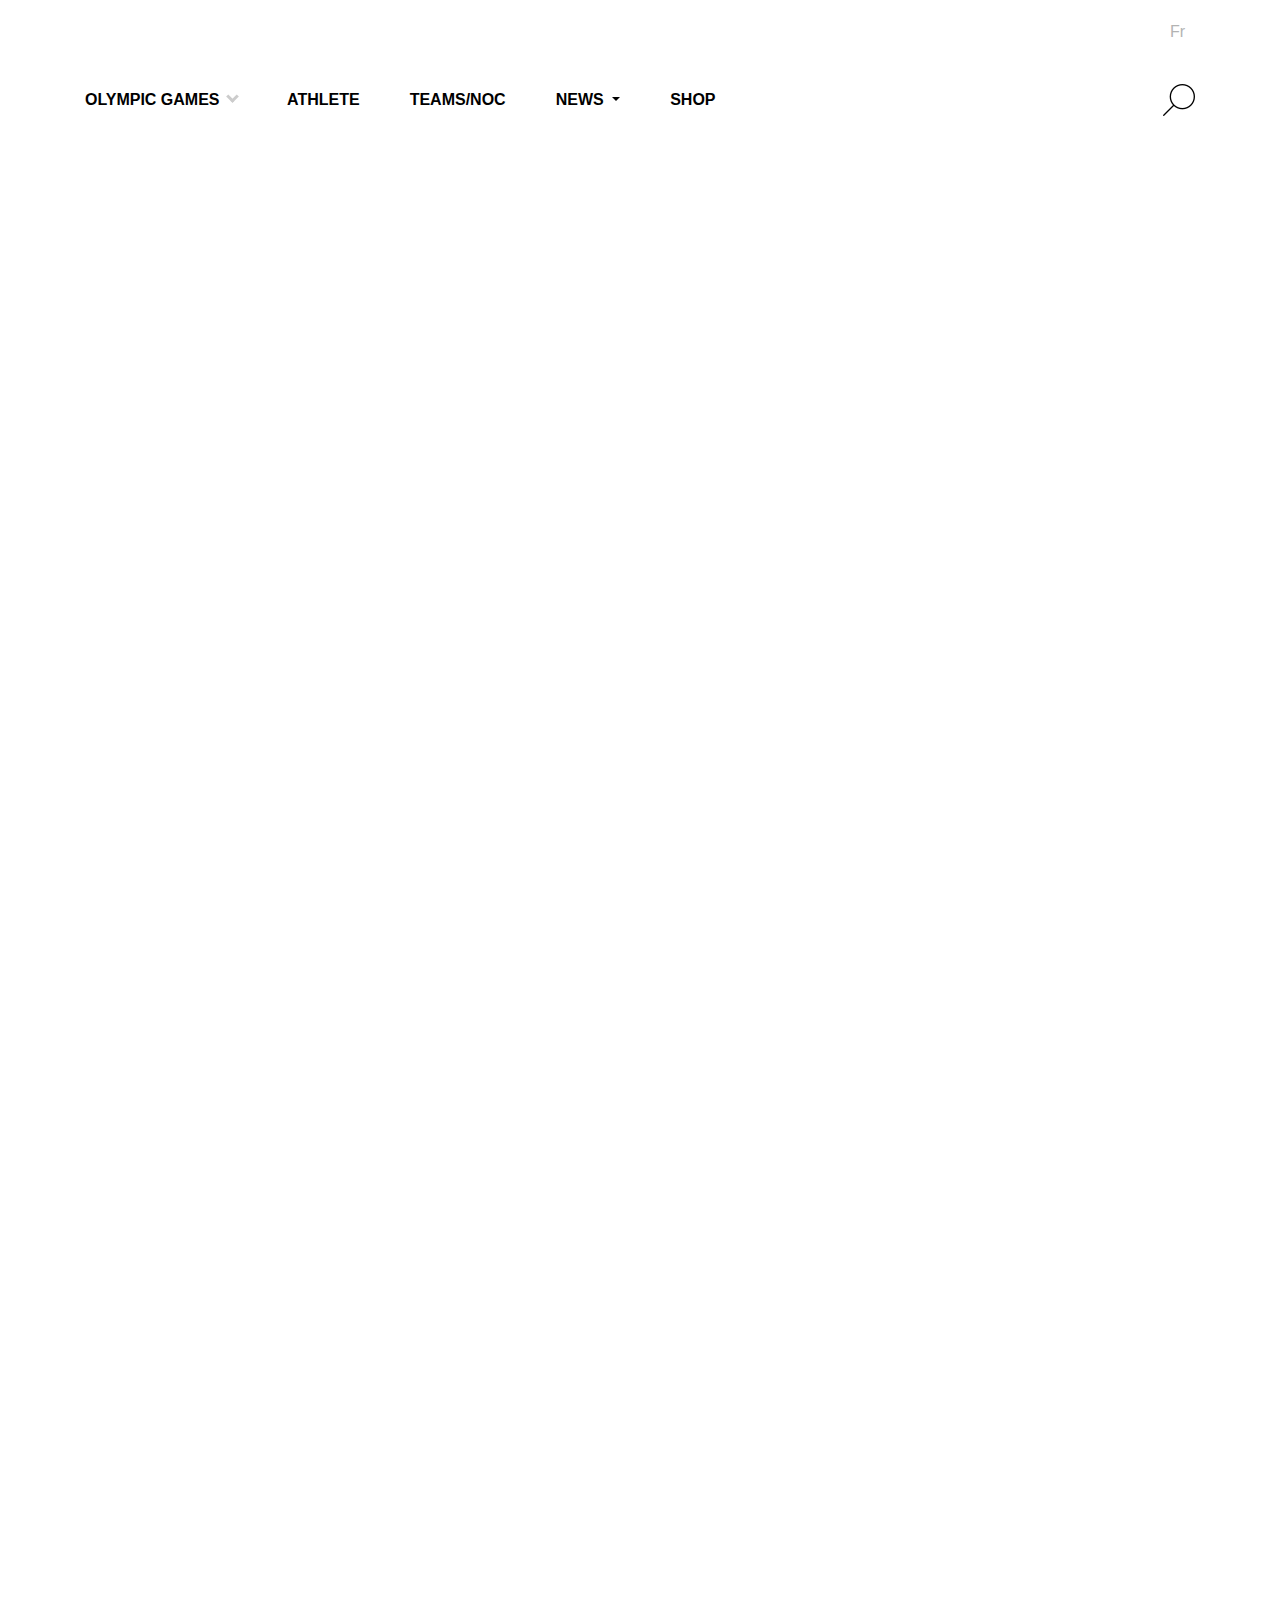
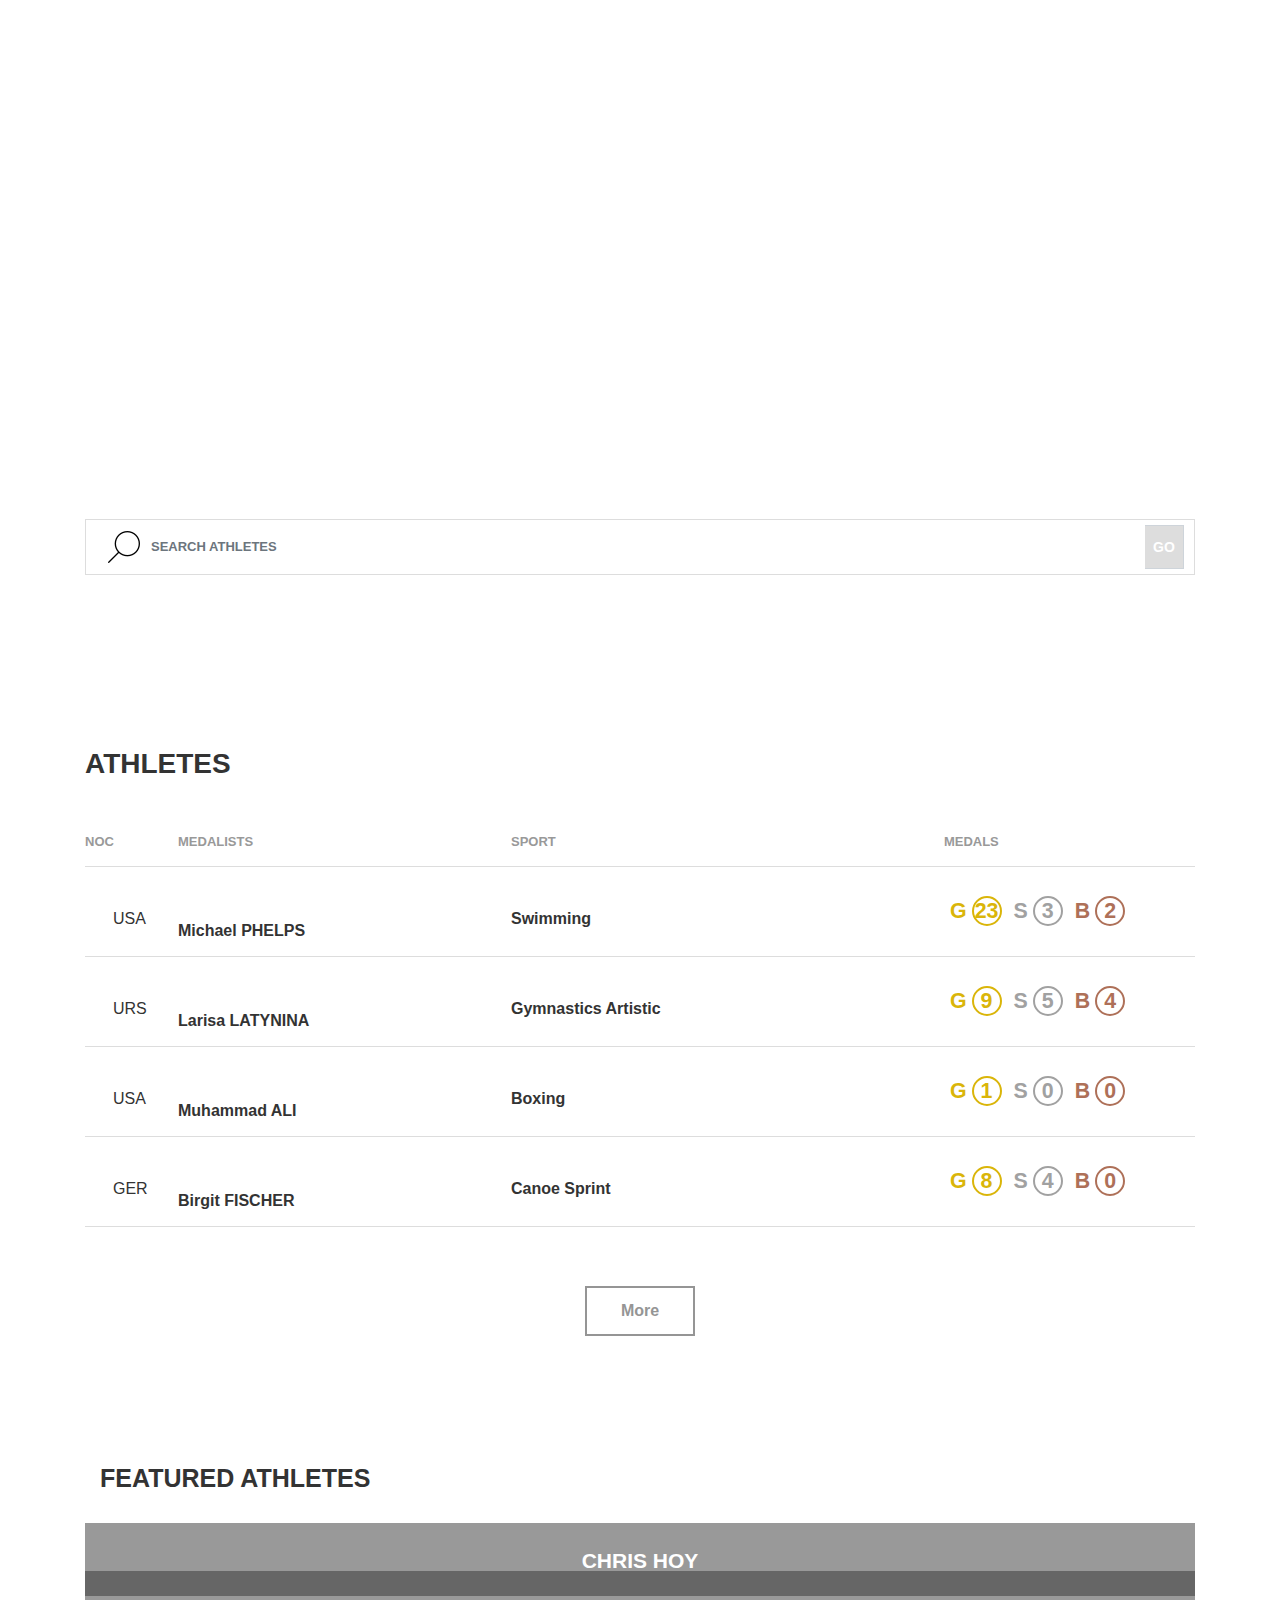
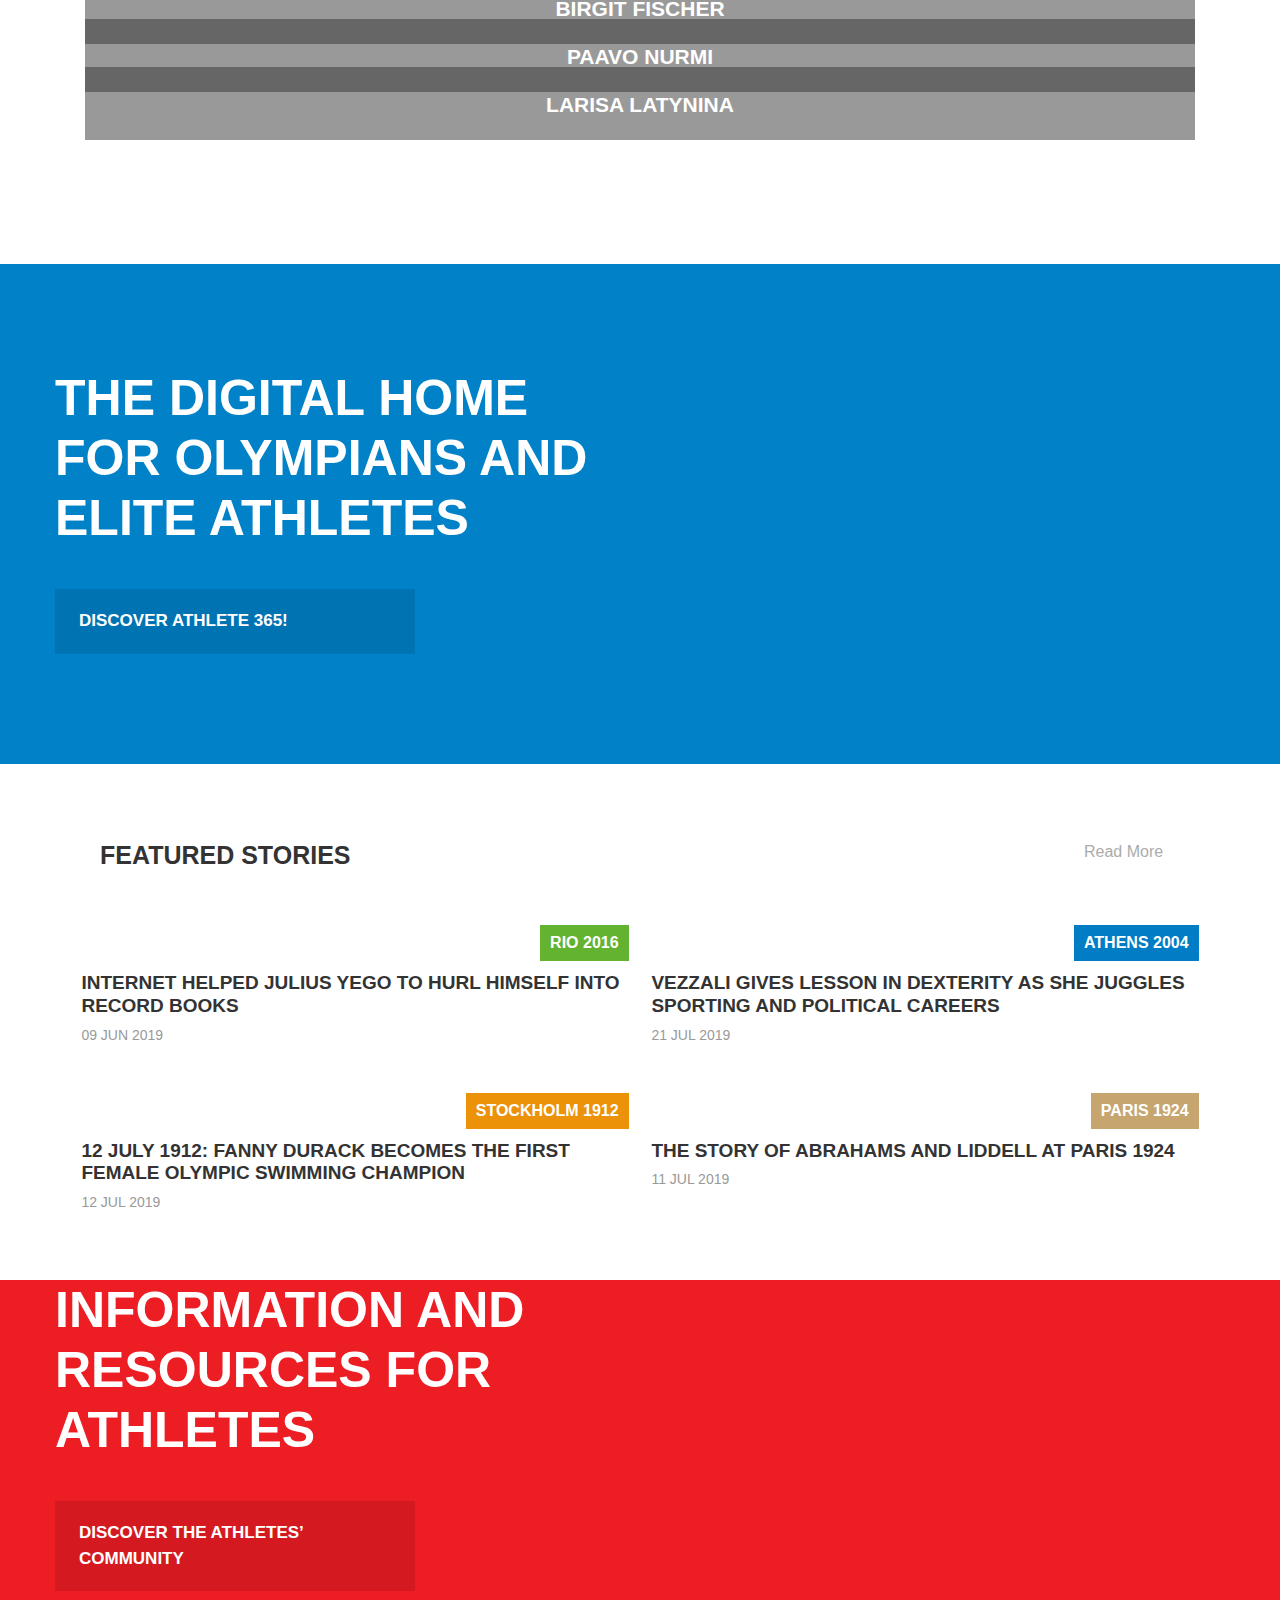
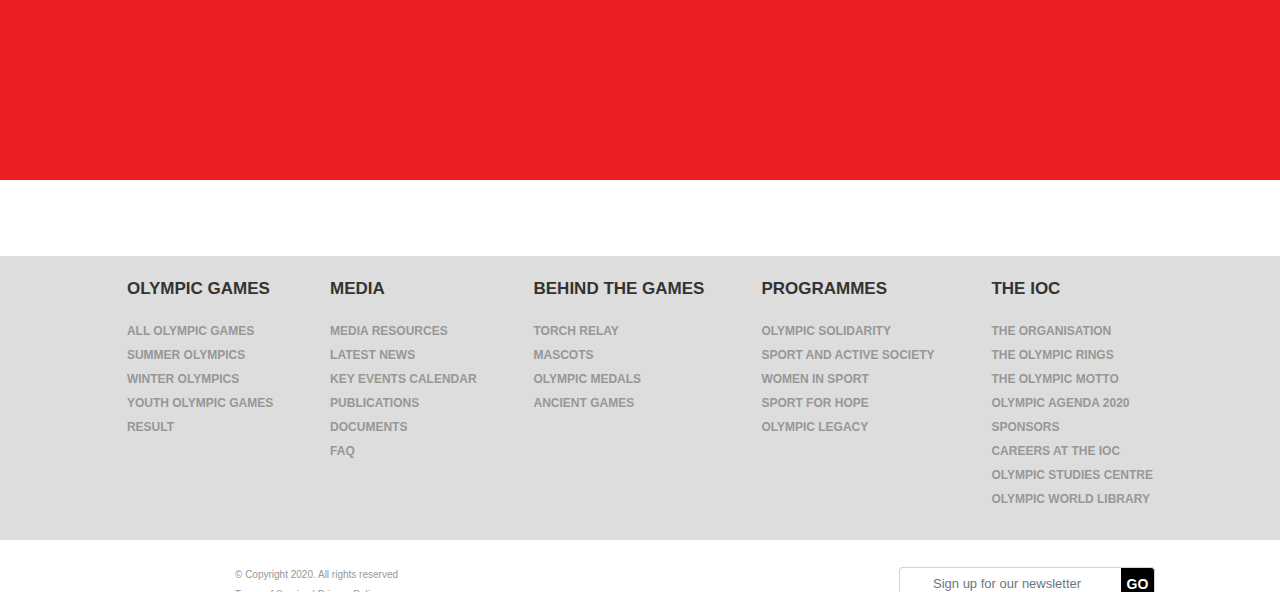
==== commit 69f4a746: "fix page athletes & detail-athlete" ====
--- a/athletes.html
+++ b/athletes.html
@@ -291,7 +291,6 @@
                 <div class="container">
                     <div class="slideshow">
                         <div class="grid">
-                            <div class="grid-sizer"></div>
                             <div class="grid-item w-70">
                                 <a href="#">
                                     <img src="assets/images/athelete-1.jpg" alt="Athlete 1">
@@ -375,7 +374,6 @@
                         </div>
 
                         <div class="grid">
-                            <div class="grid-sizer"></div>
                             <div class="grid-item w-70">
                                 <a href="#">
                                     <img src="assets/images/athelete-1.jpg" alt="Athlete 1">
@@ -459,7 +457,6 @@
                         </div>
 
                         <div class="grid">
-                            <div class="grid-sizer"></div>
                             <div class="grid-item w-70">
                                 <a href="#">
                                     <img src="assets/images/athelete-1.jpg" alt="Athlete 1">
@@ -1386,26 +1383,6 @@
     <script src="assets/js/main.js"></script>
 
     <script>
-        // init Masonry
-        var $grid = $('.grid').masonry({
-            itemSelector: '.grid-item',
-            percentPosition: true,
-            columnWidth: 1,
-            fitWidth: true
-        });
-
-        // layout Masonry after each image loads
-        $grid.imagesLoaded().progress( function() {
-            $grid.masonry();
-        });
-    </script>
-
-    <script>
-        $(".masonry-slider .slideshow").slick({
-            dots: false,
-            infinite: false,
-            slidesToScroll: 1
-        });
 
         $(".carousel-athletes").slick({
             dots: false,
--- a/assets/css/style.css
+++ b/assets/css/style.css
@@ -169,16 +169,6 @@
     vertical-align: top;
 }
 
-.latest-news .carousel div article .news-topic-label.innsburck1976,
-.latest-news .carousel div article .news-topic-label.innsburck1964,
-.latest-news .carousel div article .news-topic-label.tokyo2020 {
-    background-color: #ed1d24;
-}
-
-.latest-news .carousel div article .news-topic-label.beijing2022 {
-    background-color: #1367a7;
-}
-
 .latest-news .carousel div article h2 {
     margin: 0 0 9px;
     color: #333;
@@ -625,10 +615,6 @@
     margin-bottom: 76px;
 }
 
-.athletes .banner.blue-banner {
-    background-color: #0081c8 !important;
-}
-
 .athletes .banner .container {
     padding: 104px 68px 28px 0;
 }
@@ -675,10 +661,6 @@
 }
 
 /* Red Banner */
-.athletes .banner.red-banner {
-    background-color: #ed1941 !important;
-    margin-bottom: 0;
-}
 
 .athletes .banner.red-banner .container {
     padding-top: 0;
@@ -1049,7 +1031,6 @@
 .detail-athlete .id-athlete .bio .text-box strong {
     font-size: .857em;
     line-height: 1.07em;
-    color: #fff;
     color: rgba(255,255,255,.4);
     display: block;
     font-weight: 400;
@@ -1377,6 +1358,12 @@
 }
 
 /* Detail News */
+.detail-news::after {
+    clear: both;
+    content: "";
+    display: block;
+}
+
 .detail-news nav.breadcrumbs {
     background-color: #8c0000;
 }
@@ -1609,4 +1596,182 @@
     -moz-transition: background .2s ease-out;
     -o-transition: background .2s ease-out;
     transition: background .2s ease-out;
+}
+
+.detail-news .related-posts .box-area .row .box {
+    width: 33%;
+}
+
+.detail-news .quick-links {
+    float: left;
+    font-weight: 700;
+    margin: 13px 0 26px;
+}
+
+.detail-news .quick-links select.form-control {
+    display: none;
+}
+
+.detail-news .quick-links span.opener {
+    float: left;
+    margin: 0 34px 0 0;
+    color: #999;
+    font-size: 13px;
+    line-height: 15px;
+    text-transform: uppercase;
+}
+
+.detail-news .quick-links .list-select {
+    margin: 1px 0 0;
+    float: left;
+    text-transform: uppercase;
+    font-size: 12px;
+    line-height: 15px;
+}
+
+.detail-news .quick-links .list-select li {
+    float: left;
+    margin: 0 20px 0 0;
+}
+
+.detail-news .quick-links .list-select li a {
+    position: relative;
+    color: #666;
+    padding: 1px 0 0 0;
+    text-decoration: none;
+}
+
+.detail-news .quick-links .list-select li a .arrow-country {
+    display: inline-block;
+    vertical-align: top;
+    margin: 0 8px 0 0;
+    width: 14px;
+    height: 14px;
+    overflow: hidden;
+    text-indent: -9999px;
+    background: #96a6b5;
+    position: relative;
+    padding: 3px;
+}
+
+.detail-news .quick-links .list-select li a .arrow-country::before {
+    width: 0;
+    height: 0;
+    border-style: solid;
+    border-width: 3px 0 3px 5px;
+    border-color: transparent transparent transparent #fff;
+    position: absolute;
+    left: 5px;
+    top: 4px;
+    content: "";
+}
+
+.detail-news .quick-links .btn-box {
+    position: relative;
+    float: left;
+}
+
+.detail-news .quick-links .btn-box .btn {
+    float: left;
+    border: 1px solid #ddd;
+    width: 30px;
+    height: 30px;
+    margin: -7px 0 0 10px;
+    text-align: center;
+    text-decoration: none!important;
+    font-size: 13px;
+    line-height: 30px;
+    font-weight: 400;
+    border-radius: 0;
+}
+
+.detail-news .quick-links .btn-box.open .btn {
+    box-shadow: 0 0 10px rgba(0,0,0,.25);
+}
+
+.detail-news .quick-links .btn .icon-arrow-down::after {
+    display: inline-block;
+    width: 0;
+    height: 0;
+    margin-left: .255em;
+    vertical-align: .255em;
+    content: "";
+    border-top: 0;
+    border-right: 2px solid #000;
+    border-bottom: 2px solid #000;
+    border-left: 0;
+    padding: 3px;
+    transform: rotate(45deg);
+    -webkit-transform: rotate(45deg);
+    position: absolute;
+    right: 11px;
+    top: 2px;
+}
+
+.detail-news .quick-links .popup-box.display-on {
+    position: absolute;
+    left: 6px;
+    top: 20px;
+    z-index: 10;
+    margin: 6px 0 0 4px;
+    font-size: .857em;
+    line-height: 1.333em;
+    text-transform: uppercase;
+    border: 1px solid #ddd;
+    border-radius: 0 6px 6px 6px;
+    width: 218px;
+    box-shadow: 0 0 10px rgba(0,0,0,.25);
+    display: block!important;
+}
+
+.detail-news .quick-links .popup-box.display-on::before {
+    width: 28px;
+    height: 15px;
+    background: #fff;
+    position: absolute;
+    left: 0px;
+    top: -15px;
+    content: "";
+}
+
+.detail-news .quick-links .popup-box .popup-box-wrapper li:not(:first-child) {
+    border-top: 1px solid #ddd;
+}
+
+.detail-news .quick-links .popup-box.display-on .popup-box-wrapper li a {
+    display: block;
+    color: #666;
+    padding: 11px 10px;
+    text-decoration: none;
+    background-color: white;
+}
+
+.detail-news .search {
+    float: right;
+    width: 366px;
+    border: 1px solid #ddd;
+    overflow: hidden;
+}
+
+.detail-news .search::after {
+    content: "";
+    clear: both;
+    display: block;
+}
+
+.detail-news .search .input-group.mb-3 {
+    margin-bottom: 0 !important;
+}
+
+.detail-news .search .input-group .input-group-prepend .input-group-text {
+    background-color: transparent;
+    border: 0;
+}
+
+.detail-news .search .input-group .input-group-prepend .input-group-text img {
+    width: 14px;
+}
+
+.detail-news .search .input-group .form-control {
+    border: 0;
 }--- a/assets/css/usefull.css
+++ b/assets/css/usefull.css
@@ -124,6 +124,26 @@
     background-position: 0 -1702px;
 }
 
+.innsburck1976,
+.innsburck1964,
+.tokyo2020,
+.red-banner {
+    background-color: #ed1d24 !important;
+    
+}
+
+.beijing2022 {
+    background-color: #1367a7 !important;
+}
+
+.blue-banner {
+    background-color: #0081c8 !important;
+}
+
+.red-banner {
+    margin-bottom: 0;
+}
+
 .heading {
     padding: 0 15px;
     display: flex;
--- a/assets/css/responsive.css
+++ b/assets/css/responsive.css
@@ -172,6 +172,10 @@
         font-size: 12px;
     }
 
+    .footer {
+        margin-top: 20px;
+    }
+
     .footer .footer-top .row div p {
         font-size: 14px;
     }
@@ -213,6 +217,68 @@
 
     .detail-team .add-text-section .container .wrapper-section .text-box p {
         font-size: 14px;
+    }
+
+    .detail-news .top-title h1 {
+        font-size: 35px;
+    }
+
+    .detail-news .post-wrapper {
+        padding: 3px 0 17px;
+    }
+
+    .detail-news .post-wrapper .info-col {
+        position: relative;
+        width: 100%;
+    }
+
+    .detail-news .post-wrapper .info-col::before {
+        content: none;
+    }
+
+    .detail-news .post-wrapper .info-col dl dt,
+    .detail-news .post-wrapper .info-col dl dd {
+        display: inline;
+        font-size: 13px;
+        margin-right: 10px;
+    }
+
+    .detail-news .post-wrapper .social-col {
+        position: static;
+        width: auto;
+        overflow: hidden;
+        margin: 0px 0 26px;
+    }
+
+    .detail-news .post-wrapper .social-col li {
+        float: left;
+        min-width: 95px;
+        margin: 0 15px 10px 0;
+    }
+
+    .detail-news .post-wrapper .info-col dl dt:nth-child(3),
+    .detail-news .post-wrapper .info-col dl dd:last-child {
+        display: none;
+    }
+
+    .detail-news .post-wrapper .post-box h5 {
+        font-size: 19px;
+    }
+
+    .detail-news .post-wrapper .post-box p {
+        font-size: 15px;
+        line-height: 2;
+    }
+
+    .detail-news .related-posts .box-area .row .box {
+        width: 48%;
+        margin-right: 2%;
+    }
+
+    .detail-news .search {
+        float: none;
+        width: 100%;
+        margin-bottom: 30px;
     }
 }
 
@@ -330,6 +396,15 @@
         border-bottom: 1px solid rgba(255,255,255,.3);
     }
 
+    .related-posts .box-area .row {
+        justify-content: end;
+    }
+
+    .detail-athlete .related-posts .box-area .row .box {
+        width: 47%;
+        margin: 0 15px 15px 0;
+    }
+
 }
 
 @media only screen and (max-width: 767px)  {
@@ -536,8 +611,111 @@
         justify-content: center;
     }
 
-    .detail-athlete .id-athlete {
-        display: none;
+    .detail-athlete .id-athlete .bio > div {
+        width: 100%;
+    }
+
+    .detail-athlete .id-athlete .bio .text-box {
+        flex-direction: column;
+        border-bottom: 0;
+        border-right: 1px solid #ddd;
+        border-left: 1px solid #ddd;
+    }
+
+    .detail-athlete .id-athlete .bio .slick-dots li.slick-active button:before {
+        color: #fff;
+    }
+
+    .detail-athlete .id-athlete .bio .text-box strong {
+        margin: 0 auto;
+    }
+
+    .detail-athlete .related-posts .box-area .row .box {
+        width: 100%;
+        margin: 0 0 15px 0;
+    }
+
+    .detail-athlete .result .list-result .list .col1 {
+        display: block;
+    }
+
+    .detail-athlete .result .list-result .list .area {
+        display: unset;
+    }
+
+    .detail-athlete .result .table .list-result .list .col2,
+    .detail-athlete .result .table .list-result .list .col3 {
+        float: left;
+    }
+
+    .detail-athlete .result .table .list-result .list .col2 {
+        width: 20%;
+    }
+
+    .detail-athlete .result .table .list-result .list .col3 {
+        width: 80%;
+    }
+
+    .detail-athlete .result .table .list-result .list .col3,
+    .detail-athlete .result .table .list-result .list .col4 {
+        padding-left: 0;
+    }
+
+    .detail-athlete .result .table .list-result .list .col4 {
+        color: #666;
+        font-size: 12px;
+    }
+
+    .related-athlete .related-list li {
+        width: 50%;
+        margin-bottom: 30px;
+    }
+
+    .related-athlete .related-list li .list a .name {
+        font-size: 14px;
+    }
+
+    .detail-news .related-posts .box-area .row .box {
+        width: 100%;
+        margin-right: 0;
+        margin-bottom: 10%;
+    }
+
+    .detail-news .quick-links {
+        float: none;
+    }
+    
+    .detail-news .quick-links span.opener,
+    .detail-news .quick-links .list-select,
+    .detail-news .quick-links .btn-box {
+        display: none;
+    }
+
+    .detail-news .quick-links select.form-control {
+        display: block;
+        padding: 11px 23px 10px 13px;
+        margin: 0;
+        font: inherit;
+        outline: 0;
+        line-height: 1.2;
+        background: #fff;
+        border-radius: 0;
+        width: 100%;
+        border: 1px solid #ddd;
+        font-size: .836em;
+        line-height: 1.282em;
+        color: #acacac;
+        font-weight: 700;
+        text-transform: uppercase;
+        position: relative;
+    }
+
+    .detail-news .quick-links select.form-control:focus {
+        box-shadow: 0 0 0 transparent;
+    }
+
+    .athletes .masonry-slider .grid-item a img {
+        height: auto;
     }
 }
 
